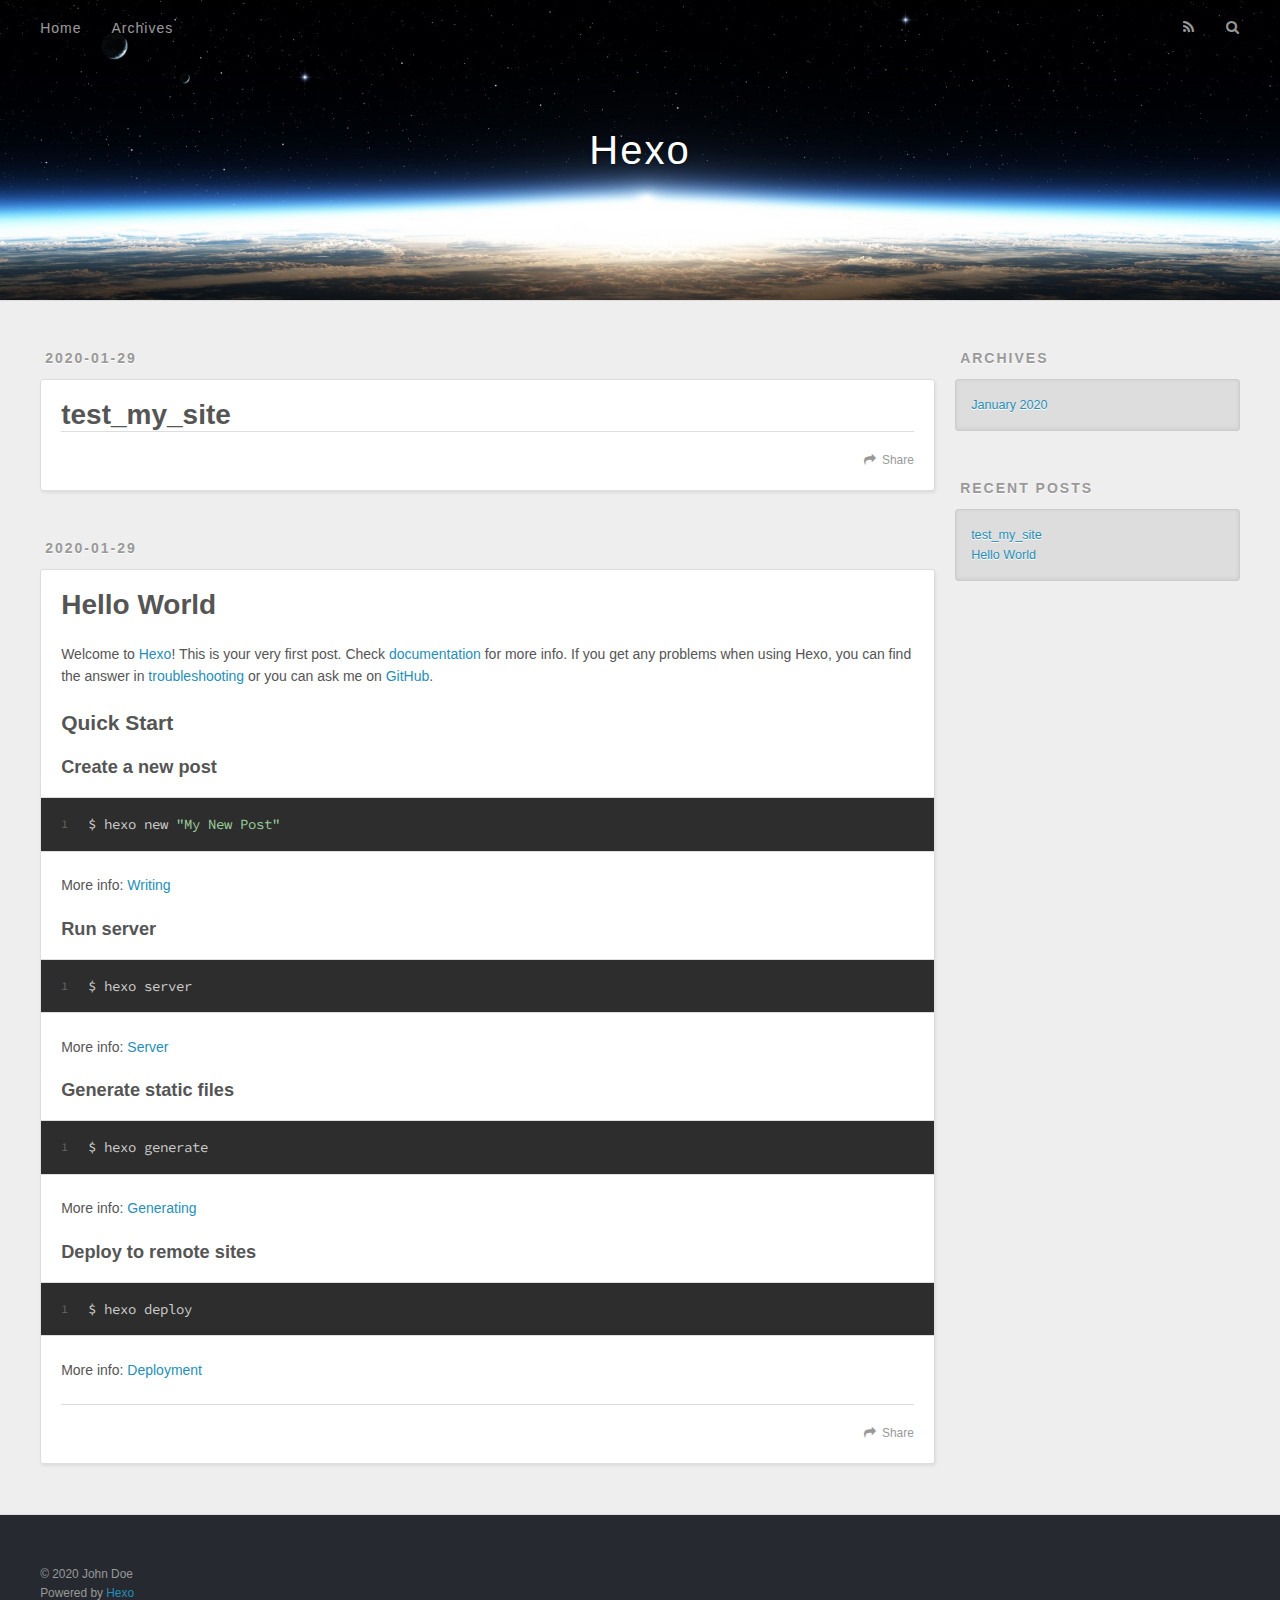
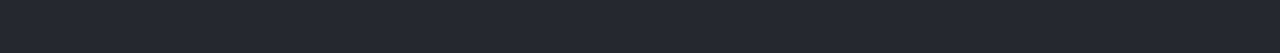
==== index.html @ 271e0241 "Site updated: 2020-01-29 16:49:10" ====
<!DOCTYPE html>
<html>
<head>
  <meta charset="utf-8">
  

  
  <title>Hexo</title>
  <meta name="viewport" content="width=device-width, initial-scale=1, maximum-scale=1">
  <meta property="og:type" content="website">
<meta property="og:title" content="Hexo">
<meta property="og:url" content="http://yoursite.com/index.html">
<meta property="og:site_name" content="Hexo">
<meta property="og:locale" content="en_US">
<meta property="article:author" content="John Doe">
<meta name="twitter:card" content="summary">
  
    <link rel="alternate" href="/atom.xml" title="Hexo" type="application/atom+xml">
  
  
    <link rel="icon" href="/favicon.png">
  
  
    <link href="//fonts.googleapis.com/css?family=Source+Code+Pro" rel="stylesheet" type="text/css">
  
  
<link rel="stylesheet" href="/css/style.css">

<meta name="generator" content="Hexo 4.2.0"></head>

<body>
  <div id="container">
    <div id="wrap">
      <header id="header">
  <div id="banner"></div>
  <div id="header-outer" class="outer">
    <div id="header-title" class="inner">
      <h1 id="logo-wrap">
        <a href="/" id="logo">Hexo</a>
      </h1>
      
    </div>
    <div id="header-inner" class="inner">
      <nav id="main-nav">
        <a id="main-nav-toggle" class="nav-icon"></a>
        
          <a class="main-nav-link" href="/">Home</a>
        
          <a class="main-nav-link" href="/archives">Archives</a>
        
      </nav>
      <nav id="sub-nav">
        
          <a id="nav-rss-link" class="nav-icon" href="/atom.xml" title="RSS Feed"></a>
        
        <a id="nav-search-btn" class="nav-icon" title="Search"></a>
      </nav>
      <div id="search-form-wrap">
        <form action="//google.com/search" method="get" accept-charset="UTF-8" class="search-form"><input type="search" name="q" class="search-form-input" placeholder="Search"><button type="submit" class="search-form-submit">&#xF002;</button><input type="hidden" name="sitesearch" value="http://yoursite.com"></form>
      </div>
    </div>
  </div>
</header>
      <div class="outer">
        <section id="main">
  
    <article id="post-test-my-site" class="article article-type-post" itemscope itemprop="blogPost">
  <div class="article-meta">
    <a href="/2020/01/29/test-my-site/" class="article-date">
  <time datetime="2020-01-29T07:36:30.000Z" itemprop="datePublished">2020-01-29</time>
</a>
    
  </div>
  <div class="article-inner">
    
    
      <header class="article-header">
        
  
    <h1 itemprop="name">
      <a class="article-title" href="/2020/01/29/test-my-site/">test_my_site</a>
    </h1>
  

      </header>
    
    <div class="article-entry" itemprop="articleBody">
      
        
      
    </div>
    <footer class="article-footer">
      <a data-url="http://yoursite.com/2020/01/29/test-my-site/" data-id="ck5z2irl1000134vx6gk83o1e" class="article-share-link">Share</a>
      
      
    </footer>
  </div>
  
</article>


  
    <article id="post-hello-world" class="article article-type-post" itemscope itemprop="blogPost">
  <div class="article-meta">
    <a href="/2020/01/29/hello-world/" class="article-date">
  <time datetime="2020-01-29T07:22:03.926Z" itemprop="datePublished">2020-01-29</time>
</a>
    
  </div>
  <div class="article-inner">
    
    
      <header class="article-header">
        
  
    <h1 itemprop="name">
      <a class="article-title" href="/2020/01/29/hello-world/">Hello World</a>
    </h1>
  

      </header>
    
    <div class="article-entry" itemprop="articleBody">
      
        <p>Welcome to <a href="https://hexo.io/" target="_blank" rel="noopener">Hexo</a>! This is your very first post. Check <a href="https://hexo.io/docs/" target="_blank" rel="noopener">documentation</a> for more info. If you get any problems when using Hexo, you can find the answer in <a href="https://hexo.io/docs/troubleshooting.html" target="_blank" rel="noopener">troubleshooting</a> or you can ask me on <a href="https://github.com/hexojs/hexo/issues" target="_blank" rel="noopener">GitHub</a>.</p>
<h2 id="Quick-Start"><a href="#Quick-Start" class="headerlink" title="Quick Start"></a>Quick Start</h2><h3 id="Create-a-new-post"><a href="#Create-a-new-post" class="headerlink" title="Create a new post"></a>Create a new post</h3><figure class="highlight bash"><table><tr><td class="gutter"><pre><span class="line">1</span><br></pre></td><td class="code"><pre><span class="line">$ hexo new <span class="string">"My New Post"</span></span><br></pre></td></tr></table></figure>

<p>More info: <a href="https://hexo.io/docs/writing.html" target="_blank" rel="noopener">Writing</a></p>
<h3 id="Run-server"><a href="#Run-server" class="headerlink" title="Run server"></a>Run server</h3><figure class="highlight bash"><table><tr><td class="gutter"><pre><span class="line">1</span><br></pre></td><td class="code"><pre><span class="line">$ hexo server</span><br></pre></td></tr></table></figure>

<p>More info: <a href="https://hexo.io/docs/server.html" target="_blank" rel="noopener">Server</a></p>
<h3 id="Generate-static-files"><a href="#Generate-static-files" class="headerlink" title="Generate static files"></a>Generate static files</h3><figure class="highlight bash"><table><tr><td class="gutter"><pre><span class="line">1</span><br></pre></td><td class="code"><pre><span class="line">$ hexo generate</span><br></pre></td></tr></table></figure>

<p>More info: <a href="https://hexo.io/docs/generating.html" target="_blank" rel="noopener">Generating</a></p>
<h3 id="Deploy-to-remote-sites"><a href="#Deploy-to-remote-sites" class="headerlink" title="Deploy to remote sites"></a>Deploy to remote sites</h3><figure class="highlight bash"><table><tr><td class="gutter"><pre><span class="line">1</span><br></pre></td><td class="code"><pre><span class="line">$ hexo deploy</span><br></pre></td></tr></table></figure>

<p>More info: <a href="https://hexo.io/docs/one-command-deployment.html" target="_blank" rel="noopener">Deployment</a></p>

      
    </div>
    <footer class="article-footer">
      <a data-url="http://yoursite.com/2020/01/29/hello-world/" data-id="ck5z2irkh000034vx4wwp5kgz" class="article-share-link">Share</a>
      
      
    </footer>
  </div>
  
</article>


  


</section>
        
          <aside id="sidebar">
  
    

  
    

  
    
  
    
  <div class="widget-wrap">
    <h3 class="widget-title">Archives</h3>
    <div class="widget">
      <ul class="archive-list"><li class="archive-list-item"><a class="archive-list-link" href="/archives/2020/01/">January 2020</a></li></ul>
    </div>
  </div>


  
    
  <div class="widget-wrap">
    <h3 class="widget-title">Recent Posts</h3>
    <div class="widget">
      <ul>
        
          <li>
            <a href="/2020/01/29/test-my-site/">test_my_site</a>
          </li>
        
          <li>
            <a href="/2020/01/29/hello-world/">Hello World</a>
          </li>
        
      </ul>
    </div>
  </div>

  
</aside>
        
      </div>
      <footer id="footer">
  
  <div class="outer">
    <div id="footer-info" class="inner">
      &copy; 2020 John Doe<br>
      Powered by <a href="http://hexo.io/" target="_blank">Hexo</a>
    </div>
  </div>
</footer>
    </div>
    <nav id="mobile-nav">
  
    <a href="/" class="mobile-nav-link">Home</a>
  
    <a href="/archives" class="mobile-nav-link">Archives</a>
  
</nav>
    

<script src="//ajax.googleapis.com/ajax/libs/jquery/2.0.3/jquery.min.js"></script>


  
<link rel="stylesheet" href="/fancybox/jquery.fancybox.css">

  
<script src="/fancybox/jquery.fancybox.pack.js"></script>




<script src="/js/script.js"></script>




  </div>
</body>
</html>
---- css/style.css ----
body {
  width: 100%;
}
body:before,
body:after {
  content: "";
  display: table;
}
body:after {
  clear: both;
}
html,
body,
div,
span,
applet,
object,
iframe,
h1,
h2,
h3,
h4,
h5,
h6,
p,
blockquote,
pre,
a,
abbr,
acronym,
address,
big,
cite,
code,
del,
dfn,
em,
img,
ins,
kbd,
q,
s,
samp,
small,
strike,
strong,
sub,
sup,
tt,
var,
dl,
dt,
dd,
ol,
ul,
li,
fieldset,
form,
label,
legend,
table,
caption,
tbody,
tfoot,
thead,
tr,
th,
td {
  margin: 0;
  padding: 0;
  border: 0;
  outline: 0;
  font-weight: inherit;
  font-style: inherit;
  font-family: inherit;
  font-size: 100%;
  vertical-align: baseline;
}
body {
  line-height: 1;
  color: #000;
  background: #fff;
}
ol,
ul {
  list-style: none;
}
table {
  border-collapse: separate;
  border-spacing: 0;
  vertical-align: middle;
}
caption,
th,
td {
  text-align: left;
  font-weight: normal;
  vertical-align: middle;
}
a img {
  border: none;
}
input,
button {
  margin: 0;
  padding: 0;
}
input::-moz-focus-inner,
button::-moz-focus-inner {
  border: 0;
  padding: 0;
}
@font-face {
  font-family: FontAwesome;
  font-style: normal;
  font-weight: normal;
  src: url("fonts/fontawesome-webfont.eot?v=#4.0.3");
  src: url("fonts/fontawesome-webfont.eot?#iefix&v=#4.0.3") format("embedded-opentype"), url("fonts/fontawesome-webfont.woff?v=#4.0.3") format("woff"), url("fonts/fontawesome-webfont.ttf?v=#4.0.3") format("truetype"), url("fonts/fontawesome-webfont.svg#fontawesomeregular?v=#4.0.3") format("svg");
}
html,
body,
#container {
  height: 100%;
}
body {
  background: #eee;
  font: 14px -apple-system, BlinkMacSystemFont, "Segoe UI", "Roboto", "Oxygen", "Ubuntu", "Cantarell", "Fira Sans", "Droid Sans", "Helvetica Neue", sans-serif;
  -webkit-text-size-adjust: 100%;
}
.outer {
  max-width: 1220px;
  margin: 0 auto;
  padding: 0 20px;
}
.outer:before,
.outer:after {
  content: "";
  display: table;
}
.outer:after {
  clear: both;
}
.inner {
  display: inline;
  float: left;
  width: 98.33333333333333%;
  margin: 0 0.833333333333333%;
}
.left,
.alignleft {
  float: left;
}
.right,
.alignright {
  float: right;
}
.clear {
  clear: both;
}
#container {
  position: relative;
}
.mobile-nav-on {
  overflow: hidden;
}
#wrap {
  height: 100%;
  width: 100%;
  position: absolute;
  top: 0;
  left: 0;
  -webkit-transition: 0.2s ease-out;
  -moz-transition: 0.2s ease-out;
  -ms-transition: 0.2s ease-out;
  transition: 0.2s ease-out;
  z-index: 1;
  background: #eee;
}
.mobile-nav-on #wrap {
  left: 280px;
}
@media screen and (min-width: 768px) {
  #main {
    display: inline;
    float: left;
    width: 73.33333333333333%;
    margin: 0 0.833333333333333%;
  }
}
.article-date,
.article-category-link,
.archive-year,
.widget-title {
  text-decoration: none;
  text-transform: uppercase;
  letter-spacing: 2px;
  color: #999;
  margin-bottom: 1em;
  margin-left: 5px;
  line-height: 1em;
  text-shadow: 0 1px #fff;
  font-weight: bold;
}
.article-inner,
.archive-article-inner {
  background: #fff;
  -webkit-box-shadow: 1px 2px 3px #ddd;
  box-shadow: 1px 2px 3px #ddd;
  border: 1px solid #ddd;
  border-radius: 3px;
}
.article-entry h1,
.widget h1 {
  font-size: 2em;
}
.article-entry h2,
.widget h2 {
  font-size: 1.5em;
}
.article-entry h3,
.widget h3 {
  font-size: 1.3em;
}
.article-entry h4,
.widget h4 {
  font-size: 1.2em;
}
.article-entry h5,
.widget h5 {
  font-size: 1em;
}
.article-entry h6,
.widget h6 {
  font-size: 1em;
  color: #999;
}
.article-entry hr,
.widget hr {
  border: 1px dashed #ddd;
}
.article-entry strong,
.widget strong {
  font-weight: bold;
}
.article-entry em,
.widget em,
.article-entry cite,
.widget cite {
  font-style: italic;
}
.article-entry sup,
.widget sup,
.article-entry sub,
.widget sub {
  font-size: 0.75em;
  line-height: 0;
  position: relative;
  vertical-align: baseline;
}
.article-entry sup,
.widget sup {
  top: -0.5em;
}
.article-entry sub,
.widget sub {
  bottom: -0.2em;
}
.article-entry small,
.widget small {
  font-size: 0.85em;
}
.article-entry acronym,
.widget acronym,
.article-entry abbr,
.widget abbr {
  border-bottom: 1px dotted;
}
.article-entry ul,
.widget ul,
.article-entry ol,
.widget ol,
.article-entry dl,
.widget dl {
  margin: 0 20px;
  line-height: 1.6em;
}
.article-entry ul ul,
.widget ul ul,
.article-entry ol ul,
.widget ol ul,
.article-entry ul ol,
.widget ul ol,
.article-entry ol ol,
.widget ol ol {
  margin-top: 0;
  margin-bottom: 0;
}
.article-entry ul,
.widget ul {
  list-style: disc;
}
.article-entry ol,
.widget ol {
  list-style: decimal;
}
.article-entry dt,
.widget dt {
  font-weight: bold;
}
#header {
  height: 300px;
  position: relative;
  border-bottom: 1px solid #ddd;
}
#header:before,
#header:after {
  content: "";
  position: absolute;
  left: 0;
  right: 0;
  height: 40px;
}
#header:before {
  top: 0;
  background: -webkit-linear-gradient(rgba(0,0,0,0.2), transparent);
  background: -moz-linear-gradient(rgba(0,0,0,0.2), transparent);
  background: -ms-linear-gradient(rgba(0,0,0,0.2), transparent);
  background: linear-gradient(rgba(0,0,0,0.2), transparent);
}
#header:after {
  bottom: 0;
  background: -webkit-linear-gradient(transparent, rgba(0,0,0,0.2));
  background: -moz-linear-gradient(transparent, rgba(0,0,0,0.2));
  background: -ms-linear-gradient(transparent, rgba(0,0,0,0.2));
  background: linear-gradient(transparent, rgba(0,0,0,0.2));
}
#header-outer {
  height: 100%;
  position: relative;
}
#header-inner {
  position: relative;
  overflow: hidden;
}
#banner {
  position: absolute;
  top: 0;
  left: 0;
  width: 100%;
  height: 100%;
  background: url("images/banner.jpg") center #000;
  -webkit-background-size: cover;
  -moz-background-size: cover;
  background-size: cover;
  z-index: -1;
}
#header-title {
  text-align: center;
  height: 40px;
  position: absolute;
  top: 50%;
  left: 0;
  margin-top: -20px;
}
#logo,
#subtitle {
  text-decoration: none;
  color: #fff;
  font-weight: 300;
  text-shadow: 0 1px 4px rgba(0,0,0,0.3);
}
#logo {
  font-size: 40px;
  line-height: 40px;
  letter-spacing: 2px;
}
#subtitle {
  font-size: 16px;
  line-height: 16px;
  letter-spacing: 1px;
}
#subtitle-wrap {
  margin-top: 16px;
}
#main-nav {
  float: left;
  margin-left: -15px;
}
.nav-icon,
.main-nav-link {
  float: left;
  color: #fff;
  opacity: 0.6;
  text-decoration: none;
  text-shadow: 0 1px rgba(0,0,0,0.2);
  -webkit-transition: opacity 0.2s;
  -moz-transition: opacity 0.2s;
  -ms-transition: opacity 0.2s;
  transition: opacity 0.2s;
  display: block;
  padding: 20px 15px;
}
.nav-icon:hover,
.main-nav-link:hover {
  opacity: 1;
}
.nav-icon {
  font-family: FontAwesome;
  text-align: center;
  font-size: 14px;
  width: 14px;
  height: 14px;
  padding: 20px 15px;
  position: relative;
  cursor: pointer;
}
.main-nav-link {
  font-weight: 300;
  letter-spacing: 1px;
}
@media screen and (max-width: 479px) {
  .main-nav-link {
    display: none;
  }
}
#main-nav-toggle {
  display: none;
}
#main-nav-toggle:before {
  content: "\f0c9";
}
@media screen and (max-width: 479px) {
  #main-nav-toggle {
    display: block;
  }
}
#sub-nav {
  float: right;
  margin-right: -15px;
}
#nav-rss-link:before {
  content: "\f09e";
}
#nav-search-btn:before {
  content: "\f002";
}
#search-form-wrap {
  position: absolute;
  top: 15px;
  width: 150px;
  height: 30px;
  right: -150px;
  opacity: 0;
  -webkit-transition: 0.2s ease-out;
  -moz-transition: 0.2s ease-out;
  -ms-transition: 0.2s ease-out;
  transition: 0.2s ease-out;
}
#search-form-wrap.on {
  opacity: 1;
  right: 0;
}
@media screen and (max-width: 479px) {
  #search-form-wrap {
    width: 100%;
    right: -100%;
  }
}
.search-form {
  position: absolute;
  top: 0;
  left: 0;
  right: 0;
  background: #fff;
  padding: 5px 15px;
  border-radius: 15px;
  -webkit-box-shadow: 0 0 10px rgba(0,0,0,0.3);
  box-shadow: 0 0 10px rgba(0,0,0,0.3);
}
.search-form-input {
  border: none;
  background: none;
  color: #555;
  width: 100%;
  font: 13px -apple-system, BlinkMacSystemFont, "Segoe UI", "Roboto", "Oxygen", "Ubuntu", "Cantarell", "Fira Sans", "Droid Sans", "Helvetica Neue", sans-serif;
  outline: none;
}
.search-form-input::-webkit-search-results-decoration,
.search-form-input::-webkit-search-cancel-button {
  -webkit-appearance: none;
}
.search-form-submit {
  position: absolute;
  top: 50%;
  right: 10px;
  margin-top: -7px;
  font: 13px FontAwesome;
  border: none;
  background: none;
  color: #bbb;
  cursor: pointer;
}
.search-form-submit:hover,
.search-form-submit:focus {
  color: #777;
}
.article {
  margin: 50px 0;
}
.article-inner {
  overflow: hidden;
}
.article-meta:before,
.article-meta:after {
  content: "";
  display: table;
}
.article-meta:after {
  clear: both;
}
.article-date {
  float: left;
}
.article-category {
  float: left;
  line-height: 1em;
  color: #ccc;
  text-shadow: 0 1px #fff;
  margin-left: 8px;
}
.article-category:before {
  content: "\2022";
}
.article-category-link {
  margin: 0 12px 1em;
}
.article-header {
  padding: 20px 20px 0;
}
.article-title {
  text-decoration: none;
  font-size: 2em;
  font-weight: bold;
  color: #555;
  line-height: 1.1em;
  -webkit-transition: color 0.2s;
  -moz-transition: color 0.2s;
  -ms-transition: color 0.2s;
  transition: color 0.2s;
}
a.article-title:hover {
  color: #258fb8;
}
.article-entry {
  color: #555;
  padding: 0 20px;
}
.article-entry:before,
.article-entry:after {
  content: "";
  display: table;
}
.article-entry:after {
  clear: both;
}
.article-entry p,
.article-entry table {
  line-height: 1.6em;
  margin: 1.6em 0;
}
.article-entry h1,
.article-entry h2,
.article-entry h3,
.article-entry h4,
.article-entry h5,
.article-entry h6 {
  font-weight: bold;
}
.article-entry h1,
.article-entry h2,
.article-entry h3,
.article-entry h4,
.article-entry h5,
.article-entry h6 {
  line-height: 1.1em;
  margin: 1.1em 0;
}
.article-entry a {
  color: #258fb8;
  text-decoration: none;
}
.article-entry a:hover {
  text-decoration: underline;
}
.article-entry ul,
.article-entry ol,
.article-entry dl {
  margin-top: 1.6em;
  margin-bottom: 1.6em;
}
.article-entry img,
.article-entry video {
  max-width: 100%;
  height: auto;
  display: block;
  margin: auto;
}
.article-entry iframe {
  border: none;
}
.article-entry table {
  width: 100%;
  border-collapse: collapse;
  border-spacing: 0;
}
.article-entry th {
  font-weight: bold;
  border-bottom: 3px solid #ddd;
  padding-bottom: 0.5em;
}
.article-entry td {
  border-bottom: 1px solid #ddd;
  padding: 10px 0;
}
.article-entry blockquote {
  font-family: Georgia, "Times New Roman", serif;
  font-size: 1.4em;
  margin: 1.6em 20px;
  text-align: center;
}
.article-entry blockquote footer {
  font-size: 14px;
  margin: 1.6em 0;
  font-family: -apple-system, BlinkMacSystemFont, "Segoe UI", "Roboto", "Oxygen", "Ubuntu", "Cantarell", "Fira Sans", "Droid Sans", "Helvetica Neue", sans-serif;
}
.article-entry blockquote footer cite:before {
  content: "—";
  padding: 0 0.5em;
}
.article-entry .pullquote {
  text-align: left;
  width: 45%;
  margin: 0;
}
.article-entry .pullquote.left {
  margin-left: 0.5em;
  margin-right: 1em;
}
.article-entry .pullquote.right {
  margin-right: 0.5em;
  margin-left: 1em;
}
.article-entry .caption {
  color: #999;
  display: block;
  font-size: 0.9em;
  margin-top: 0.5em;
  position: relative;
  text-align: center;
}
.article-entry .video-container {
  position: relative;
  padding-top: 56.25%;
  height: 0;
  overflow: hidden;
}
.article-entry .video-container iframe,
.article-entry .video-container object,
.article-entry .video-container embed {
  position: absolute;
  top: 0;
  left: 0;
  width: 100%;
  height: 100%;
  margin-top: 0;
}
.article-more-link a {
  display: inline-block;
  line-height: 1em;
  padding: 6px 15px;
  border-radius: 15px;
  background: #eee;
  color: #999;
  text-shadow: 0 1px #fff;
  text-decoration: none;
}
.article-more-link a:hover {
  background: #258fb8;
  color: #fff;
  text-decoration: none;
  text-shadow: 0 1px #1e7293;
}
.article-footer {
  font-size: 0.85em;
  line-height: 1.6em;
  border-top: 1px solid #ddd;
  padding-top: 1.6em;
  margin: 0 20px 20px;
}
.article-footer:before,
.article-footer:after {
  content: "";
  display: table;
}
.article-footer:after {
  clear: both;
}
.article-footer a {
  color: #999;
  text-decoration: none;
}
.article-footer a:hover {
  color: #555;
}
.article-tag-list-item {
  float: left;
  margin-right: 10px;
}
.article-tag-list-link:before {
  content: "#";
}
.article-comment-link {
  float: right;
}
.article-comment-link:before {
  content: "\f075";
  font-family: FontAwesome;
  padding-right: 8px;
}
.article-share-link {
  cursor: pointer;
  float: right;
  margin-left: 20px;
}
.article-share-link:before {
  content: "\f064";
  font-family: FontAwesome;
  padding-right: 6px;
}
#article-nav {
  position: relative;
}
#article-nav:before,
#article-nav:after {
  content: "";
  display: table;
}
#article-nav:after {
  clear: both;
}
@media screen and (min-width: 768px) {
  #article-nav {
    margin: 50px 0;
  }
  #article-nav:before {
    width: 8px;
    height: 8px;
    position: absolute;
    top: 50%;
    left: 50%;
    margin-top: -4px;
    margin-left: -4px;
    content: "";
    border-radius: 50%;
    background: #ddd;
    -webkit-box-shadow: 0 1px 2px #fff;
    box-shadow: 0 1px 2px #fff;
  }
}
.article-nav-link-wrap {
  text-decoration: none;
  text-shadow: 0 1px #fff;
  color: #999;
  -webkit-box-sizing: border-box;
  -moz-box-sizing: border-box;
  box-sizing: border-box;
  margin-top: 50px;
  text-align: center;
  display: block;
}
.article-nav-link-wrap:hover {
  color: #555;
}
@media screen and (min-width: 768px) {
  .article-nav-link-wrap {
    width: 50%;
    margin-top: 0;
  }
}
@media screen and (min-width: 768px) {
  #article-nav-newer {
    float: left;
    text-align: right;
    padding-right: 20px;
  }
}
@media screen and (min-width: 768px) {
  #article-nav-older {
    float: right;
    text-align: left;
    padding-left: 20px;
  }
}
.article-nav-caption {
  text-transform: uppercase;
  letter-spacing: 2px;
  color: #ddd;
  line-height: 1em;
  font-weight: bold;
}
#article-nav-newer .article-nav-caption {
  margin-right: -2px;
}
.article-nav-title {
  font-size: 0.85em;
  line-height: 1.6em;
  margin-top: 0.5em;
}
.article-share-box {
  position: absolute;
  display: none;
  background: #fff;
  -webkit-box-shadow: 1px 2px 10px rgba(0,0,0,0.2);
  box-shadow: 1px 2px 10px rgba(0,0,0,0.2);
  border-radius: 3px;
  margin-left: -145px;
  overflow: hidden;
  z-index: 1;
}
.article-share-box.on {
  display: block;
}
.article-share-input {
  width: 100%;
  background: none;
  -webkit-box-sizing: border-box;
  -moz-box-sizing: border-box;
  box-sizing: border-box;
  font: 14px -apple-system, BlinkMacSystemFont, "Segoe UI", "Roboto", "Oxygen", "Ubuntu", "Cantarell", "Fira Sans", "Droid Sans", "Helvetica Neue", sans-serif;
  padding: 0 15px;
  color: #555;
  outline: none;
  border: 1px solid #ddd;
  border-radius: 3px 3px 0 0;
  height: 36px;
  line-height: 36px;
}
.article-share-links {
  background: #eee;
}
.article-share-links:before,
.article-share-links:after {
  content: "";
  display: table;
}
.article-share-links:after {
  clear: both;
}
.article-share-twitter,
.article-share-facebook,
.article-share-pinterest,
.article-share-google {
  width: 50px;
  height: 36px;
  display: block;
  float: left;
  position: relative;
  color: #999;
  text-shadow: 0 1px #fff;
}
.article-share-twitter:before,
.article-share-facebook:before,
.article-share-pinterest:before,
.article-share-google:before {
  font-size: 20px;
  font-family: FontAwesome;
  width: 20px;
  height: 20px;
  position: absolute;
  top: 50%;
  left: 50%;
  margin-top: -10px;
  margin-left: -10px;
  text-align: center;
}
.article-share-twitter:hover,
.article-share-facebook:hover,
.article-share-pinterest:hover,
.article-share-google:hover {
  color: #fff;
}
.article-share-twitter:before {
  content: "\f099";
}
.article-share-twitter:hover {
  background: #00aced;
  text-shadow: 0 1px #008abe;
}
.article-share-facebook:before {
  content: "\f09a";
}
.article-share-facebook:hover {
  background: #3b5998;
  text-shadow: 0 1px #2f477a;
}
.article-share-pinterest:before {
  content: "\f0d2";
}
.article-share-pinterest:hover {
  background: #cb2027;
  text-shadow: 0 1px #a21a1f;
}
.article-share-google:before {
  content: "\f0d5";
}
.article-share-google:hover {
  background: #dd4b39;
  text-shadow: 0 1px #be3221;
}
.article-gallery {
  background: #000;
  position: relative;
}
.article-gallery-photos {
  position: relative;
  overflow: hidden;
}
.article-gallery-img {
  display: none;
  max-width: 100%;
}
.article-gallery-img:first-child {
  display: block;
}
.article-gallery-img.loaded {
  position: absolute;
  display: block;
}
.article-gallery-img img {
  display: block;
  max-width: 100%;
  margin: 0 auto;
}
#comments {
  background: #fff;
  -webkit-box-shadow: 1px 2px 3px #ddd;
  box-shadow: 1px 2px 3px #ddd;
  padding: 20px;
  border: 1px solid #ddd;
  border-radius: 3px;
  margin: 50px 0;
}
#comments a {
  color: #258fb8;
}
.archives-wrap {
  margin: 50px 0;
}
.archives:before,
.archives:after {
  content: "";
  display: table;
}
.archives:after {
  clear: both;
}
.archive-year-wrap {
  margin-bottom: 1em;
}
.archives {
  -webkit-column-gap: 10px;
  -moz-column-gap: 10px;
  column-gap: 10px;
}
@media screen and (min-width: 480px) and (max-width: 767px) {
  .archives {
    -webkit-column-count: 2;
    -moz-column-count: 2;
    column-count: 2;
  }
}
@media screen and (min-width: 768px) {
  .archives {
    -webkit-column-count: 3;
    -moz-column-count: 3;
    column-count: 3;
  }
}
.archive-article {
  -webkit-column-break-inside: avoid;
  page-break-inside: avoid;
  overflow: hidden;
  break-inside: avoid-column;
}
.archive-article-inner {
  padding: 10px;
  margin-bottom: 15px;
}
.archive-article-title {
  text-decoration: none;
  font-weight: bold;
  color: #555;
  -webkit-transition: color 0.2s;
  -moz-transition: color 0.2s;
  -ms-transition: color 0.2s;
  transition: color 0.2s;
  line-height: 1.6em;
}
.archive-article-title:hover {
  color: #258fb8;
}
.archive-article-footer {
  margin-top: 1em;
}
.archive-article-date {
  color: #999;
  text-decoration: none;
  font-size: 0.85em;
  line-height: 1em;
  margin-bottom: 0.5em;
  display: block;
}
#page-nav {
  margin: 50px auto;
  background: #fff;
  -webkit-box-shadow: 1px 2px 3px #ddd;
  box-shadow: 1px 2px 3px #ddd;
  border: 1px solid #ddd;
  border-radius: 3px;
  text-align: center;
  color: #999;
  overflow: hidden;
}
#page-nav:before,
#page-nav:after {
  content: "";
  display: table;
}
#page-nav:after {
  clear: both;
}
#page-nav a,
#page-nav span {
  padding: 10px 20px;
  line-height: 1;
  height: 2ex;
}
#page-nav a {
  color: #999;
  text-decoration: none;
}
#page-nav a:hover {
  background: #999;
  color: #fff;
}
#page-nav .prev {
  float: left;
}
#page-nav .next {
  float: right;
}
#page-nav .page-number {
  display: inline-block;
}
@media screen and (max-width: 479px) {
  #page-nav .page-number {
    display: none;
  }
}
#page-nav .current {
  color: #555;
  font-weight: bold;
}
#page-nav .space {
  color: #ddd;
}
#footer {
  background: #262a30;
  padding: 50px 0;
  border-top: 1px solid #ddd;
  color: #999;
}
#footer a {
  color: #258fb8;
  text-decoration: none;
}
#footer a:hover {
  text-decoration: underline;
}
#footer-info {
  line-height: 1.6em;
  font-size: 0.85em;
}
.article-entry pre,
.article-entry .highlight {
  background: #2d2d2d;
  margin: 0 -20px;
  padding: 15px 20px;
  border-style: solid;
  border-color: #ddd;
  border-width: 1px 0;
  overflow: auto;
  color: #ccc;
  line-height: 22.400000000000002px;
}
.article-entry .highlight .gutter pre,
.article-entry .gist .gist-file .gist-data .line-numbers {
  color: #666;
  font-size: 0.85em;
}
.article-entry pre,
.article-entry code {
  font-family: "Source Code Pro", Consolas, Monaco, Menlo, Consolas, monospace;
}
.article-entry code {
  background: #eee;
  text-shadow: 0 1px #fff;
  padding: 0 0.3em;
}
.article-entry pre code {
  background: none;
  text-shadow: none;
  padding: 0;
}
.article-entry .highlight pre {
  border: none;
  margin: 0;
  padding: 0;
}
.article-entry .highlight table {
  margin: 0;
  width: auto;
}
.article-entry .highlight td {
  border: none;
  padding: 0;
}
.article-entry .highlight figcaption {
  font-size: 0.85em;
  color: #999;
  line-height: 1em;
  margin-bottom: 1em;
}
.article-entry .highlight figcaption:before,
.article-entry .highlight figcaption:after {
  content: "";
  display: table;
}
.article-entry .highlight figcaption:after {
  clear: both;
}
.article-entry .highlight figcaption a {
  float: right;
}
.article-entry .highlight .gutter pre {
  text-align: right;
  padding-right: 20px;
}
.article-entry .highlight .line {
  height: 22.400000000000002px;
}
.article-entry .highlight .line.marked {
  background: #515151;
}
.article-entry .gist {
  margin: 0 -20px;
  border-style: solid;
  border-color: #ddd;
  border-width: 1px 0;
  background: #2d2d2d;
  padding: 15px 20px 15px 0;
}
.article-entry .gist .gist-file {
  border: none;
  font-family: "Source Code Pro", Consolas, Monaco, Menlo, Consolas, monospace;
  margin: 0;
}
.article-entry .gist .gist-file .gist-data {
  background: none;
  border: none;
}
.article-entry .gist .gist-file .gist-data .line-numbers {
  background: none;
  border: none;
  padding: 0 20px 0 0;
}
.article-entry .gist .gist-file .gist-data .line-data {
  padding: 0 !important;
}
.article-entry .gist .gist-file .highlight {
  margin: 0;
  padding: 0;
  border: none;
}
.article-entry .gist .gist-file .gist-meta {
  background: #2d2d2d;
  color: #999;
  font: 0.85em -apple-system, BlinkMacSystemFont, "Segoe UI", "Roboto", "Oxygen", "Ubuntu", "Cantarell", "Fira Sans", "Droid Sans", "Helvetica Neue", sans-serif;
  text-shadow: 0 0;
  padding: 0;
  margin-top: 1em;
  margin-left: 20px;
}
.article-entry .gist .gist-file .gist-meta a {
  color: #258fb8;
  font-weight: normal;
}
.article-entry .gist .gist-file .gist-meta a:hover {
  text-decoration: underline;
}
pre .comment,
pre .title {
  color: #999;
}
pre .variable,
pre .attribute,
pre .tag,
pre .regexp,
pre .ruby .constant,
pre .xml .tag .title,
pre .xml .pi,
pre .xml .doctype,
pre .html .doctype,
pre .css .id,
pre .css .class,
pre .css .pseudo {
  color: #f2777a;
}
pre .number,
pre .preprocessor,
pre .built_in,
pre .literal,
pre .params,
pre .constant {
  color: #f99157;
}
pre .class,
pre .ruby .class .title,
pre .css .rules .attribute {
  color: #9c9;
}
pre .string,
pre .value,
pre .inheritance,
pre .header,
pre .ruby .symbol,
pre .xml .cdata {
  color: #9c9;
}
pre .css .hexcolor {
  color: #6cc;
}
pre .function,
pre .python .decorator,
pre .python .title,
pre .ruby .function .title,
pre .ruby .title .keyword,
pre .perl .sub,
pre .javascript .title,
pre .coffeescript .title {
  color: #69c;
}
pre .keyword,
pre .javascript .function {
  color: #c9c;
}
@media screen and (max-width: 479px) {
  #mobile-nav {
    position: absolute;
    top: 0;
    left: 0;
    width: 280px;
    height: 100%;
    background: #191919;
    border-right: 1px solid #fff;
  }
}
@media screen and (max-width: 479px) {
  .mobile-nav-link {
    display: block;
    color: #999;
    text-decoration: none;
    padding: 15px 20px;
    font-weight: bold;
  }
  .mobile-nav-link:hover {
    color: #fff;
  }
}
@media screen and (min-width: 768px) {
  #sidebar {
    display: inline;
    float: left;
    width: 23.333333333333332%;
    margin: 0 0.833333333333333%;
  }
}
.widget-wrap {
  margin: 50px 0;
}
.widget {
  color: #777;
  text-shadow: 0 1px #fff;
  background: #ddd;
  -webkit-box-shadow: 0 -1px 4px #ccc inset;
  box-shadow: 0 -1px 4px #ccc inset;
  border: 1px solid #ccc;
  padding: 15px;
  border-radius: 3px;
}
.widget a {
  color: #258fb8;
  text-decoration: none;
}
.widget a:hover {
  text-decoration: underline;
}
.widget ul ul,
.widget ol ul,
.widget dl ul,
.widget ul ol,
.widget ol ol,
.widget dl ol,
.widget ul dl,
.widget ol dl,
.widget dl dl {
  margin-left: 15px;
  list-style: disc;
}
.widget {
  line-height: 1.6em;
  word-wrap: break-word;
  font-size: 0.9em;
}
.widget ul,
.widget ol {
  list-style: none;
  margin: 0;
}
.widget ul ul,
.widget ol ul,
.widget ul ol,
.widget ol ol {
  margin: 0 20px;
}
.widget ul ul,
.widget ol ul {
  list-style: disc;
}
.widget ul ol,
.widget ol ol {
  list-style: decimal;
}
.category-list-count,
.tag-list-count,
.archive-list-count {
  padding-left: 5px;
  color: #999;
  font-size: 0.85em;
}
.category-list-count:before,
.tag-list-count:before,
.archive-list-count:before {
  content: "(";
}
.category-list-count:after,
.tag-list-count:after,
.archive-list-count:after {
  content: ")";
}
.tagcloud a {
  margin-right: 5px;
  display: inline-block;
}
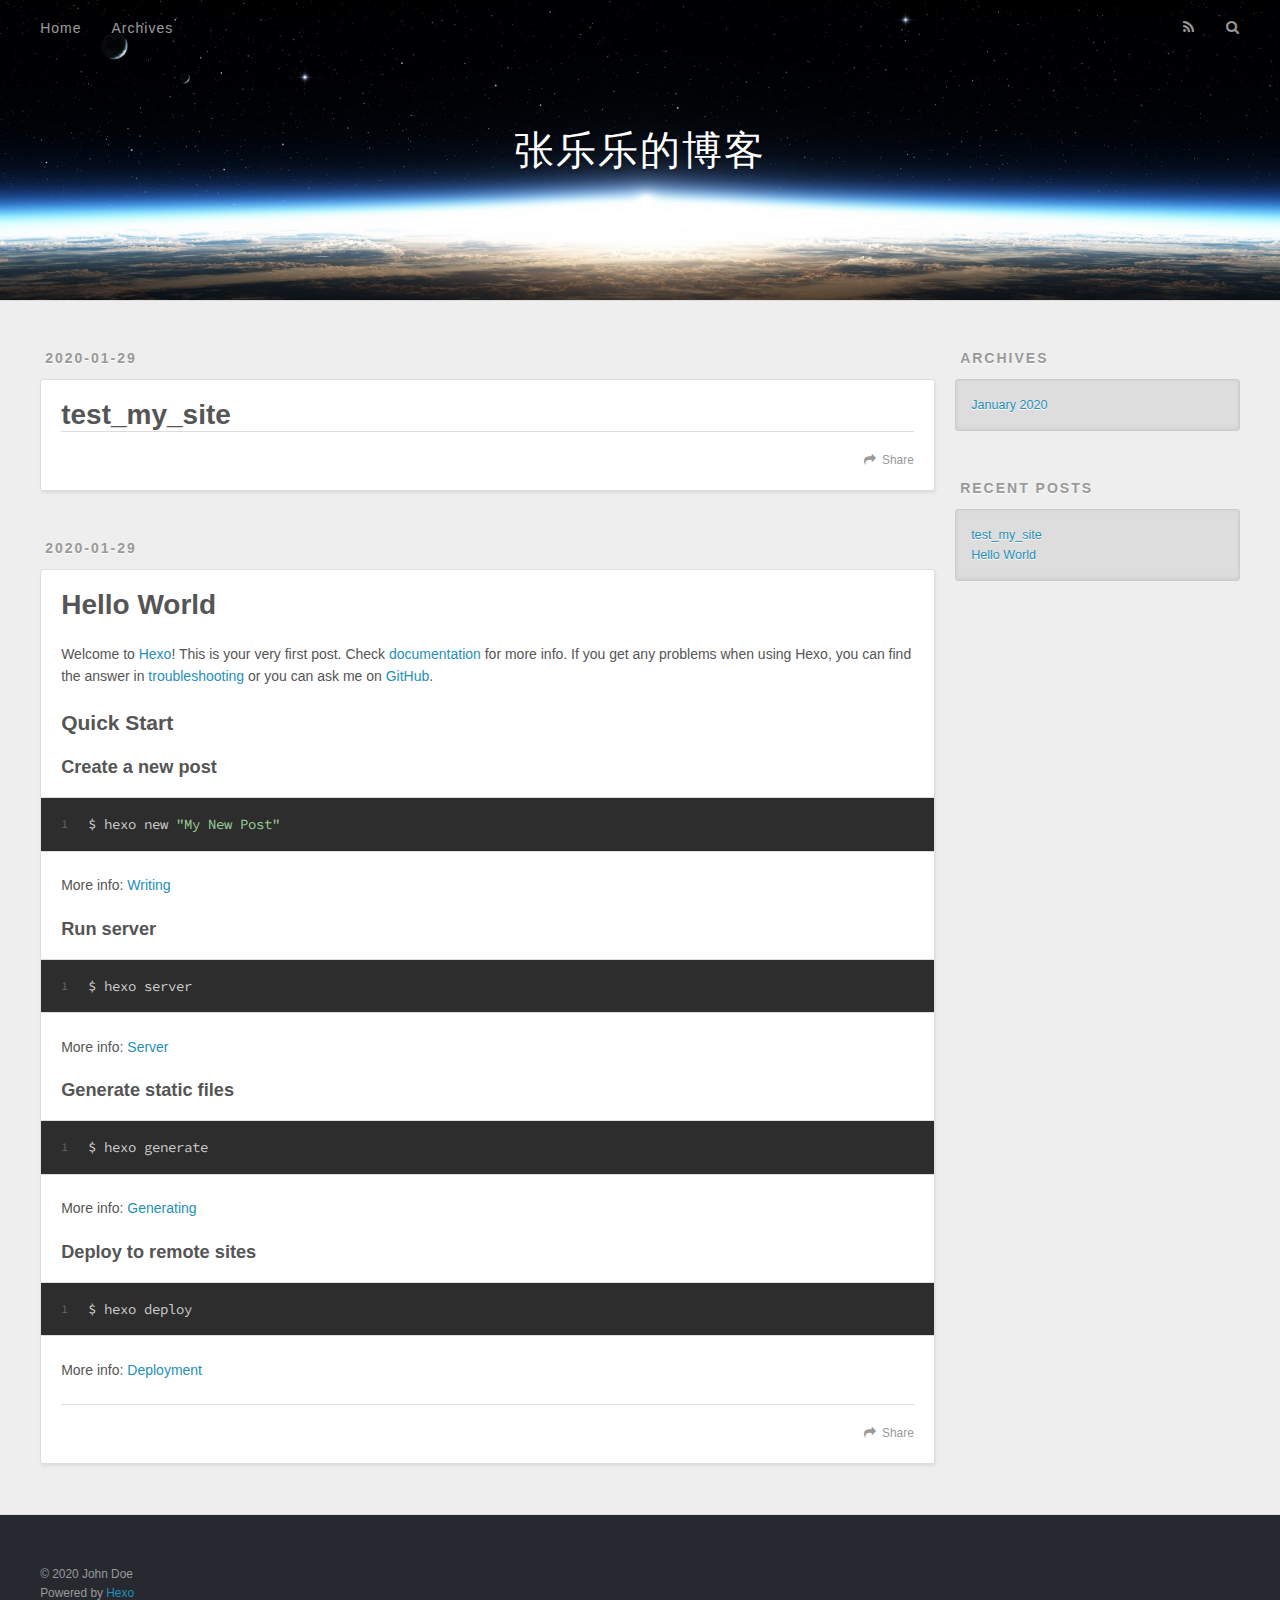
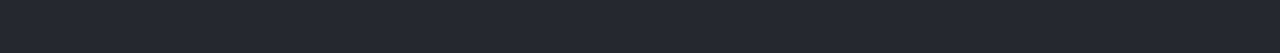
==== commit 632b82f8: "Site updated: 2020-01-29 17:47:20" ====
--- a/index.html
+++ b/index.html
@@ -5,17 +5,17 @@
   
 
   
-  <title>Hexo</title>
+  <title>张乐乐的博客</title>
   <meta name="viewport" content="width=device-width, initial-scale=1, maximum-scale=1">
   <meta property="og:type" content="website">
-<meta property="og:title" content="Hexo">
+<meta property="og:title" content="张乐乐的博客">
 <meta property="og:url" content="http://yoursite.com/index.html">
-<meta property="og:site_name" content="Hexo">
+<meta property="og:site_name" content="张乐乐的博客">
 <meta property="og:locale" content="en_US">
 <meta property="article:author" content="John Doe">
 <meta name="twitter:card" content="summary">
   
-    <link rel="alternate" href="/atom.xml" title="Hexo" type="application/atom+xml">
+    <link rel="alternate" href="/atom.xml" title="张乐乐的博客" type="application/atom+xml">
   
   
     <link rel="icon" href="/favicon.png">
@@ -36,7 +36,7 @@
   <div id="header-outer" class="outer">
     <div id="header-title" class="inner">
       <h1 id="logo-wrap">
-        <a href="/" id="logo">Hexo</a>
+        <a href="/" id="logo">张乐乐的博客</a>
       </h1>
       
     </div>
@@ -90,7 +90,7 @@
       
     </div>
     <footer class="article-footer">
-      <a data-url="http://yoursite.com/2020/01/29/test-my-site/" data-id="ck5z2irl1000134vx6gk83o1e" class="article-share-link">Share</a>
+      <a data-url="http://yoursite.com/2020/01/29/test-my-site/" data-id="ck5z3umvn0001lwvxf30qh03j" class="article-share-link">Share</a>
       
       
     </footer>
@@ -139,7 +139,7 @@
       
     </div>
     <footer class="article-footer">
-      <a data-url="http://yoursite.com/2020/01/29/hello-world/" data-id="ck5z2irkh000034vx4wwp5kgz" class="article-share-link">Share</a>
+      <a data-url="http://yoursite.com/2020/01/29/hello-world/" data-id="ck5z3umvh0000lwvx4pwm87ft" class="article-share-link">Share</a>
       
       
     </footer>
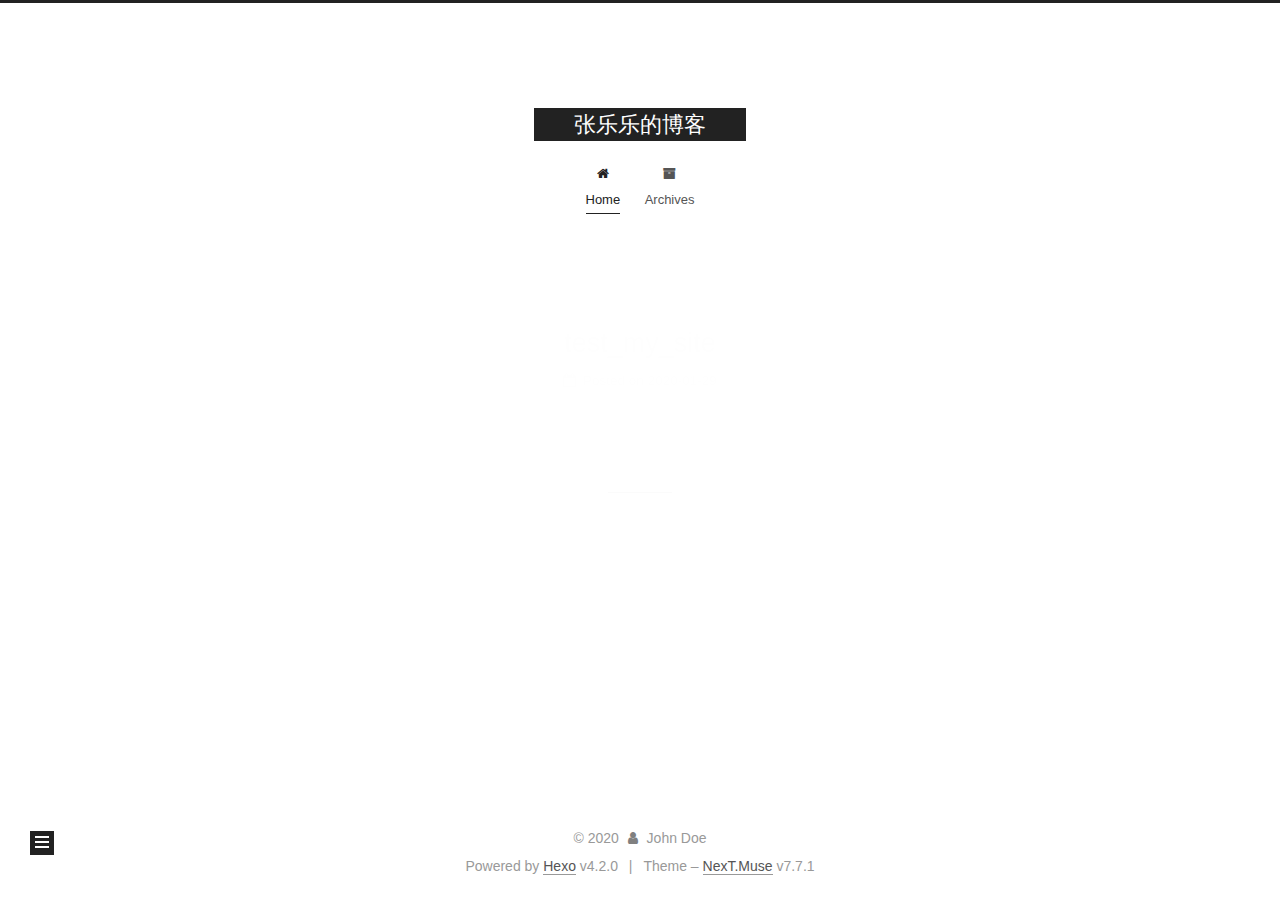
==== commit 67dc14ba: "Site updated: 2020-02-16 15:28:34" ====
--- a/index.html
+++ b/index.html
@@ -1,12 +1,25 @@
 <!DOCTYPE html>
-<html>
+<html lang="en">
 <head>
-  <meta charset="utf-8">
-  
-
-  
-  <title>张乐乐的博客</title>
-  <meta name="viewport" content="width=device-width, initial-scale=1, maximum-scale=1">
+  <meta charset="UTF-8">
+<meta name="viewport" content="width=device-width, initial-scale=1, maximum-scale=2">
+<meta name="theme-color" content="#222">
+<meta name="generator" content="Hexo 4.2.0">
+  <link rel="apple-touch-icon" sizes="180x180" href="/images/apple-touch-icon-next.png">
+  <link rel="icon" type="image/png" sizes="32x32" href="/images/favicon-32x32-next.png">
+  <link rel="icon" type="image/png" sizes="16x16" href="/images/favicon-16x16-next.png">
+  <link rel="mask-icon" href="/images/logo.svg" color="#222">
+
+<link rel="stylesheet" href="/css/main.css">
+
+
+<link rel="stylesheet" href="/lib/font-awesome/css/font-awesome.min.css">
+
+<script id="hexo-configurations">
+    var NexT = window.NexT || {};
+    var CONFIG = {"hostname":"yoursite.com","root":"/","scheme":"Muse","version":"7.7.1","exturl":false,"sidebar":{"position":"left","display":"post","padding":18,"offset":12,"onmobile":false},"copycode":{"enable":false,"show_result":false,"style":null},"back2top":{"enable":true,"sidebar":false,"scrollpercent":false},"bookmark":{"enable":false,"color":"#222","save":"auto"},"fancybox":false,"mediumzoom":false,"lazyload":false,"pangu":false,"comments":{"style":"tabs","active":null,"storage":true,"lazyload":false,"nav":null},"algolia":{"hits":{"per_page":10},"labels":{"input_placeholder":"Search for Posts","hits_empty":"We didn't find any results for the search: ${query}","hits_stats":"${hits} results found in ${time} ms"}},"localsearch":{"enable":false,"trigger":"auto","top_n_per_article":1,"unescape":false,"preload":false},"motion":{"enable":true,"async":false,"transition":{"post_block":"fadeIn","post_header":"slideDownIn","post_body":"slideDownIn","coll_header":"slideLeftIn","sidebar":"slideUpIn"}}};
+  </script>
+
   <meta property="og:type" content="website">
 <meta property="og:title" content="张乐乐的博客">
 <meta property="og:url" content="http://yoursite.com/index.html">
@@ -14,223 +27,385 @@
 <meta property="og:locale" content="en_US">
 <meta property="article:author" content="John Doe">
 <meta name="twitter:card" content="summary">
-  
-    <link rel="alternate" href="/atom.xml" title="张乐乐的博客" type="application/atom+xml">
-  
-  
-    <link rel="icon" href="/favicon.png">
-  
-  
-    <link href="//fonts.googleapis.com/css?family=Source+Code+Pro" rel="stylesheet" type="text/css">
-  
-  
-<link rel="stylesheet" href="/css/style.css">
-
-<meta name="generator" content="Hexo 4.2.0"></head>
-
-<body>
-  <div id="container">
-    <div id="wrap">
-      <header id="header">
-  <div id="banner"></div>
-  <div id="header-outer" class="outer">
-    <div id="header-title" class="inner">
-      <h1 id="logo-wrap">
-        <a href="/" id="logo">张乐乐的博客</a>
-      </h1>
+
+<link rel="canonical" href="http://yoursite.com/">
+
+
+<script id="page-configurations">
+  // https://hexo.io/docs/variables.html
+  CONFIG.page = {
+    sidebar: "",
+    isHome: true,
+    isPost: false
+  };
+</script>
+
+  <title>张乐乐的博客</title>
+  
+
+
+
+
+
+
+  <noscript>
+  <style>
+  .use-motion .brand,
+  .use-motion .menu-item,
+  .sidebar-inner,
+  .use-motion .post-block,
+  .use-motion .pagination,
+  .use-motion .comments,
+  .use-motion .post-header,
+  .use-motion .post-body,
+  .use-motion .collection-header { opacity: initial; }
+
+  .use-motion .site-title,
+  .use-motion .site-subtitle {
+    opacity: initial;
+    top: initial;
+  }
+
+  .use-motion .logo-line-before i { left: initial; }
+  .use-motion .logo-line-after i { right: initial; }
+  </style>
+</noscript>
+
+</head>
+
+<body itemscope itemtype="http://schema.org/WebPage">
+  <div class="container use-motion">
+    <div class="headband"></div>
+
+    <header class="header" itemscope itemtype="http://schema.org/WPHeader">
+      <div class="header-inner"><div class="site-brand-container">
+  <div class="site-nav-toggle">
+    <div class="toggle" aria-label="Toggle navigation bar">
+      <span class="toggle-line toggle-line-first"></span>
+      <span class="toggle-line toggle-line-middle"></span>
+      <span class="toggle-line toggle-line-last"></span>
+    </div>
+  </div>
+
+  <div class="site-meta">
+
+    <div>
+      <a href="/" class="brand" rel="start">
+        <span class="logo-line-before"><i></i></span>
+        <span class="site-title">张乐乐的博客</span>
+        <span class="logo-line-after"><i></i></span>
+      </a>
+    </div>
+  </div>
+
+  <div class="site-nav-right"></div>
+</div>
+
+
+<nav class="site-nav">
+  
+  <ul id="menu" class="menu">
+        <li class="menu-item menu-item-home">
+
+    <a href="/" rel="section"><i class="fa fa-fw fa-home"></i>Home</a>
+
+  </li>
+        <li class="menu-item menu-item-archives">
+
+    <a href="/archives/" rel="section"><i class="fa fa-fw fa-archive"></i>Archives</a>
+
+  </li>
+  </ul>
+
+</nav>
+</div>
+    </header>
+
+    
+  <div class="back-to-top">
+    <i class="fa fa-arrow-up"></i>
+    <span>0%</span>
+  </div>
+
+
+    <main class="main">
+      <div class="main-inner">
+        <div class="content-wrap">
+          
+
+          <div class="content">
+            
+
+  <div class="posts-expand">
+        
+  
+  
+  <article itemscope itemtype="http://schema.org/Article" class="post-block home" lang="en">
+    <link itemprop="mainEntityOfPage" href="http://yoursite.com/2020/01/29/test-my-site/">
+
+    <span hidden itemprop="author" itemscope itemtype="http://schema.org/Person">
+      <meta itemprop="image" content="/images/avatar.gif">
+      <meta itemprop="name" content="John Doe">
+      <meta itemprop="description" content="">
+    </span>
+
+    <span hidden itemprop="publisher" itemscope itemtype="http://schema.org/Organization">
+      <meta itemprop="name" content="张乐乐的博客">
+    </span>
+      <header class="post-header">
+        <h1 class="post-title" itemprop="name headline">
+          
+            <a href="/2020/01/29/test-my-site/" class="post-title-link" itemprop="url">test_my_site</a>
+        </h1>
+
+        <div class="post-meta">
+            <span class="post-meta-item">
+              <span class="post-meta-item-icon">
+                <i class="fa fa-calendar-o"></i>
+              </span>
+              <span class="post-meta-item-text">Posted on</span>
+
+              <time title="Created: 2020-01-29 15:36:30" itemprop="dateCreated datePublished" datetime="2020-01-29T15:36:30+08:00">2020-01-29</time>
+            </span>
+
+          
+
+        </div>
+      </header>
+
+    
+    
+    
+    <div class="post-body" itemprop="articleBody">
+
+      
+          
       
     </div>
-    <div id="header-inner" class="inner">
-      <nav id="main-nav">
-        <a id="main-nav-toggle" class="nav-icon"></a>
+
+    
+    
+    
+      <footer class="post-footer">
+        <div class="post-eof"></div>
+      </footer>
+  </article>
+  
+  
+  
+
         
-          <a class="main-nav-link" href="/">Home</a>
-        
-          <a class="main-nav-link" href="/archives">Archives</a>
-        
-      </nav>
-      <nav id="sub-nav">
-        
-          <a id="nav-rss-link" class="nav-icon" href="/atom.xml" title="RSS Feed"></a>
-        
-        <a id="nav-search-btn" class="nav-icon" title="Search"></a>
-      </nav>
-      <div id="search-form-wrap">
-        <form action="//google.com/search" method="get" accept-charset="UTF-8" class="search-form"><input type="search" name="q" class="search-form-input" placeholder="Search"><button type="submit" class="search-form-submit">&#xF002;</button><input type="hidden" name="sitesearch" value="http://yoursite.com"></form>
-      </div>
-    </div>
-  </div>
-</header>
-      <div class="outer">
-        <section id="main">
-  
-    <article id="post-test-my-site" class="article article-type-post" itemscope itemprop="blogPost">
-  <div class="article-meta">
-    <a href="/2020/01/29/test-my-site/" class="article-date">
-  <time datetime="2020-01-29T07:36:30.000Z" itemprop="datePublished">2020-01-29</time>
-</a>
-    
-  </div>
-  <div class="article-inner">
-    
-    
-      <header class="article-header">
-        
-  
-    <h1 itemprop="name">
-      <a class="article-title" href="/2020/01/29/test-my-site/">test_my_site</a>
-    </h1>
-  
-
+  
+  
+  <article itemscope itemtype="http://schema.org/Article" class="post-block home" lang="en">
+    <link itemprop="mainEntityOfPage" href="http://yoursite.com/2020/01/29/%E5%A6%82%E4%BD%95%E5%BB%BA%E7%AB%8Bhexo%E5%8D%9A%E5%AE%A2/">
+
+    <span hidden itemprop="author" itemscope itemtype="http://schema.org/Person">
+      <meta itemprop="image" content="/images/avatar.gif">
+      <meta itemprop="name" content="John Doe">
+      <meta itemprop="description" content="">
+    </span>
+
+    <span hidden itemprop="publisher" itemscope itemtype="http://schema.org/Organization">
+      <meta itemprop="name" content="张乐乐的博客">
+    </span>
+      <header class="post-header">
+        <h1 class="post-title" itemprop="name headline">
+          
+            <a href="/2020/01/29/%E5%A6%82%E4%BD%95%E5%BB%BA%E7%AB%8Bhexo%E5%8D%9A%E5%AE%A2/" class="post-title-link" itemprop="url">test_my_site</a>
+        </h1>
+
+        <div class="post-meta">
+            <span class="post-meta-item">
+              <span class="post-meta-item-icon">
+                <i class="fa fa-calendar-o"></i>
+              </span>
+              <span class="post-meta-item-text">Posted on</span>
+
+              <time title="Created: 2020-01-29 15:36:30" itemprop="dateCreated datePublished" datetime="2020-01-29T15:36:30+08:00">2020-01-29</time>
+            </span>
+
+          
+
+        </div>
       </header>
-    
-    <div class="article-entry" itemprop="articleBody">
+
+    
+    
+    
+    <div class="post-body" itemprop="articleBody">
+
       
-        
+          
       
     </div>
-    <footer class="article-footer">
-      <a data-url="http://yoursite.com/2020/01/29/test-my-site/" data-id="ck5z3umvn0001lwvxf30qh03j" class="article-share-link">Share</a>
-      
-      
+
+    
+    
+    
+      <footer class="post-footer">
+        <div class="post-eof"></div>
+      </footer>
+  </article>
+  
+  
+  
+
+  </div>
+
+  
+
+
+
+          </div>
+          
+
+<script>
+  window.addEventListener('tabs:register', () => {
+    let activeClass = CONFIG.comments.activeClass;
+    if (CONFIG.comments.storage) {
+      activeClass = localStorage.getItem('comments_active') || activeClass;
+    }
+    if (activeClass) {
+      let activeTab = document.querySelector(`a[href="#comment-${activeClass}"]`);
+      if (activeTab) {
+        activeTab.click();
+      }
+    }
+  });
+  if (CONFIG.comments.storage) {
+    window.addEventListener('tabs:click', event => {
+      if (!event.target.matches('.tabs-comment .tab-content .tab-pane')) return;
+      let commentClass = event.target.classList[1];
+      localStorage.setItem('comments_active', commentClass);
+    });
+  }
+</script>
+
+        </div>
+          
+  
+  <div class="toggle sidebar-toggle">
+    <span class="toggle-line toggle-line-first"></span>
+    <span class="toggle-line toggle-line-middle"></span>
+    <span class="toggle-line toggle-line-last"></span>
+  </div>
+
+  <aside class="sidebar">
+    <div class="sidebar-inner">
+
+      <ul class="sidebar-nav motion-element">
+        <li class="sidebar-nav-toc">
+          Table of Contents
+        </li>
+        <li class="sidebar-nav-overview">
+          Overview
+        </li>
+      </ul>
+
+      <!--noindex-->
+      <div class="post-toc-wrap sidebar-panel">
+      </div>
+      <!--/noindex-->
+
+      <div class="site-overview-wrap sidebar-panel">
+        <div class="site-author motion-element" itemprop="author" itemscope itemtype="http://schema.org/Person">
+  <p class="site-author-name" itemprop="name">John Doe</p>
+  <div class="site-description" itemprop="description"></div>
+</div>
+<div class="site-state-wrap motion-element">
+  <nav class="site-state">
+      <div class="site-state-item site-state-posts">
+          <a href="/archives/">
+        
+          <span class="site-state-item-count">2</span>
+          <span class="site-state-item-name">posts</span>
+        </a>
+      </div>
+  </nav>
+</div>
+
+
+
+      </div>
+
+    </div>
+  </aside>
+  <div id="sidebar-dimmer"></div>
+
+
+      </div>
+    </main>
+
+    <footer class="footer">
+      <div class="footer-inner">
+        
+
+<div class="copyright">
+  
+  &copy; 
+  <span itemprop="copyrightYear">2020</span>
+  <span class="with-love">
+    <i class="fa fa-user"></i>
+  </span>
+  <span class="author" itemprop="copyrightHolder">John Doe</span>
+</div>
+  <div class="powered-by">Powered by <a href="https://hexo.io/" class="theme-link" rel="noopener" target="_blank">Hexo</a> v4.2.0
+  </div>
+  <span class="post-meta-divider">|</span>
+  <div class="theme-info">Theme – <a href="https://muse.theme-next.org/" class="theme-link" rel="noopener" target="_blank">NexT.Muse</a> v7.7.1
+  </div>
+
+        
+
+
+
+
+
+
+
+
+      </div>
     </footer>
   </div>
-  
-</article>
-
-
-  
-    <article id="post-hello-world" class="article article-type-post" itemscope itemprop="blogPost">
-  <div class="article-meta">
-    <a href="/2020/01/29/hello-world/" class="article-date">
-  <time datetime="2020-01-29T07:22:03.926Z" itemprop="datePublished">2020-01-29</time>
-</a>
-    
-  </div>
-  <div class="article-inner">
-    
-    
-      <header class="article-header">
-        
-  
-    <h1 itemprop="name">
-      <a class="article-title" href="/2020/01/29/hello-world/">Hello World</a>
-    </h1>
-  
-
-      </header>
-    
-    <div class="article-entry" itemprop="articleBody">
-      
-        <p>Welcome to <a href="https://hexo.io/" target="_blank" rel="noopener">Hexo</a>! This is your very first post. Check <a href="https://hexo.io/docs/" target="_blank" rel="noopener">documentation</a> for more info. If you get any problems when using Hexo, you can find the answer in <a href="https://hexo.io/docs/troubleshooting.html" target="_blank" rel="noopener">troubleshooting</a> or you can ask me on <a href="https://github.com/hexojs/hexo/issues" target="_blank" rel="noopener">GitHub</a>.</p>
-<h2 id="Quick-Start"><a href="#Quick-Start" class="headerlink" title="Quick Start"></a>Quick Start</h2><h3 id="Create-a-new-post"><a href="#Create-a-new-post" class="headerlink" title="Create a new post"></a>Create a new post</h3><figure class="highlight bash"><table><tr><td class="gutter"><pre><span class="line">1</span><br></pre></td><td class="code"><pre><span class="line">$ hexo new <span class="string">"My New Post"</span></span><br></pre></td></tr></table></figure>
-
-<p>More info: <a href="https://hexo.io/docs/writing.html" target="_blank" rel="noopener">Writing</a></p>
-<h3 id="Run-server"><a href="#Run-server" class="headerlink" title="Run server"></a>Run server</h3><figure class="highlight bash"><table><tr><td class="gutter"><pre><span class="line">1</span><br></pre></td><td class="code"><pre><span class="line">$ hexo server</span><br></pre></td></tr></table></figure>
-
-<p>More info: <a href="https://hexo.io/docs/server.html" target="_blank" rel="noopener">Server</a></p>
-<h3 id="Generate-static-files"><a href="#Generate-static-files" class="headerlink" title="Generate static files"></a>Generate static files</h3><figure class="highlight bash"><table><tr><td class="gutter"><pre><span class="line">1</span><br></pre></td><td class="code"><pre><span class="line">$ hexo generate</span><br></pre></td></tr></table></figure>
-
-<p>More info: <a href="https://hexo.io/docs/generating.html" target="_blank" rel="noopener">Generating</a></p>
-<h3 id="Deploy-to-remote-sites"><a href="#Deploy-to-remote-sites" class="headerlink" title="Deploy to remote sites"></a>Deploy to remote sites</h3><figure class="highlight bash"><table><tr><td class="gutter"><pre><span class="line">1</span><br></pre></td><td class="code"><pre><span class="line">$ hexo deploy</span><br></pre></td></tr></table></figure>
-
-<p>More info: <a href="https://hexo.io/docs/one-command-deployment.html" target="_blank" rel="noopener">Deployment</a></p>
-
-      
-    </div>
-    <footer class="article-footer">
-      <a data-url="http://yoursite.com/2020/01/29/hello-world/" data-id="ck5z3umvh0000lwvx4pwm87ft" class="article-share-link">Share</a>
-      
-      
-    </footer>
-  </div>
-  
-</article>
-
-
-  
-
-
-</section>
-        
-          <aside id="sidebar">
-  
-    
-
-  
-    
-
-  
-    
-  
-    
-  <div class="widget-wrap">
-    <h3 class="widget-title">Archives</h3>
-    <div class="widget">
-      <ul class="archive-list"><li class="archive-list-item"><a class="archive-list-link" href="/archives/2020/01/">January 2020</a></li></ul>
-    </div>
-  </div>
-
-
-  
-    
-  <div class="widget-wrap">
-    <h3 class="widget-title">Recent Posts</h3>
-    <div class="widget">
-      <ul>
-        
-          <li>
-            <a href="/2020/01/29/test-my-site/">test_my_site</a>
-          </li>
-        
-          <li>
-            <a href="/2020/01/29/hello-world/">Hello World</a>
-          </li>
-        
-      </ul>
-    </div>
-  </div>
-
-  
-</aside>
-        
-      </div>
-      <footer id="footer">
-  
-  <div class="outer">
-    <div id="footer-info" class="inner">
-      &copy; 2020 John Doe<br>
-      Powered by <a href="http://hexo.io/" target="_blank">Hexo</a>
-    </div>
-  </div>
-</footer>
-    </div>
-    <nav id="mobile-nav">
-  
-    <a href="/" class="mobile-nav-link">Home</a>
-  
-    <a href="/archives" class="mobile-nav-link">Archives</a>
-  
-</nav>
-    
-
-<script src="//ajax.googleapis.com/ajax/libs/jquery/2.0.3/jquery.min.js"></script>
-
-
-  
-<link rel="stylesheet" href="/fancybox/jquery.fancybox.css">
-
-  
-<script src="/fancybox/jquery.fancybox.pack.js"></script>
-
-
-
-
-<script src="/js/script.js"></script>
-
-
-
-
-  </div>
+
+  
+  <script src="/lib/anime.min.js"></script>
+  <script src="/lib/velocity/velocity.min.js"></script>
+  <script src="/lib/velocity/velocity.ui.min.js"></script>
+
+<script src="/js/utils.js"></script>
+
+<script src="/js/motion.js"></script>
+
+
+<script src="/js/schemes/muse.js"></script>
+
+
+<script src="/js/next-boot.js"></script>
+
+
+
+
+  
+
+
+
+
+
+
+
+
+
+
+
+
+
+
+
+  
+
+  
+
 </body>
-</html>+</html>
--- a/css/main.css
+++ b/css/main.css
@@ -0,0 +1,2279 @@
+html {
+  line-height: 1.15; /* 1 */
+  -webkit-text-size-adjust: 100%; /* 2 */
+}
+body {
+  margin: 0;
+}
+main {
+  display: block;
+}
+h1 {
+  font-size: 2em;
+  margin: 0.67em 0;
+}
+hr {
+  box-sizing: content-box; /* 1 */
+  height: 0; /* 1 */
+  overflow: visible; /* 2 */
+}
+pre {
+  font-family: monospace, monospace; /* 1 */
+  font-size: 1em; /* 2 */
+}
+a {
+  background: transparent;
+}
+abbr[title] {
+  border-bottom: none; /* 1 */
+  text-decoration: underline; /* 2 */
+  text-decoration: underline dotted; /* 2 */
+}
+b,
+strong {
+  font-weight: bolder;
+}
+code,
+kbd,
+samp {
+  font-family: monospace, monospace; /* 1 */
+  font-size: 1em; /* 2 */
+}
+small {
+  font-size: 80%;
+}
+sub,
+sup {
+  font-size: 75%;
+  line-height: 0;
+  position: relative;
+  vertical-align: baseline;
+}
+sub {
+  bottom: -0.25em;
+}
+sup {
+  top: -0.5em;
+}
+img {
+  border-style: none;
+}
+button,
+input,
+optgroup,
+select,
+textarea {
+  font-family: inherit; /* 1 */
+  font-size: 100%; /* 1 */
+  line-height: 1.15; /* 1 */
+  margin: 0; /* 2 */
+}
+button,
+input {
+/* 1 */
+  overflow: visible;
+}
+button,
+select {
+/* 1 */
+  text-transform: none;
+}
+button,
+[type='button'],
+[type='reset'],
+[type='submit'] {
+  -webkit-appearance: button;
+}
+button::-moz-focus-inner,
+[type='button']::-moz-focus-inner,
+[type='reset']::-moz-focus-inner,
+[type='submit']::-moz-focus-inner {
+  border-style: none;
+  padding: 0;
+}
+button:-moz-focusring,
+[type='button']:-moz-focusring,
+[type='reset']:-moz-focusring,
+[type='submit']:-moz-focusring {
+  outline: 1px dotted ButtonText;
+}
+fieldset {
+  padding: 0.35em 0.75em 0.625em;
+}
+legend {
+  box-sizing: border-box; /* 1 */
+  color: inherit; /* 2 */
+  display: table; /* 1 */
+  max-width: 100%; /* 1 */
+  padding: 0; /* 3 */
+  white-space: normal; /* 1 */
+}
+progress {
+  vertical-align: baseline;
+}
+textarea {
+  overflow: auto;
+}
+[type='checkbox'],
+[type='radio'] {
+  box-sizing: border-box; /* 1 */
+  padding: 0; /* 2 */
+}
+[type='number']::-webkit-inner-spin-button,
+[type='number']::-webkit-outer-spin-button {
+  height: auto;
+}
+[type='search'] {
+  outline-offset: -2px; /* 2 */
+  -webkit-appearance: textfield; /* 1 */
+}
+[type='search']::-webkit-search-decoration {
+  -webkit-appearance: none;
+}
+::-webkit-file-upload-button {
+  font: inherit; /* 2 */
+  -webkit-appearance: button; /* 1 */
+}
+details {
+  display: block;
+}
+summary {
+  display: list-item;
+}
+template {
+  display: none;
+}
+[hidden] {
+  display: none;
+}
+::selection {
+  background: #262a30;
+  color: #fff;
+}
+html,
+body {
+  height: 100%;
+}
+body {
+  background: #fff;
+  color: #555;
+  font-family: 'Lato', "PingFang SC", "Microsoft YaHei", sans-serif;
+  font-size: 1em;
+  line-height: 2;
+}
+@media (max-width: 991px) {
+  body {
+    padding-left: 0 !important;
+    padding-right: 0 !important;
+  }
+}
+h1,
+h2,
+h3,
+h4,
+h5,
+h6 {
+  font-family: 'Lato', "PingFang SC", "Microsoft YaHei", sans-serif;
+  font-weight: bold;
+  line-height: 1.5;
+  margin: 20px 0 15px;
+}
+h1 {
+  font-size: 1.5em;
+}
+h2 {
+  font-size: 1.375em;
+}
+h3 {
+  font-size: 1.25em;
+}
+h4 {
+  font-size: 1.125em;
+}
+h5 {
+  font-size: 1em;
+}
+h6 {
+  font-size: 0.875em;
+}
+p {
+  margin: 0 0 20px 0;
+}
+a,
+span.exturl {
+  border-bottom: 1px solid #999;
+  color: #555;
+  outline: 0;
+  text-decoration: none;
+  overflow-wrap: break-word;
+  word-wrap: break-word;
+  cursor: pointer;
+}
+a:hover,
+span.exturl:hover {
+  border-bottom-color: #222;
+  color: #222;
+}
+iframe,
+img,
+video {
+  display: block;
+  margin-left: auto;
+  margin-right: auto;
+  max-width: 100%;
+}
+hr {
+  background-color: #ddd;
+  background-image: repeating-linear-gradient(-45deg, #fff, #fff 4px, transparent 4px, transparent 8px);
+  border: 0;
+  height: 3px;
+  margin: 40px 0;
+}
+blockquote {
+  border-left: 4px solid #ddd;
+  color: #666;
+  margin: 0;
+  padding: 0 15px;
+}
+blockquote cite::before {
+  content: '-';
+  padding: 0 5px;
+}
+dt {
+  font-weight: 700;
+}
+dd {
+  margin: 0;
+  padding: 0;
+}
+kbd {
+  background-color: #f5f5f5;
+  background-image: linear-gradient(#eee, #fff, #eee);
+  border: 1px solid #ccc;
+  border-radius: 0.2em;
+  box-shadow: 0.1em 0.1em 0.2em rgba(0,0,0,0.1);
+  font-family: inherit;
+  padding: 0.1em 0.3em;
+  white-space: nowrap;
+}
+.table-container {
+  overflow: auto;
+}
+table {
+  border-collapse: collapse;
+  border-spacing: 0;
+  font-size: 0.875em;
+  margin: 0 0 20px 0;
+  width: 100%;
+}
+tbody tr:nth-of-type(odd) {
+  background: #f9f9f9;
+}
+tbody tr:hover {
+  background: #f5f5f5;
+}
+caption,
+th,
+td {
+  font-weight: normal;
+  padding: 8px;
+  text-align: left;
+  vertical-align: middle;
+}
+th,
+td {
+  border: 1px solid #ddd;
+  border-bottom: 3px solid #ddd;
+}
+th {
+  font-weight: 700;
+  padding-bottom: 10px;
+}
+td {
+  border-bottom-width: 1px;
+}
+.btn {
+  background: #222;
+  border: 2px solid #222;
+  border-radius: 0;
+  color: #fff;
+  display: inline-block;
+  font-size: 0.875em;
+  line-height: 2;
+  padding: 0 20px;
+  text-decoration: none;
+  transition-property: background-color;
+  transition-delay: 0s;
+  transition-duration: 0.2s;
+  transition-timing-function: ease-in-out;
+}
+.btn:hover {
+  background: #fff;
+  border-color: #222;
+  color: #222;
+}
+.btn + .btn {
+  margin: 0 0 8px 8px;
+}
+.btn .fa-fw {
+  text-align: left;
+  width: 1.285714285714286em;
+}
+.toggle {
+  line-height: 0;
+}
+.toggle .toggle-line {
+  background: #fff;
+  display: inline-block;
+  height: 2px;
+  left: 0;
+  position: relative;
+  top: 0;
+  transition: all 0.4s;
+  vertical-align: top;
+  width: 100%;
+}
+.toggle .toggle-line:not(:first-child) {
+  margin-top: 3px;
+}
+.toggle.toggle-arrow .toggle-line-first {
+  left: 50%;
+  top: 2px;
+  transform: rotate(45deg);
+  width: 50%;
+}
+.toggle.toggle-arrow .toggle-line-middle {
+  left: 2px;
+  width: 90%;
+}
+.toggle.toggle-arrow .toggle-line-last {
+  left: 50%;
+  top: -2px;
+  transform: rotate(-45deg);
+  width: 50%;
+}
+.toggle.toggle-close .toggle-line-first {
+  transform: rotate(-45deg);
+  top: 5px;
+}
+.toggle.toggle-close .toggle-line-middle {
+  opacity: 0;
+}
+.toggle.toggle-close .toggle-line-last {
+  transform: rotate(45deg);
+  top: -5px;
+}
+.highlight,
+pre {
+  background: #f7f7f7;
+  color: #4d4d4c;
+  line-height: 1.6;
+  margin: 0 auto 20px;
+}
+pre,
+code {
+  font-family: consolas, Menlo, monospace, "PingFang SC", "Microsoft YaHei";
+}
+code {
+  background: #eee;
+  border-radius: 3px;
+  color: #555;
+  padding: 2px 4px;
+  overflow-wrap: break-word;
+  word-wrap: break-word;
+}
+.highlight *::selection {
+  background: #d6d6d6;
+}
+.highlight pre {
+  border: 0;
+  margin: 0;
+  padding: 10px 0;
+}
+.highlight table {
+  border: 0;
+  margin: 0;
+  width: auto;
+}
+.highlight td {
+  border: 0;
+  padding: 0;
+}
+.highlight figcaption {
+  background: #eee;
+  color: #4d4d4c;
+  font-size: 0.875em;
+  line-height: 1.2;
+  padding: 0.5em;
+}
+.highlight figcaption::before,
+.highlight figcaption::after {
+  content: ' ';
+  display: table;
+}
+.highlight figcaption::after {
+  clear: both;
+}
+.highlight figcaption a {
+  color: #4d4d4c;
+  float: right;
+}
+.highlight figcaption a:hover {
+  border-bottom-color: #4d4d4c;
+}
+.highlight .gutter {
+  -moz-user-select: none;
+  -ms-user-select: none;
+  -webkit-user-select: none;
+  user-select: none;
+}
+.highlight .gutter pre {
+  background: #eff2f3;
+  color: #869194;
+  padding-left: 10px;
+  padding-right: 10px;
+  text-align: right;
+}
+.highlight .code pre {
+  background: #f7f7f7;
+  padding-left: 10px;
+  width: 100%;
+}
+.gist table {
+  width: auto;
+}
+.gist table td {
+  border: 0;
+}
+pre {
+  overflow: auto;
+  padding: 10px;
+}
+pre code {
+  background: none;
+  color: #4d4d4c;
+  font-size: 0.875em;
+  padding: 0;
+  text-shadow: none;
+}
+pre .deletion {
+  background: #fdd;
+}
+pre .addition {
+  background: #dfd;
+}
+pre .meta {
+  color: #eab700;
+  -moz-user-select: none;
+  -ms-user-select: none;
+  -webkit-user-select: none;
+  user-select: none;
+}
+pre .comment {
+  color: #8e908c;
+}
+pre .variable,
+pre .attribute,
+pre .tag,
+pre .name,
+pre .regexp,
+pre .ruby .constant,
+pre .xml .tag .title,
+pre .xml .pi,
+pre .xml .doctype,
+pre .html .doctype,
+pre .css .id,
+pre .css .class,
+pre .css .pseudo {
+  color: #c82829;
+}
+pre .number,
+pre .preprocessor,
+pre .built_in,
+pre .builtin-name,
+pre .literal,
+pre .params,
+pre .constant,
+pre .command {
+  color: #f5871f;
+}
+pre .ruby .class .title,
+pre .css .rules .attribute,
+pre .string,
+pre .symbol,
+pre .value,
+pre .inheritance,
+pre .header,
+pre .ruby .symbol,
+pre .xml .cdata,
+pre .special,
+pre .formula {
+  color: #718c00;
+}
+pre .title,
+pre .css .hexcolor {
+  color: #3e999f;
+}
+pre .function,
+pre .python .decorator,
+pre .python .title,
+pre .ruby .function .title,
+pre .ruby .title .keyword,
+pre .perl .sub,
+pre .javascript .title,
+pre .coffeescript .title {
+  color: #4271ae;
+}
+pre .keyword,
+pre .javascript .function {
+  color: #8959a8;
+}
+.blockquote-center {
+  border-left: none;
+  margin: 40px 0;
+  padding: 0;
+  position: relative;
+  text-align: center;
+}
+.blockquote-center::before,
+.blockquote-center::after {
+  background-repeat: no-repeat;
+  background-size: 22px 22px;
+  content: ' ';
+  display: block;
+  height: 24px;
+  opacity: 0.2;
+  position: absolute;
+  width: 100%;
+}
+.blockquote-center::before {
+  background-image: url("../images/quote-l.svg");
+  background-position: 0 -6px;
+  border-top: 1px solid #ccc;
+  top: -20px;
+}
+.blockquote-center::after {
+  background-image: url("../images/quote-r.svg");
+  background-position: 100% 8px;
+  border-bottom: 1px solid #ccc;
+  bottom: -20px;
+}
+.blockquote-center p,
+.blockquote-center div {
+  text-align: center;
+}
+.post-body .group-picture img {
+  margin: 0 auto;
+  padding: 0 3px;
+}
+.group-picture-row {
+  margin-bottom: 6px;
+  overflow: hidden;
+}
+.group-picture-column {
+  float: left;
+  margin-bottom: 10px;
+}
+.post-body .label {
+  display: inline;
+  padding: 0 2px;
+}
+.post-body .label.default {
+  background: #f0f0f0;
+}
+.post-body .label.primary {
+  background: #efe6f7;
+}
+.post-body .label.info {
+  background: #e5f2f8;
+}
+.post-body .label.success {
+  background: #e7f4e9;
+}
+.post-body .label.warning {
+  background: #fcf6e1;
+}
+.post-body .label.danger {
+  background: #fae8eb;
+}
+.post-body .tabs {
+  margin-bottom: 20px;
+}
+.post-body .tabs,
+.tabs-comment {
+  display: block;
+  padding-top: 10px;
+  position: relative;
+}
+.post-body .tabs ul.nav-tabs,
+.tabs-comment ul.nav-tabs {
+  display: flex;
+  flex-wrap: wrap;
+  margin: 0;
+  margin-bottom: -1px;
+  padding: 0;
+}
+@media (max-width: 413px) {
+  .post-body .tabs ul.nav-tabs,
+  .tabs-comment ul.nav-tabs {
+    display: block;
+    margin-bottom: 5px;
+  }
+}
+.post-body .tabs ul.nav-tabs li.tab,
+.tabs-comment ul.nav-tabs li.tab {
+  background: #fff;
+  border-bottom: 1px solid #ddd;
+  border-left: 1px solid transparent;
+  border-right: 1px solid transparent;
+  border-top: 3px solid transparent;
+  flex-grow: 1;
+  list-style-type: none;
+  border-radius: 0 0 0 0;
+}
+@media (max-width: 413px) {
+  .post-body .tabs ul.nav-tabs li.tab,
+  .tabs-comment ul.nav-tabs li.tab {
+    border-bottom: 1px solid transparent;
+    border-left: 3px solid transparent;
+    border-right: 1px solid transparent;
+    border-top: 1px solid transparent;
+  }
+}
+@media (max-width: 413px) {
+  .post-body .tabs ul.nav-tabs li.tab,
+  .tabs-comment ul.nav-tabs li.tab {
+    border-radius: 0;
+  }
+}
+.post-body .tabs ul.nav-tabs li.tab a,
+.tabs-comment ul.nav-tabs li.tab a {
+  border-bottom: initial;
+  display: block;
+  line-height: 1.8;
+  outline: 0;
+  padding: 0.25em 0.75em;
+  text-align: center;
+  transition-delay: 0s;
+  transition-duration: 0.2s;
+  transition-timing-function: ease-out;
+}
+.post-body .tabs ul.nav-tabs li.tab a i,
+.tabs-comment ul.nav-tabs li.tab a i {
+  width: 1.285714285714286em;
+}
+.post-body .tabs ul.nav-tabs li.tab.active,
+.tabs-comment ul.nav-tabs li.tab.active {
+  border-bottom: 1px solid transparent;
+  border-left: 1px solid #ddd;
+  border-right: 1px solid #ddd;
+  border-top: 3px solid #fc6423;
+}
+@media (max-width: 413px) {
+  .post-body .tabs ul.nav-tabs li.tab.active,
+  .tabs-comment ul.nav-tabs li.tab.active {
+    border-bottom: 1px solid #ddd;
+    border-left: 3px solid #fc6423;
+    border-right: 1px solid #ddd;
+    border-top: 1px solid #ddd;
+  }
+}
+.post-body .tabs ul.nav-tabs li.tab.active a,
+.tabs-comment ul.nav-tabs li.tab.active a {
+  color: #555;
+  cursor: default;
+}
+.post-body .tabs .tab-content .tab-pane,
+.tabs-comment .tab-content .tab-pane {
+  border: 1px solid #ddd;
+  padding: 20px 20px 0 20px;
+  border-radius: 0;
+}
+.post-body .tabs .tab-content .tab-pane:not(.active),
+.tabs-comment .tab-content .tab-pane:not(.active) {
+  display: none;
+}
+.post-body .tabs .tab-content .tab-pane.active,
+.tabs-comment .tab-content .tab-pane.active {
+  display: block;
+}
+.post-body .tabs .tab-content .tab-pane.active:nth-of-type(1),
+.tabs-comment .tab-content .tab-pane.active:nth-of-type(1) {
+  border-radius: 0 0 0 0;
+}
+@media (max-width: 413px) {
+  .post-body .tabs .tab-content .tab-pane.active:nth-of-type(1),
+  .tabs-comment .tab-content .tab-pane.active:nth-of-type(1) {
+    border-radius: 0;
+  }
+}
+.post-body .note {
+  border-radius: 3px;
+  margin-bottom: 20px;
+  padding: 15px;
+  position: relative;
+  border: 1px solid #eee;
+  border-left-width: 5px;
+}
+.post-body .note h2,
+.post-body .note h3,
+.post-body .note h4,
+.post-body .note h5,
+.post-body .note h6 {
+  margin-top: 0;
+  border-bottom: initial;
+  margin-bottom: 0;
+  padding-top: 0;
+}
+.post-body .note p:first-child,
+.post-body .note ul:first-child,
+.post-body .note ol:first-child,
+.post-body .note table:first-child,
+.post-body .note pre:first-child,
+.post-body .note blockquote:first-child,
+.post-body .note img:first-child {
+  margin-top: 0;
+}
+.post-body .note p:last-child,
+.post-body .note ul:last-child,
+.post-body .note ol:last-child,
+.post-body .note table:last-child,
+.post-body .note pre:last-child,
+.post-body .note blockquote:last-child,
+.post-body .note img:last-child {
+  margin-bottom: 0;
+}
+.post-body .note.default {
+  border-left-color: #777;
+}
+.post-body .note.default h2,
+.post-body .note.default h3,
+.post-body .note.default h4,
+.post-body .note.default h5,
+.post-body .note.default h6 {
+  color: #777;
+}
+.post-body .note.primary {
+  border-left-color: #6f42c1;
+}
+.post-body .note.primary h2,
+.post-body .note.primary h3,
+.post-body .note.primary h4,
+.post-body .note.primary h5,
+.post-body .note.primary h6 {
+  color: #6f42c1;
+}
+.post-body .note.info {
+  border-left-color: #428bca;
+}
+.post-body .note.info h2,
+.post-body .note.info h3,
+.post-body .note.info h4,
+.post-body .note.info h5,
+.post-body .note.info h6 {
+  color: #428bca;
+}
+.post-body .note.success {
+  border-left-color: #5cb85c;
+}
+.post-body .note.success h2,
+.post-body .note.success h3,
+.post-body .note.success h4,
+.post-body .note.success h5,
+.post-body .note.success h6 {
+  color: #5cb85c;
+}
+.post-body .note.warning {
+  border-left-color: #f0ad4e;
+}
+.post-body .note.warning h2,
+.post-body .note.warning h3,
+.post-body .note.warning h4,
+.post-body .note.warning h5,
+.post-body .note.warning h6 {
+  color: #f0ad4e;
+}
+.post-body .note.danger {
+  border-left-color: #d9534f;
+}
+.post-body .note.danger h2,
+.post-body .note.danger h3,
+.post-body .note.danger h4,
+.post-body .note.danger h5,
+.post-body .note.danger h6 {
+  color: #d9534f;
+}
+.pagination .prev,
+.pagination .next,
+.pagination .page-number,
+.pagination .space {
+  display: inline-block;
+  margin: 0 10px;
+  padding: 0 11px;
+  position: relative;
+  top: -1px;
+}
+@media (max-width: 767px) {
+  .pagination .prev,
+  .pagination .next,
+  .pagination .page-number,
+  .pagination .space {
+    margin: 0 5px;
+  }
+}
+.pagination {
+  border-top: 1px solid #eee;
+  margin: 120px 0 0;
+  text-align: center;
+}
+.pagination .prev,
+.pagination .next,
+.pagination .page-number {
+  border-bottom: 0;
+  border-top: 1px solid #eee;
+  transition-property: border-color;
+  transition-delay: 0s;
+  transition-duration: 0.2s;
+  transition-timing-function: ease-in-out;
+}
+.pagination .prev:hover,
+.pagination .next:hover,
+.pagination .page-number:hover {
+  border-top-color: #222;
+}
+.pagination .space {
+  margin: 0;
+  padding: 0;
+}
+.pagination .prev {
+  margin-left: 0;
+}
+.pagination .next {
+  margin-right: 0;
+}
+.pagination .page-number.current {
+  background: #ccc;
+  border-top-color: #ccc;
+  color: #fff;
+}
+@media (max-width: 767px) {
+  .pagination {
+    border-top: none;
+  }
+  .pagination .prev,
+  .pagination .next,
+  .pagination .page-number {
+    border-bottom: 1px solid #eee;
+    border-top: 0;
+    margin-bottom: 10px;
+    padding: 0 10px;
+  }
+  .pagination .prev:hover,
+  .pagination .next:hover,
+  .pagination .page-number:hover {
+    border-bottom-color: #222;
+  }
+}
+.comments {
+  margin: 60px 20px 0;
+  overflow: hidden;
+}
+.comment-button-group {
+  display: flex;
+  flex-wrap: wrap-reverse;
+  justify-content: center;
+  margin: 1em 0;
+}
+.comment-button-group .comment-button {
+  margin: 0.1em 0.2em;
+}
+.comment-button-group .comment-button.active {
+  background: #fff;
+  border-color: #222;
+  color: #222;
+}
+.comment-position {
+  display: none;
+}
+.comment-position.active {
+  display: block;
+}
+.tabs-comment {
+  background: #fff;
+  margin-top: 4em;
+  padding-top: 0;
+}
+.tabs-comment .comments {
+  border: 0;
+  box-shadow: none;
+  margin-top: 0;
+  padding-top: 0;
+}
+.container {
+  min-height: 100%;
+  position: relative;
+}
+.main-inner {
+  margin: 0 auto;
+  width: 700px;
+}
+@media (min-width: 1200px) {
+  .main-inner {
+    width: 800px;
+  }
+}
+@media (min-width: 1600px) {
+  .main-inner {
+    width: 900px;
+  }
+}
+.header {
+  background: transparent;
+}
+.header-inner {
+  margin: 0 auto;
+  width: 700px;
+}
+@media (min-width: 1200px) {
+  .header-inner {
+    width: 800px;
+  }
+}
+@media (min-width: 1600px) {
+  .header-inner {
+    width: 900px;
+  }
+}
+.site-brand-container {
+  display: flex;
+  flex-shrink: 0;
+  padding: 0 10px;
+}
+.headband {
+  background: #222;
+  height: 3px;
+}
+.site-meta {
+  flex-grow: 1;
+  text-align: center;
+}
+@media (max-width: 767px) {
+  .site-meta {
+    text-align: center;
+  }
+}
+.brand {
+  background: #222;
+  border-bottom: none;
+  color: #fff;
+  display: inline-block;
+  line-height: 1.375em;
+  padding: 0 40px;
+  position: relative;
+}
+.brand:hover {
+  color: #fff;
+}
+.site-title {
+  display: inline-block;
+  font-family: 'Lato', "PingFang SC", "Microsoft YaHei", sans-serif;
+  font-size: 1.375em;
+  font-weight: normal;
+  line-height: 1.5;
+  vertical-align: top;
+}
+.site-subtitle {
+  color: #999;
+  font-size: 0.8125em;
+  margin: 10px 0;
+}
+.use-motion .brand {
+  opacity: 0;
+}
+.use-motion .site-title,
+.use-motion .site-subtitle,
+.use-motion .custom-logo-image {
+  opacity: 0;
+  position: relative;
+  top: -10px;
+}
+.site-nav-toggle {
+  display: none;
+}
+@media (max-width: 767px) {
+  .site-nav-toggle {
+    display: flex;
+    flex-direction: column;
+    justify-content: center;
+  }
+}
+.site-nav-toggle .toggle {
+  padding: 10px;
+  width: 22px;
+}
+.site-nav-toggle .toggle .toggle-line {
+  background: #555;
+  border-radius: 1px;
+}
+.site-nav-right {
+  display: none;
+  width: 42px;
+}
+@media (max-width: 767px) {
+  .site-nav-right {
+    display: block;
+  }
+}
+.site-nav {
+  display: block;
+}
+@media (max-width: 767px) {
+  .site-nav {
+    clear: both;
+    display: none;
+  }
+}
+.site-nav.site-nav-on {
+  display: block;
+}
+.menu {
+  margin-top: 20px;
+  padding-left: 0;
+  text-align: center;
+}
+.menu-item {
+  display: inline-block;
+  list-style: none;
+  margin: 0 10px;
+}
+@media (max-width: 767px) {
+  .menu-item {
+    margin-top: 10px;
+  }
+}
+.menu-item a,
+.menu-item span.exturl {
+  border-bottom: 0;
+  display: block;
+  font-size: 0.8125em;
+  transition-property: border-color;
+  transition-delay: 0s;
+  transition-duration: 0.2s;
+  transition-timing-function: ease-in-out;
+}
+@media (hover: none) {
+  .menu-item a:hover,
+  .menu-item span.exturl:hover {
+    border-bottom-color: transparent !important;
+  }
+}
+.menu-item .fa {
+  margin-right: 8px;
+}
+.menu-item .badge {
+  display: inline-block;
+  font-weight: 700;
+  line-height: 1;
+  margin-left: 0.35em;
+  margin-top: 0.35em;
+  text-align: center;
+  white-space: nowrap;
+}
+@media (max-width: 767px) {
+  .menu-item .badge {
+    float: right;
+    margin-left: 0;
+  }
+}
+.use-motion .menu-item {
+  opacity: 0;
+}
+.sidebar {
+  background: #222;
+  bottom: 0;
+  box-shadow: inset 0 2px 6px #000;
+  position: fixed;
+  top: 0;
+}
+.sidebar a,
+.sidebar span.exturl {
+  border-bottom-color: #555;
+  color: #999;
+}
+.sidebar a:hover,
+.sidebar span.exturl:hover {
+  border-bottom-color: #eee;
+  color: #eee;
+}
+@media (max-width: 991px) {
+  .sidebar {
+    display: none;
+  }
+}
+.sidebar-inner {
+  color: #999;
+  padding: 18px 10px;
+  text-align: center;
+}
+.cc-license {
+  margin-top: 10px;
+  text-align: center;
+}
+.cc-license .cc-opacity {
+  border-bottom: none;
+  opacity: 0.7;
+}
+.cc-license .cc-opacity:hover {
+  opacity: 0.9;
+}
+.cc-license img {
+  display: inline-block;
+}
+.site-author-image {
+  border: 2px solid #333;
+  display: block;
+  height: auto;
+  margin: 0 auto;
+  max-width: 96px;
+  padding: 2px;
+}
+.site-author-name {
+  color: #f5f5f5;
+  font-weight: normal;
+  margin: 5px 0 0;
+  text-align: center;
+}
+.site-description {
+  color: #999;
+  font-size: 1em;
+  margin-top: 5px;
+  text-align: center;
+}
+.links-of-author {
+  margin-top: 15px;
+}
+.links-of-author a,
+.links-of-author span.exturl {
+  border-bottom-color: #555;
+  display: inline-block;
+  font-size: 0.8125em;
+  margin-bottom: 10px;
+  margin-right: 10px;
+  vertical-align: middle;
+}
+.links-of-author a::before,
+.links-of-author span.exturl::before {
+  background: #0a4a52;
+  border-radius: 50%;
+  content: ' ';
+  display: inline-block;
+  height: 4px;
+  margin-right: 3px;
+  vertical-align: middle;
+  width: 4px;
+}
+.sidebar-button {
+  margin-top: 15px;
+}
+.sidebar-button a {
+  border: 1px solid #fc6423;
+  border-radius: 4px;
+  color: #fc6423;
+  display: inline-block;
+  padding: 0 15px;
+}
+.sidebar-button a .fa {
+  margin-right: 5px;
+}
+.sidebar-button a:hover {
+  background: #fc6423;
+  border: 1px solid #fc6423;
+  color: #fff;
+}
+.sidebar-button a:hover .fa {
+  color: #fff;
+}
+.links-of-blogroll {
+  font-size: 0.8125em;
+  margin-top: 10px;
+}
+.links-of-blogroll-title {
+  font-size: 0.875em;
+  font-weight: 600;
+  margin-top: 0;
+}
+.links-of-blogroll-list {
+  list-style: none;
+  margin: 0;
+  padding: 0;
+}
+.links-of-blogroll-item {
+  padding: 2px 10px;
+}
+.links-of-blogroll-item a,
+.links-of-blogroll-item span.exturl {
+  box-sizing: border-box;
+  display: inline-block;
+  max-width: 280px;
+  overflow: hidden;
+  text-overflow: ellipsis;
+  white-space: nowrap;
+}
+#sidebar-dimmer {
+  display: none;
+}
+@media (max-width: 767px) {
+  #sidebar-dimmer {
+    background: #000;
+    display: block;
+    height: 100%;
+    left: 100%;
+    opacity: 0;
+    position: fixed;
+    top: 0;
+    width: 100%;
+    z-index: 1100;
+  }
+  .sidebar-active + #sidebar-dimmer {
+    opacity: 0.7;
+    transform: translateX(-100%);
+    transition: opacity 0.5s;
+  }
+}
+.sidebar-nav {
+  margin: 0;
+  padding-bottom: 20px;
+  padding-left: 0;
+}
+.sidebar-nav li {
+  border-bottom: 1px solid transparent;
+  color: #555;
+  cursor: pointer;
+  display: inline-block;
+  font-size: 0.875em;
+}
+.sidebar-nav li.sidebar-nav-overview {
+  margin-left: 10px;
+}
+.sidebar-nav li:hover {
+  color: #f5f5f5;
+}
+.sidebar-nav .sidebar-nav-active {
+  border-bottom-color: #87daff;
+  color: #87daff;
+}
+.sidebar-nav .sidebar-nav-active:hover {
+  color: #87daff;
+}
+.sidebar-panel {
+  display: none;
+  overflow-x: hidden;
+  overflow-y: auto;
+}
+.sidebar-panel-active {
+  display: block;
+}
+.sidebar-toggle {
+  background: #222;
+  bottom: 45px;
+  cursor: pointer;
+  height: 14px;
+  left: 30px;
+  padding: 5px;
+  position: fixed;
+  width: 14px;
+  z-index: 1300;
+}
+@media (max-width: 991px) {
+  .sidebar-toggle {
+    left: 20px;
+    opacity: 0.8;
+    display: none;
+  }
+}
+.sidebar-toggle:hover .toggle-line {
+  background: #87daff;
+}
+.post-toc {
+  font-size: 0.875em;
+}
+.post-toc ol {
+  list-style: none;
+  margin: 0;
+  padding: 0 2px 5px 10px;
+  text-align: left;
+}
+.post-toc ol > ol {
+  padding-left: 0;
+}
+.post-toc ol a {
+  border-bottom-color: #555;
+  color: #999;
+  transition-property: all;
+  transition-delay: 0s;
+  transition-duration: 0.2s;
+  transition-timing-function: ease-in-out;
+}
+.post-toc ol a:hover {
+  border-bottom-color: #ccc;
+  color: #ccc;
+}
+.post-toc .nav-item {
+  line-height: 1.8;
+  overflow: hidden;
+  text-overflow: ellipsis;
+  white-space: nowrap;
+}
+.post-toc .nav .nav-child {
+  display: none;
+}
+.post-toc .nav .active > .nav-child {
+  display: block;
+}
+.post-toc .nav .active-current > .nav-child {
+  display: block;
+}
+.post-toc .nav .active-current > .nav-child > .nav-item {
+  display: block;
+}
+.post-toc .nav .active > a {
+  border-bottom-color: #87daff;
+  color: #87daff;
+}
+.post-toc .nav .active-current > a {
+  color: #87daff;
+}
+.post-toc .nav .active-current > a:hover {
+  color: #87daff;
+}
+.site-state {
+  display: flex;
+  justify-content: center;
+  line-height: 1.4;
+  margin-top: 10px;
+  overflow: hidden;
+  text-align: center;
+  white-space: nowrap;
+}
+.site-state-item {
+  padding: 0 15px;
+}
+.site-state-item:not(:first-child) {
+  border-left: 1px solid #333;
+}
+.site-state-item a {
+  border-bottom: none;
+}
+.site-state-item-count {
+  color: inherit;
+  display: block;
+  font-size: 1.25em;
+  font-weight: 600;
+  text-align: center;
+}
+.site-state-item-name {
+  color: inherit;
+  font-size: 0.875em;
+}
+.footer {
+  color: #999;
+  font-size: 0.875em;
+  padding: 20px 0;
+}
+.footer.footer-fixed {
+  bottom: 0;
+  left: 0;
+  position: absolute;
+  right: 0;
+}
+.footer-inner {
+  box-sizing: border-box;
+  margin: 0 auto;
+  text-align: center;
+  width: 700px;
+}
+@media (min-width: 1200px) {
+  .footer-inner {
+    width: 800px;
+  }
+}
+@media (min-width: 1600px) {
+  .footer-inner {
+    width: 900px;
+  }
+}
+.with-love {
+  color: #808080;
+  display: inline-block;
+  margin: 0 5px;
+}
+.powered-by,
+.theme-info {
+  display: inline-block;
+}
+@-moz-keyframes iconAnimate {
+  0%, 100% {
+    transform: scale(1);
+  }
+  10%, 30% {
+    transform: scale(0.9);
+  }
+  20%, 40%, 60%, 80% {
+    transform: scale(1.1);
+  }
+  50%, 70% {
+    transform: scale(1.1);
+  }
+}
+@-webkit-keyframes iconAnimate {
+  0%, 100% {
+    transform: scale(1);
+  }
+  10%, 30% {
+    transform: scale(0.9);
+  }
+  20%, 40%, 60%, 80% {
+    transform: scale(1.1);
+  }
+  50%, 70% {
+    transform: scale(1.1);
+  }
+}
+@-o-keyframes iconAnimate {
+  0%, 100% {
+    transform: scale(1);
+  }
+  10%, 30% {
+    transform: scale(0.9);
+  }
+  20%, 40%, 60%, 80% {
+    transform: scale(1.1);
+  }
+  50%, 70% {
+    transform: scale(1.1);
+  }
+}
+@keyframes iconAnimate {
+  0%, 100% {
+    transform: scale(1);
+  }
+  10%, 30% {
+    transform: scale(0.9);
+  }
+  20%, 40%, 60%, 80% {
+    transform: scale(1.1);
+  }
+  50%, 70% {
+    transform: scale(1.1);
+  }
+}
+.back-to-top {
+  background: #222;
+  bottom: -100px;
+  box-sizing: border-box;
+  color: #fff;
+  cursor: pointer;
+  font-size: 12px;
+  left: 30px;
+  opacity: 1;
+  padding: 0 6px;
+  position: fixed;
+  text-align: center;
+  transition-property: bottom;
+  z-index: 1300;
+  transition-delay: 0s;
+  transition-duration: 0.2s;
+  transition-timing-function: ease-in-out;
+  width: 24px;
+}
+.back-to-top span {
+  display: none;
+}
+.back-to-top:hover {
+  color: #87daff;
+}
+.back-to-top.back-to-top-on {
+  bottom: 19px;
+}
+@media (max-width: 991px) {
+  .back-to-top {
+    left: 20px;
+    opacity: 0.8;
+  }
+}
+.post-body {
+  font-family: 'Lato', "PingFang SC", "Microsoft YaHei", sans-serif;
+  overflow-wrap: break-word;
+  word-wrap: break-word;
+}
+@media (min-width: 1200px) {
+  .post-body {
+    font-size: 1.125em;
+  }
+}
+.post-body span.exturl .fa {
+  font-size: 0.875em;
+  margin-left: 4px;
+}
+.post-body .image-caption,
+.post-body .figure .caption {
+  color: #999;
+  font-size: 0.875em;
+  font-weight: bold;
+  line-height: 1;
+  margin: -20px auto 15px;
+  text-align: center;
+}
+.post-sticky-flag {
+  display: inline-block;
+  transform: rotate(30deg);
+}
+.post-button {
+  margin-top: 40px;
+  text-align: center;
+}
+.use-motion .post-block,
+.use-motion .pagination,
+.use-motion .comments {
+  opacity: 0;
+}
+.use-motion .post-header {
+  opacity: 0;
+}
+.use-motion .post-body {
+  opacity: 0;
+}
+.use-motion .collection-header {
+  opacity: 0;
+}
+.posts-collapse {
+  margin-left: 55px;
+  position: relative;
+}
+@media (max-width: 767px) {
+  .posts-collapse {
+    margin-left: 20px;
+    margin-right: 20px;
+  }
+}
+.posts-collapse .collection-title {
+  font-size: 1.125em;
+  position: relative;
+}
+.posts-collapse .collection-title::before {
+  background: #999;
+  border: 1px solid #fff;
+  border-radius: 50%;
+  content: ' ';
+  height: 10px;
+  left: 0;
+  margin-left: -6px;
+  margin-top: -4px;
+  position: absolute;
+  top: 50%;
+  width: 10px;
+}
+.posts-collapse .collection-year {
+  margin: 60px 0;
+  position: relative;
+}
+.posts-collapse .collection-year::before {
+  background: #bbb;
+  border-radius: 50%;
+  content: ' ';
+  height: 8px;
+  left: 0;
+  margin-left: -4px;
+  margin-top: -4px;
+  position: absolute;
+  top: 50%;
+  width: 8px;
+}
+.posts-collapse .collection-header {
+  display: inline-block;
+  margin: 0 0 0 20px;
+}
+.posts-collapse .collection-header small {
+  color: #bbb;
+  margin-left: 5px;
+}
+.posts-collapse .post-header {
+  border-bottom: 1px dashed #ccc;
+  margin: 30px 0;
+  padding-left: 15px;
+  position: relative;
+  transition-property: border;
+  transition-delay: 0s;
+  transition-duration: 0.2s;
+  transition-timing-function: ease-in-out;
+}
+.posts-collapse .post-header::before {
+  background: #bbb;
+  border: 1px solid #fff;
+  border-radius: 50%;
+  content: ' ';
+  height: 6px;
+  left: 0;
+  margin-left: -4px;
+  position: absolute;
+  top: 0.75em;
+  transition-property: background;
+  width: 6px;
+  transition-delay: 0s;
+  transition-duration: 0.2s;
+  transition-timing-function: ease-in-out;
+}
+.posts-collapse .post-header:hover {
+  border-bottom-color: #666;
+}
+.posts-collapse .post-header:hover::before {
+  background: #222;
+}
+.posts-collapse .post-meta {
+  display: inline;
+  font-size: 0.75em;
+  margin-right: 10px;
+}
+.posts-collapse .post-title {
+  display: inline;
+  font-size: 1em;
+  font-weight: normal;
+}
+.posts-collapse .post-title a,
+.posts-collapse .post-title span.exturl {
+  border-bottom: none;
+  color: #666;
+}
+.posts-collapse::before {
+  background: #f5f5f5;
+  content: ' ';
+  height: 100%;
+  left: 0;
+  margin-left: -2px;
+  position: absolute;
+  top: 1.25em;
+  width: 4px;
+}
+.posts-collapse .fa-external-link {
+  font-size: 0.875em;
+  margin-left: 5px;
+}
+.post-eof {
+  background: #ccc;
+  height: 1px;
+  margin: 80px auto 60px;
+  text-align: center;
+  width: 8%;
+}
+.post-block:last-child .post-eof {
+  display: none;
+}
+.posts-expand {
+  padding-top: 40px;
+}
+@media (max-width: 767px) {
+  .posts-expand {
+    margin: 0 20px;
+  }
+}
+@media (min-width: 992px) {
+  .post-body {
+    text-align: justify;
+  }
+}
+@media (max-width: 991px) {
+  .post-body {
+    text-align: justify;
+  }
+}
+.post-body h1,
+.post-body h2,
+.post-body h3,
+.post-body h4,
+.post-body h5,
+.post-body h6 {
+  padding-top: 10px;
+}
+.post-body h1 .header-anchor,
+.post-body h2 .header-anchor,
+.post-body h3 .header-anchor,
+.post-body h4 .header-anchor,
+.post-body h5 .header-anchor,
+.post-body h6 .header-anchor {
+  border-bottom-style: none;
+  color: #ccc;
+  float: right;
+  margin-left: 10px;
+  visibility: hidden;
+}
+.post-body h1 .header-anchor:hover,
+.post-body h2 .header-anchor:hover,
+.post-body h3 .header-anchor:hover,
+.post-body h4 .header-anchor:hover,
+.post-body h5 .header-anchor:hover,
+.post-body h6 .header-anchor:hover {
+  color: inherit;
+}
+.post-body h1:hover .header-anchor,
+.post-body h2:hover .header-anchor,
+.post-body h3:hover .header-anchor,
+.post-body h4:hover .header-anchor,
+.post-body h5:hover .header-anchor,
+.post-body h6:hover .header-anchor {
+  visibility: visible;
+}
+.post-body iframe,
+.post-body img,
+.post-body video {
+  margin-bottom: 20px;
+}
+.post-body .video-container {
+  height: 0;
+  margin-bottom: 20px;
+  overflow: hidden;
+  padding-top: 75%;
+  position: relative;
+  width: 100%;
+}
+.post-body .video-container iframe,
+.post-body .video-container object,
+.post-body .video-container embed {
+  height: 100%;
+  left: 0;
+  margin: 0;
+  position: absolute;
+  top: 0;
+  width: 100%;
+}
+.post-gallery {
+  align-items: center;
+  display: grid;
+  grid-gap: 10px;
+  grid-template-columns: 1fr 1fr 1fr;
+  margin-bottom: 20px;
+}
+@media (max-width: 767px) {
+  .post-gallery {
+    grid-template-columns: 1fr 1fr;
+  }
+}
+.post-gallery a {
+  border: 0;
+}
+.post-gallery img {
+  margin: 0;
+}
+.posts-expand .post-header {
+  font-size: 1.125em;
+}
+.posts-expand .post-title {
+  font-weight: 400;
+  margin: initial;
+  text-align: center;
+  overflow-wrap: break-word;
+  word-wrap: break-word;
+}
+.posts-expand .post-title-link {
+  border-bottom: none;
+  color: #555;
+  display: inline-block;
+  position: relative;
+  vertical-align: top;
+}
+.posts-expand .post-title-link::before {
+  background: #000;
+  bottom: 0;
+  content: '';
+  height: 2px;
+  left: 0;
+  position: absolute;
+  transform: scaleX(0);
+  visibility: hidden;
+  width: 100%;
+  transition-delay: 0s;
+  transition-duration: 0.2s;
+  transition-timing-function: ease-in-out;
+}
+.posts-expand .post-title-link:hover::before {
+  transform: scaleX(1);
+  visibility: visible;
+}
+.posts-expand .post-title-link .fa {
+  font-size: 0.875em;
+  margin-left: 5px;
+}
+.posts-expand .post-meta {
+  color: #999;
+  font-family: 'Lato', "PingFang SC", "Microsoft YaHei", sans-serif;
+  font-size: 0.75em;
+  margin: 3px 0 60px 0;
+  text-align: center;
+}
+.posts-expand .post-meta .post-description {
+  font-size: 0.875em;
+  margin-top: 2px;
+}
+.posts-expand .post-meta time {
+  border-bottom: 1px dashed #999;
+  cursor: pointer;
+}
+.post-meta .post-meta-item + .post-meta-item::before {
+  content: '|';
+  margin: 0 0.5em;
+}
+.post-meta-divider {
+  margin: 0 0.5em;
+}
+.post-meta-item-icon {
+  margin-right: 3px;
+}
+@media (max-width: 991px) {
+  .post-meta-item-icon {
+    display: inline-block;
+  }
+}
+@media (max-width: 991px) {
+  .post-meta-item-text {
+    display: none;
+  }
+}
+.post-nav {
+  border-top: 1px solid #eee;
+  display: flex;
+  justify-content: space-between;
+  margin-top: 15px;
+  padding-top: 10px;
+}
+.post-nav-item {
+  flex: 1;
+}
+.post-nav-item a {
+  border-bottom: none;
+  display: block;
+  font-size: 0.875em;
+  line-height: 1.6;
+  position: relative;
+}
+.post-nav-item a:hover {
+  border-bottom: none;
+  color: #222;
+}
+.post-nav-item a:active {
+  top: 2px;
+}
+.post-nav-item .fa {
+  font-size: 0.75em;
+}
+.post-nav-item:first-child {
+  margin-right: 15px;
+}
+.post-nav-item:first-child a {
+  padding-left: 5px;
+}
+.post-nav-item:first-child .fa {
+  margin-right: 5px;
+}
+.post-nav-item:last-child {
+  margin-left: 15px;
+  text-align: right;
+}
+.post-nav-item:last-child a {
+  padding-right: 5px;
+}
+.post-nav-item:last-child .fa {
+  margin-left: 5px;
+}
+.rtl.post-body p,
+.rtl.post-body a,
+.rtl.post-body h1,
+.rtl.post-body h2,
+.rtl.post-body h3,
+.rtl.post-body h4,
+.rtl.post-body h5,
+.rtl.post-body h6,
+.rtl.post-body li,
+.rtl.post-body ul,
+.rtl.post-body ol {
+  direction: rtl;
+  font-family: UKIJ Ekran;
+}
+.rtl.post-title {
+  font-family: UKIJ Ekran;
+}
+.post-tags {
+  margin-top: 40px;
+  text-align: center;
+}
+.post-tags a {
+  display: inline-block;
+  font-size: 0.8125em;
+}
+.post-tags a:not(:last-child) {
+  margin-right: 10px;
+}
+.post-widgets {
+  border-top: 1px solid #eee;
+  margin-top: 15px;
+  text-align: center;
+}
+.wp_rating {
+  height: 20px;
+  line-height: 20px;
+  margin-top: 10px;
+  padding-top: 6px;
+  text-align: center;
+}
+.social-like {
+  display: flex;
+  font-size: 0.875em;
+  justify-content: center;
+  text-align: center;
+}
+.reward-container {
+  margin: 20px auto;
+  padding: 10px 0;
+  text-align: center;
+  width: 90%;
+}
+.reward-container button {
+  background: #ff2a2a;
+  border: 0;
+  border-radius: 5px;
+  color: #fff;
+  cursor: pointer;
+  line-height: 2;
+  outline: 0;
+  padding: 0 15px;
+  vertical-align: text-top;
+}
+.reward-container button:hover {
+  background: #f55;
+}
+#qr {
+  padding-top: 20px;
+}
+#qr a {
+  border: 0;
+}
+#qr img {
+  display: inline-block;
+  margin: 0.8em 2em 0 2em;
+  max-width: 100%;
+  width: 180px;
+}
+#qr p {
+  text-align: center;
+}
+.category-all-page .category-all-title {
+  text-align: center;
+}
+.category-all-page .category-all {
+  margin-top: 20px;
+}
+.category-all-page .category-list {
+  list-style: none;
+  margin: 0;
+  padding: 0;
+}
+.category-all-page .category-list-item {
+  margin: 5px 10px;
+}
+.category-all-page .category-list-count {
+  color: #bbb;
+}
+.category-all-page .category-list-count::before {
+  content: ' (';
+  display: inline;
+}
+.category-all-page .category-list-count::after {
+  content: ') ';
+  display: inline;
+}
+.category-all-page .category-list-child {
+  padding-left: 10px;
+}
+.event-list {
+  padding: 0;
+}
+.event-list hr {
+  background: #222;
+  margin: 20px 0 45px 0;
+}
+.event-list hr::after {
+  background: #222;
+  color: #fff;
+  content: 'NOW';
+  display: inline-block;
+  font-weight: bold;
+  padding: 0 5px;
+  text-align: right;
+}
+.event-list .event {
+  background: #222;
+  margin: 20px 0;
+  min-height: 40px;
+  padding: 15px 0 15px 10px;
+}
+.event-list .event .event-summary {
+  color: #fff;
+  margin: 0;
+  padding-bottom: 3px;
+}
+.event-list .event .event-summary::before {
+  animation: dot-flash 1s alternate infinite ease-in-out;
+  color: #fff;
+  content: '\f111';
+  display: inline-block;
+  font-family: 'FontAwesome';
+  font-size: 10px;
+  margin-right: 25px;
+  vertical-align: middle;
+}
+.event-list .event .event-relative-time {
+  color: #bbb;
+  display: inline-block;
+  font-size: 12px;
+  font-weight: 400;
+  padding-left: 12px;
+}
+.event-list .event .event-details {
+  color: #fff;
+  display: block;
+  line-height: 18px;
+  margin-left: 56px;
+  padding-bottom: 6px;
+  padding-top: 3px;
+  text-indent: -24px;
+}
+.event-list .event .event-details::before {
+  color: #fff;
+  display: inline-block;
+  font-family: 'FontAwesome';
+  margin-right: 9px;
+  text-align: center;
+  text-indent: 0;
+  width: 14px;
+}
+.event-list .event .event-details.event-location::before {
+  content: '\f041';
+}
+.event-list .event .event-details.event-duration::before {
+  content: '\f017';
+}
+.event-list .event-past {
+  background: #f5f5f5;
+}
+.event-list .event-past .event-summary,
+.event-list .event-past .event-details {
+  color: #bbb;
+  opacity: 0.9;
+}
+.event-list .event-past .event-summary::before,
+.event-list .event-past .event-details::before {
+  animation: none;
+  color: #bbb;
+}
+@-moz-keyframes dot-flash {
+  from {
+    opacity: 1;
+    transform: scale(1);
+  }
+  to {
+    opacity: 0;
+    transform: scale(0.8);
+  }
+}
+@-webkit-keyframes dot-flash {
+  from {
+    opacity: 1;
+    transform: scale(1);
+  }
+  to {
+    opacity: 0;
+    transform: scale(0.8);
+  }
+}
+@-o-keyframes dot-flash {
+  from {
+    opacity: 1;
+    transform: scale(1);
+  }
+  to {
+    opacity: 0;
+    transform: scale(0.8);
+  }
+}
+@keyframes dot-flash {
+  from {
+    opacity: 1;
+    transform: scale(1);
+  }
+  to {
+    opacity: 0;
+    transform: scale(0.8);
+  }
+}
+ul.breadcrumb {
+  font-size: 0.75em;
+  list-style: none;
+  margin: 1em 0;
+  padding: 0 2em;
+  text-align: center;
+}
+ul.breadcrumb li {
+  display: inline;
+}
+ul.breadcrumb li + li::before {
+  content: '/\00a0';
+  font-weight: normal;
+  padding: 0.5em;
+}
+ul.breadcrumb li + li:last-child {
+  font-weight: bold;
+}
+.tag-cloud {
+  text-align: center;
+}
+.tag-cloud a {
+  display: inline-block;
+  margin: 10px;
+}
+.tag-cloud a:hover {
+  color: #222 !important;
+}
+@media (max-width: 767px) {
+  .header-inner,
+  .main-inner,
+  .footer-inner {
+    width: auto;
+  }
+}
+.header-inner {
+  padding-top: 100px;
+}
+@media (max-width: 767px) {
+  .header-inner {
+    padding-top: 50px;
+  }
+}
+.main-inner {
+  padding-bottom: 60px;
+}
+.content {
+  padding-top: 70px;
+}
+@media (max-width: 767px) {
+  .content {
+    padding-top: 35px;
+  }
+}
+embed {
+  display: block;
+  margin: 0 auto 25px auto;
+}
+.custom-logo .site-meta-headline {
+  text-align: center;
+}
+.custom-logo .brand {
+  background: none;
+}
+.custom-logo .site-title {
+  color: #222;
+  margin: 10px auto 0;
+}
+.custom-logo .site-title a {
+  border: 0;
+}
+.custom-logo-image {
+  background: #fff;
+  margin: 0 auto;
+  max-width: 150px;
+  padding: 5px;
+}
+@media (max-width: 767px) {
+  .site-nav {
+    background: #fff;
+    border-bottom: 1px solid #ddd;
+    border-top: 1px solid #ddd;
+    left: 0;
+    margin: 0;
+    padding: 0;
+    width: 100%;
+  }
+}
+.site-nav-toggle {
+  top: 50px;
+}
+@media (max-width: 767px) {
+  .menu {
+    text-align: left;
+  }
+}
+.menu-item-active a,
+.menu .menu-item a:hover,
+.menu .menu-item span.exturl:hover {
+  border-bottom: 1px solid #222 !important;
+  color: #222;
+}
+@media (max-width: 767px) {
+  .menu-item-active a,
+  .menu .menu-item a:hover,
+  .menu .menu-item span.exturl:hover {
+    border-bottom: 1px dotted #ddd !important;
+  }
+}
+@media (max-width: 767px) {
+  .menu .menu-item {
+    display: block;
+    margin: 0 10px;
+  }
+}
+.menu .menu-item a,
+.menu .menu-item span.exturl {
+  border-bottom: 1px solid transparent;
+}
+@media (max-width: 767px) {
+  .menu .menu-item a,
+  .menu .menu-item span.exturl {
+    padding: 5px 10px;
+  }
+}
+@media (min-width: 768px) and (max-width: 991px) {
+  .menu .menu-item .fa {
+    display: block;
+    line-height: 2;
+    margin-right: 0;
+    width: 100%;
+  }
+}
+@media (min-width: 992px) {
+  .menu .menu-item .fa {
+    display: block;
+    line-height: 2;
+    margin-right: 0;
+    width: 100%;
+  }
+}
+.menu .menu-item .badge {
+  background: #eee;
+  padding: 1px 4px;
+}
+.sub-menu {
+  margin: 10px 0;
+}
+.sub-menu .menu-item {
+  display: inline-block;
+}
+.sidebar {
+  left: -320px;
+}
+.sidebar.sidebar-active {
+  left: 0;
+}
+.sidebar {
+  width: 320px;
+  z-index: 1200;
+  transition-delay: 0s;
+  transition-duration: 0.2s;
+  transition-timing-function: ease-out;
+}
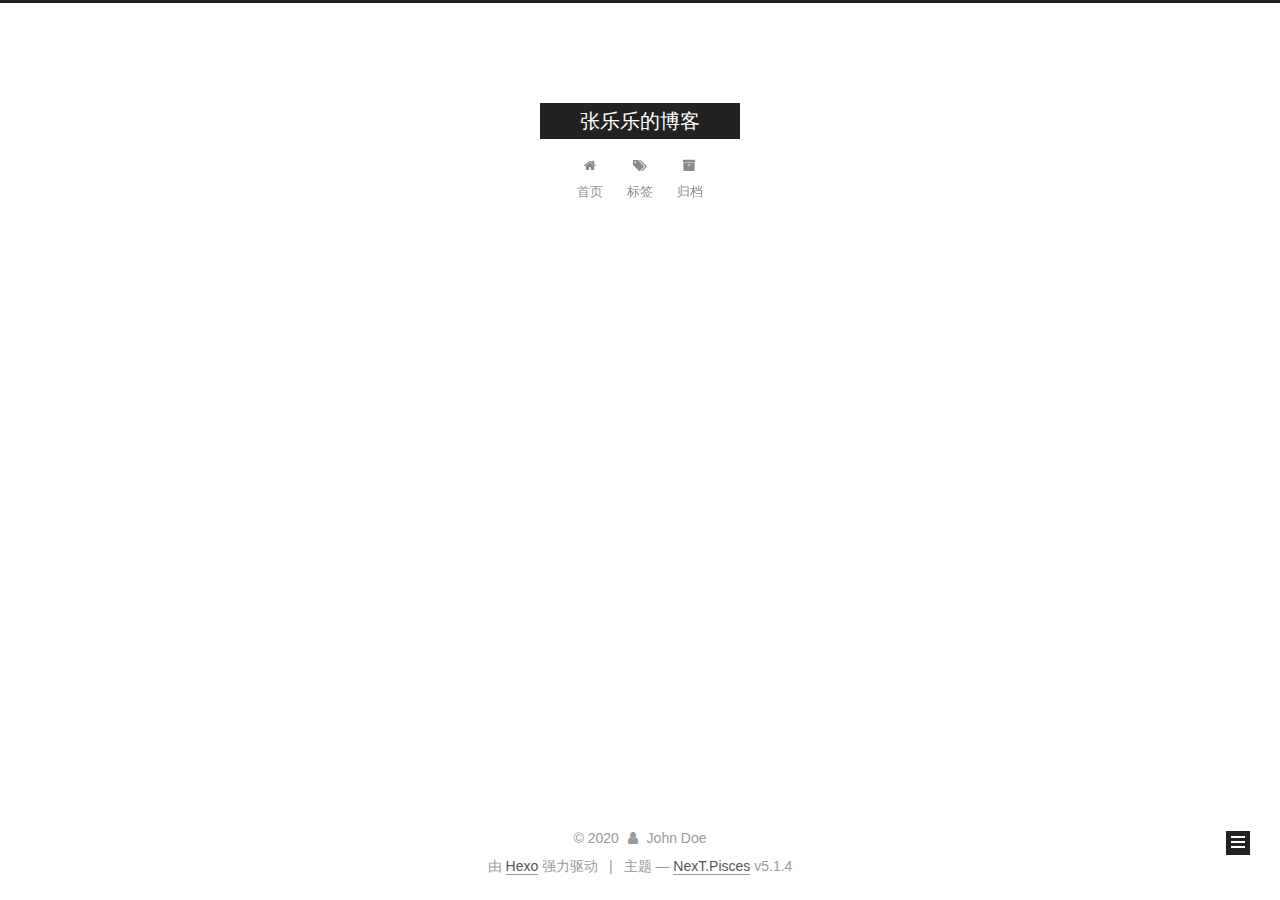
==== commit f1abdf8f: "Site updated: 2020-02-16 17:09:33" ====
--- a/index.html
+++ b/index.html
@@ -1,45 +1,125 @@
 <!DOCTYPE html>
-<html lang="en">
+
+
+
+  
+
+
+<html class="theme-next pisces use-motion" lang="zh-Hans">
 <head>
-  <meta charset="UTF-8">
-<meta name="viewport" content="width=device-width, initial-scale=1, maximum-scale=2">
+  <meta charset="UTF-8"/>
+<meta http-equiv="X-UA-Compatible" content="IE=edge" />
+<meta name="viewport" content="width=device-width, initial-scale=1, maximum-scale=1"/>
 <meta name="theme-color" content="#222">
-<meta name="generator" content="Hexo 4.2.0">
-  <link rel="apple-touch-icon" sizes="180x180" href="/images/apple-touch-icon-next.png">
-  <link rel="icon" type="image/png" sizes="32x32" href="/images/favicon-32x32-next.png">
-  <link rel="icon" type="image/png" sizes="16x16" href="/images/favicon-16x16-next.png">
-  <link rel="mask-icon" href="/images/logo.svg" color="#222">
-
-<link rel="stylesheet" href="/css/main.css">
-
-
-<link rel="stylesheet" href="/lib/font-awesome/css/font-awesome.min.css">
-
-<script id="hexo-configurations">
-    var NexT = window.NexT || {};
-    var CONFIG = {"hostname":"yoursite.com","root":"/","scheme":"Muse","version":"7.7.1","exturl":false,"sidebar":{"position":"left","display":"post","padding":18,"offset":12,"onmobile":false},"copycode":{"enable":false,"show_result":false,"style":null},"back2top":{"enable":true,"sidebar":false,"scrollpercent":false},"bookmark":{"enable":false,"color":"#222","save":"auto"},"fancybox":false,"mediumzoom":false,"lazyload":false,"pangu":false,"comments":{"style":"tabs","active":null,"storage":true,"lazyload":false,"nav":null},"algolia":{"hits":{"per_page":10},"labels":{"input_placeholder":"Search for Posts","hits_empty":"We didn't find any results for the search: ${query}","hits_stats":"${hits} results found in ${time} ms"}},"localsearch":{"enable":false,"trigger":"auto","top_n_per_article":1,"unescape":false,"preload":false},"motion":{"enable":true,"async":false,"transition":{"post_block":"fadeIn","post_header":"slideDownIn","post_body":"slideDownIn","coll_header":"slideLeftIn","sidebar":"slideUpIn"}}};
-  </script>
-
-  <meta property="og:type" content="website">
+
+
+
+
+
+
+
+
+
+<meta http-equiv="Cache-Control" content="no-transform" />
+<meta http-equiv="Cache-Control" content="no-siteapp" />
+
+
+
+
+
+
+
+
+
+
+
+
+
+
+
+
+  
+  
+  <link href="/lib/fancybox/source/jquery.fancybox.css?v=2.1.5" rel="stylesheet" type="text/css" />
+
+
+
+
+
+
+
+<link href="/lib/font-awesome/css/font-awesome.min.css?v=4.6.2" rel="stylesheet" type="text/css" />
+
+<link href="/css/main.css?v=5.1.4" rel="stylesheet" type="text/css" />
+
+
+  <link rel="apple-touch-icon" sizes="180x180" href="/images/apple-touch-icon-next.png?v=5.1.4">
+
+
+  <link rel="icon" type="image/png" sizes="32x32" href="/images/favicon-32x32-next.png?v=5.1.4">
+
+
+  <link rel="icon" type="image/png" sizes="16x16" href="/images/favicon-16x16-next.png?v=5.1.4">
+
+
+  <link rel="mask-icon" href="/images/logo.svg?v=5.1.4" color="#222">
+
+
+
+
+
+  <meta name="keywords" content="Hexo, NexT" />
+
+
+
+
+
+
+
+
+
+
+<meta property="og:type" content="website">
 <meta property="og:title" content="张乐乐的博客">
 <meta property="og:url" content="http://yoursite.com/index.html">
 <meta property="og:site_name" content="张乐乐的博客">
-<meta property="og:locale" content="en_US">
 <meta property="article:author" content="John Doe">
 <meta name="twitter:card" content="summary">
 
-<link rel="canonical" href="http://yoursite.com/">
-
-
-<script id="page-configurations">
-  // https://hexo.io/docs/variables.html
-  CONFIG.page = {
-    sidebar: "",
-    isHome: true,
-    isPost: false
+
+
+<script type="text/javascript" id="hexo.configurations">
+  var NexT = window.NexT || {};
+  var CONFIG = {
+    root: '/',
+    scheme: 'Pisces',
+    version: '5.1.4',
+    sidebar: {"position":"left","display":"post","offset":12,"b2t":false,"scrollpercent":false,"onmobile":false},
+    fancybox: true,
+    tabs: true,
+    motion: {"enable":true,"async":false,"transition":{"post_block":"fadeIn","post_header":"slideDownIn","post_body":"slideDownIn","coll_header":"slideLeftIn","sidebar":"slideUpIn"}},
+    duoshuo: {
+      userId: '0',
+      author: '博主'
+    },
+    algolia: {
+      applicationID: '',
+      apiKey: '',
+      indexName: '',
+      hits: {"per_page":10},
+      labels: {"input_placeholder":"Search for Posts","hits_empty":"We didn't find any results for the search: ${query}","hits_stats":"${hits} results found in ${time} ms"}
+    }
   };
 </script>
 
+
+
+  <link rel="canonical" href="http://yoursite.com/"/>
+
+
+
+
+
   <title>张乐乐的博客</title>
   
 
@@ -48,130 +128,175 @@
 
 
 
-  <noscript>
-  <style>
-  .use-motion .brand,
-  .use-motion .menu-item,
-  .sidebar-inner,
-  .use-motion .post-block,
-  .use-motion .pagination,
-  .use-motion .comments,
-  .use-motion .post-header,
-  .use-motion .post-body,
-  .use-motion .collection-header { opacity: initial; }
-
-  .use-motion .site-title,
-  .use-motion .site-subtitle {
-    opacity: initial;
-    top: initial;
-  }
-
-  .use-motion .logo-line-before i { left: initial; }
-  .use-motion .logo-line-after i { right: initial; }
-  </style>
-</noscript>
-
-</head>
-
-<body itemscope itemtype="http://schema.org/WebPage">
-  <div class="container use-motion">
+
+
+<meta name="generator" content="Hexo 4.2.0"></head>
+
+<body itemscope itemtype="http://schema.org/WebPage" lang="zh-Hans">
+
+  
+  
+    
+  
+
+  <div class="container sidebar-position-left 
+  page-home">
     <div class="headband"></div>
 
-    <header class="header" itemscope itemtype="http://schema.org/WPHeader">
-      <div class="header-inner"><div class="site-brand-container">
-  <div class="site-nav-toggle">
-    <div class="toggle" aria-label="Toggle navigation bar">
-      <span class="toggle-line toggle-line-first"></span>
-      <span class="toggle-line toggle-line-middle"></span>
-      <span class="toggle-line toggle-line-last"></span>
-    </div>
-  </div>
-
-  <div class="site-meta">
-
-    <div>
-      <a href="/" class="brand" rel="start">
+    <header id="header" class="header" itemscope itemtype="http://schema.org/WPHeader">
+      <div class="header-inner"><div class="site-brand-wrapper">
+  <div class="site-meta ">
+    
+
+    <div class="custom-logo-site-title">
+      <a href="/"  class="brand" rel="start">
         <span class="logo-line-before"><i></i></span>
         <span class="site-title">张乐乐的博客</span>
         <span class="logo-line-after"><i></i></span>
       </a>
     </div>
+      
+        <p class="site-subtitle"></p>
+      
   </div>
 
-  <div class="site-nav-right"></div>
+  <div class="site-nav-toggle">
+    <button>
+      <span class="btn-bar"></span>
+      <span class="btn-bar"></span>
+      <span class="btn-bar"></span>
+    </button>
+  </div>
 </div>
 
-
 <nav class="site-nav">
   
-  <ul id="menu" class="menu">
+
+  
+    <ul id="menu" class="menu">
+      
+        
         <li class="menu-item menu-item-home">
-
-    <a href="/" rel="section"><i class="fa fa-fw fa-home"></i>Home</a>
-
-  </li>
+          <a href="/%20" rel="section">
+            
+              <i class="menu-item-icon fa fa-fw fa-home"></i> <br />
+            
+            首页
+          </a>
+        </li>
+      
+        
+        <li class="menu-item menu-item-tags">
+          <a href="/tags/%20" rel="section">
+            
+              <i class="menu-item-icon fa fa-fw fa-tags"></i> <br />
+            
+            标签
+          </a>
+        </li>
+      
+        
         <li class="menu-item menu-item-archives">
-
-    <a href="/archives/" rel="section"><i class="fa fa-fw fa-archive"></i>Archives</a>
-
-  </li>
-  </ul>
-
+          <a href="/archives/%20" rel="section">
+            
+              <i class="menu-item-icon fa fa-fw fa-archive"></i> <br />
+            
+            归档
+          </a>
+        </li>
+      
+
+      
+    </ul>
+  
+
+  
 </nav>
-</div>
+
+
+
+ </div>
     </header>
 
-    
-  <div class="back-to-top">
-    <i class="fa fa-arrow-up"></i>
-    <span>0%</span>
-  </div>
-
-
-    <main class="main">
+    <main id="main" class="main">
       <div class="main-inner">
         <div class="content-wrap">
-          
-
-          <div class="content">
-            
-
-  <div class="posts-expand">
-        
-  
-  
-  <article itemscope itemtype="http://schema.org/Article" class="post-block home" lang="en">
-    <link itemprop="mainEntityOfPage" href="http://yoursite.com/2020/01/29/test-my-site/">
+          <div id="content" class="content">
+            
+  <section id="posts" class="posts-expand">
+    
+      
+
+  
+
+  
+  
+  
+
+  <article class="post post-type-normal" itemscope itemtype="http://schema.org/Article">
+  
+  
+  
+  <div class="post-block">
+    <link itemprop="mainEntityOfPage" href="http://yoursite.com/2020/01/29/hello/">
 
     <span hidden itemprop="author" itemscope itemtype="http://schema.org/Person">
-      <meta itemprop="image" content="/images/avatar.gif">
       <meta itemprop="name" content="John Doe">
       <meta itemprop="description" content="">
+      <meta itemprop="image" content="/images/avatar.gif">
     </span>
 
     <span hidden itemprop="publisher" itemscope itemtype="http://schema.org/Organization">
       <meta itemprop="name" content="张乐乐的博客">
     </span>
+
+    
       <header class="post-header">
-        <h1 class="post-title" itemprop="name headline">
-          
-            <a href="/2020/01/29/test-my-site/" class="post-title-link" itemprop="url">test_my_site</a>
-        </h1>
+
+        
+        
+          <h1 class="post-title" itemprop="name headline">
+                
+                <a class="post-title-link" href="/2020/01/29/hello/" itemprop="url">hello</a></h1>
+        
 
         <div class="post-meta">
-            <span class="post-meta-item">
+          <span class="post-time">
+            
               <span class="post-meta-item-icon">
                 <i class="fa fa-calendar-o"></i>
               </span>
-              <span class="post-meta-item-text">Posted on</span>
-
-              <time title="Created: 2020-01-29 15:36:30" itemprop="dateCreated datePublished" datetime="2020-01-29T15:36:30+08:00">2020-01-29</time>
-            </span>
+              
+                <span class="post-meta-item-text">发表于</span>
+              
+              <time title="创建于" itemprop="dateCreated datePublished" datetime="2020-01-29T15:36:30+08:00">
+                2020-01-29
+              </time>
+            
+
+            
+
+            
+          </span>
+
+          
+
+          
+            
+          
+
+          
+          
+
+          
+
+          
 
           
 
         </div>
       </header>
+    
 
     
     
@@ -179,229 +304,319 @@
     <div class="post-body" itemprop="articleBody">
 
       
-          
+      
+
+      
+        
+          
+            <p>#欢迎来到张乐乐的博客</p>
+<h2 id="该博客创建于2020年2月17号。"><a href="#该博客创建于2020年2月17号。" class="headerlink" title="该博客创建于2020年2月17号。"></a>该博客创建于2020年2月17号。</h2><p>title: test_my_site<br>date: 2020-01-29 15:36:30<br>tags:</p>
+<hr>
+
+          
+        
       
     </div>
-
-    
-    
-    
-      <footer class="post-footer">
+    
+    
+    
+
+    
+
+    
+
+    
+
+    <footer class="post-footer">
+      
+
+      
+
+      
+
+      
+      
         <div class="post-eof"></div>
-      </footer>
+      
+    </footer>
+  </div>
+  
+  
+  
   </article>
-  
-  
-  
-
-        
-  
-  
-  <article itemscope itemtype="http://schema.org/Article" class="post-block home" lang="en">
-    <link itemprop="mainEntityOfPage" href="http://yoursite.com/2020/01/29/%E5%A6%82%E4%BD%95%E5%BB%BA%E7%AB%8Bhexo%E5%8D%9A%E5%AE%A2/">
-
-    <span hidden itemprop="author" itemscope itemtype="http://schema.org/Person">
-      <meta itemprop="image" content="/images/avatar.gif">
-      <meta itemprop="name" content="John Doe">
-      <meta itemprop="description" content="">
-    </span>
-
-    <span hidden itemprop="publisher" itemscope itemtype="http://schema.org/Organization">
-      <meta itemprop="name" content="张乐乐的博客">
-    </span>
-      <header class="post-header">
-        <h1 class="post-title" itemprop="name headline">
-          
-            <a href="/2020/01/29/%E5%A6%82%E4%BD%95%E5%BB%BA%E7%AB%8Bhexo%E5%8D%9A%E5%AE%A2/" class="post-title-link" itemprop="url">test_my_site</a>
-        </h1>
-
-        <div class="post-meta">
-            <span class="post-meta-item">
-              <span class="post-meta-item-icon">
-                <i class="fa fa-calendar-o"></i>
-              </span>
-              <span class="post-meta-item-text">Posted on</span>
-
-              <time title="Created: 2020-01-29 15:36:30" itemprop="dateCreated datePublished" datetime="2020-01-29T15:36:30+08:00">2020-01-29</time>
-            </span>
+
+
+    
+  </section>
+
+  
+
+
+          </div>
+          
+
 
           
 
         </div>
-      </header>
-
-    
-    
-    
-    <div class="post-body" itemprop="articleBody">
-
-      
-          
-      
+        
+          
+  
+  <div class="sidebar-toggle">
+    <div class="sidebar-toggle-line-wrap">
+      <span class="sidebar-toggle-line sidebar-toggle-line-first"></span>
+      <span class="sidebar-toggle-line sidebar-toggle-line-middle"></span>
+      <span class="sidebar-toggle-line sidebar-toggle-line-last"></span>
     </div>
-
-    
-    
-    
-      <footer class="post-footer">
-        <div class="post-eof"></div>
-      </footer>
-  </article>
-  
-  
-  
-
   </div>
 
-  
-
-
-
+  <aside id="sidebar" class="sidebar">
+    
+    <div class="sidebar-inner">
+
+      
+
+      
+
+      <section class="site-overview-wrap sidebar-panel sidebar-panel-active">
+        <div class="site-overview">
+          <div class="site-author motion-element" itemprop="author" itemscope itemtype="http://schema.org/Person">
+            
+              <p class="site-author-name" itemprop="name">John Doe</p>
+              <p class="site-description motion-element" itemprop="description"></p>
           </div>
-          
-
-<script>
-  window.addEventListener('tabs:register', () => {
-    let activeClass = CONFIG.comments.activeClass;
-    if (CONFIG.comments.storage) {
-      activeClass = localStorage.getItem('comments_active') || activeClass;
-    }
-    if (activeClass) {
-      let activeTab = document.querySelector(`a[href="#comment-${activeClass}"]`);
-      if (activeTab) {
-        activeTab.click();
-      }
-    }
-  });
-  if (CONFIG.comments.storage) {
-    window.addEventListener('tabs:click', event => {
-      if (!event.target.matches('.tabs-comment .tab-content .tab-pane')) return;
-      let commentClass = event.target.classList[1];
-      localStorage.setItem('comments_active', commentClass);
-    });
-  }
-</script>
+
+          <nav class="site-state motion-element">
+
+            
+              <div class="site-state-item site-state-posts">
+              
+                <a href="/archives/%20%7C%7C%20archive">
+              
+                  <span class="site-state-item-count">1</span>
+                  <span class="site-state-item-name">日志</span>
+                </a>
+              </div>
+            
+
+            
+
+            
+
+          </nav>
+
+          
+
+          
+
+          
+          
+
+          
+          
+
+          
 
         </div>
-          
-  
-  <div class="toggle sidebar-toggle">
-    <span class="toggle-line toggle-line-first"></span>
-    <span class="toggle-line toggle-line-middle"></span>
-    <span class="toggle-line toggle-line-last"></span>
-  </div>
-
-  <aside class="sidebar">
-    <div class="sidebar-inner">
-
-      <ul class="sidebar-nav motion-element">
-        <li class="sidebar-nav-toc">
-          Table of Contents
-        </li>
-        <li class="sidebar-nav-overview">
-          Overview
-        </li>
-      </ul>
-
-      <!--noindex-->
-      <div class="post-toc-wrap sidebar-panel">
-      </div>
-      <!--/noindex-->
-
-      <div class="site-overview-wrap sidebar-panel">
-        <div class="site-author motion-element" itemprop="author" itemscope itemtype="http://schema.org/Person">
-  <p class="site-author-name" itemprop="name">John Doe</p>
-  <div class="site-description" itemprop="description"></div>
-</div>
-<div class="site-state-wrap motion-element">
-  <nav class="site-state">
-      <div class="site-state-item site-state-posts">
-          <a href="/archives/">
-        
-          <span class="site-state-item-count">2</span>
-          <span class="site-state-item-name">posts</span>
-        </a>
-      </div>
-  </nav>
-</div>
-
-
-
-      </div>
+      </section>
+
+      
+
+      
 
     </div>
   </aside>
-  <div id="sidebar-dimmer"></div>
-
-
+
+
+        
       </div>
     </main>
 
-    <footer class="footer">
+    <footer id="footer" class="footer">
       <div class="footer-inner">
-        
-
-<div class="copyright">
-  
-  &copy; 
-  <span itemprop="copyrightYear">2020</span>
+        <div class="copyright">&copy; <span itemprop="copyrightYear">2020</span>
   <span class="with-love">
     <i class="fa fa-user"></i>
   </span>
   <span class="author" itemprop="copyrightHolder">John Doe</span>
+
+  
 </div>
-  <div class="powered-by">Powered by <a href="https://hexo.io/" class="theme-link" rel="noopener" target="_blank">Hexo</a> v4.2.0
-  </div>
+
+
+  <div class="powered-by">由 <a class="theme-link" target="_blank" href="https://hexo.io">Hexo</a> 强力驱动</div>
+
+
+
   <span class="post-meta-divider">|</span>
-  <div class="theme-info">Theme – <a href="https://muse.theme-next.org/" class="theme-link" rel="noopener" target="_blank">NexT.Muse</a> v7.7.1
-  </div>
-
-        
-
-
-
-
-
-
-
-
+
+
+
+  <div class="theme-info">主题 &mdash; <a class="theme-link" target="_blank" href="https://github.com/iissnan/hexo-theme-next">NexT.Pisces</a> v5.1.4</div>
+
+
+
+
+        
+
+
+
+
+
+
+
+        
       </div>
     </footer>
+
+    
+      <div class="back-to-top">
+        <i class="fa fa-arrow-up"></i>
+        
+      </div>
+    
+
+    
+
   </div>
 
   
-  <script src="/lib/anime.min.js"></script>
-  <script src="/lib/velocity/velocity.min.js"></script>
-  <script src="/lib/velocity/velocity.ui.min.js"></script>
-
-<script src="/js/utils.js"></script>
-
-<script src="/js/motion.js"></script>
-
-
-<script src="/js/schemes/muse.js"></script>
-
-
-<script src="/js/next-boot.js"></script>
-
-
-
-
-  
-
-
-
-
-
-
-
-
-
-
-
-
-
-
+
+<script type="text/javascript">
+  if (Object.prototype.toString.call(window.Promise) !== '[object Function]') {
+    window.Promise = null;
+  }
+</script>
+
+
+
+
+
+
+
+
+
+  
+
+
+
+
+
+
+
+
+
+
+
+
+  
+  
+    <script type="text/javascript" src="/lib/jquery/index.js?v=2.1.3"></script>
+  
+
+  
+  
+    <script type="text/javascript" src="/lib/fastclick/lib/fastclick.min.js?v=1.0.6"></script>
+  
+
+  
+  
+    <script type="text/javascript" src="/lib/jquery_lazyload/jquery.lazyload.js?v=1.9.7"></script>
+  
+
+  
+  
+    <script type="text/javascript" src="/lib/velocity/velocity.min.js?v=1.2.1"></script>
+  
+
+  
+  
+    <script type="text/javascript" src="/lib/velocity/velocity.ui.min.js?v=1.2.1"></script>
+  
+
+  
+  
+    <script type="text/javascript" src="/lib/fancybox/source/jquery.fancybox.pack.js?v=2.1.5"></script>
+  
+
+
+  
+
+
+  <script type="text/javascript" src="/js/src/utils.js?v=5.1.4"></script>
+
+  <script type="text/javascript" src="/js/src/motion.js?v=5.1.4"></script>
+
+
+
+  
+  
+
+
+  <script type="text/javascript" src="/js/src/affix.js?v=5.1.4"></script>
+
+  <script type="text/javascript" src="/js/src/schemes/pisces.js?v=5.1.4"></script>
+
+
+
+  
+
+  
+
+
+  <script type="text/javascript" src="/js/src/bootstrap.js?v=5.1.4"></script>
+
+
+
+  
+
+
+  
+
+
+
+
+	
+
+
+
+
+
+  
+
+
+
+
+
+  
+
+
+
+
+
+
+
+
+
+
+
+
+  
+
+
+
+
+
+  
+
+  
+
+  
+
+  
+  
+
+  
 
   
 
--- a/css/main.css
+++ b/css/main.css
@@ -1,43 +1,66 @@
+/* normalize.css v3.0.2 | MIT License | git.io/normalize */
 html {
-  line-height: 1.15; /* 1 */
+  font-family: sans-serif; /* 1 */
+  -ms-text-size-adjust: 100%; /* 2 */
   -webkit-text-size-adjust: 100%; /* 2 */
 }
 body {
   margin: 0;
 }
-main {
+article,
+aside,
+details,
+figcaption,
+figure,
+footer,
+header,
+hgroup,
+main,
+menu,
+nav,
+section,
+summary {
   display: block;
+}
+audio,
+canvas,
+progress,
+video {
+  display: inline-block; /* 1 */
+  vertical-align: baseline; /* 2 */
+}
+audio:not([controls]) {
+  display: none;
+  height: 0;
+}
+[hidden],
+template {
+  display: none;
+}
+a {
+  background-color: transparent;
+}
+a:active,
+a:hover {
+  outline: 0;
+}
+abbr[title] {
+  border-bottom: 1px dotted;
+}
+b,
+strong {
+  font-weight: bold;
+}
+dfn {
+  font-style: italic;
 }
 h1 {
   font-size: 2em;
   margin: 0.67em 0;
 }
-hr {
-  box-sizing: content-box; /* 1 */
-  height: 0; /* 1 */
-  overflow: visible; /* 2 */
-}
-pre {
-  font-family: monospace, monospace; /* 1 */
-  font-size: 1em; /* 2 */
-}
-a {
-  background: transparent;
-}
-abbr[title] {
-  border-bottom: none; /* 1 */
-  text-decoration: underline; /* 2 */
-  text-decoration: underline dotted; /* 2 */
-}
-b,
-strong {
-  font-weight: bolder;
-}
-code,
-kbd,
-samp {
-  font-family: monospace, monospace; /* 1 */
-  font-size: 1em; /* 2 */
+mark {
+  background: #ff0;
+  color: #000;
 }
 small {
   font-size: 80%;
@@ -49,122 +72,138 @@
   position: relative;
   vertical-align: baseline;
 }
+sup {
+  top: -0.5em;
+}
 sub {
   bottom: -0.25em;
 }
-sup {
-  top: -0.5em;
-}
 img {
-  border-style: none;
+  border: 0;
+}
+svg:not(:root) {
+  overflow: hidden;
+}
+figure {
+  margin: 1em 40px;
+}
+hr {
+  -moz-box-sizing: content-box;
+  box-sizing: content-box;
+  height: 0;
+}
+pre {
+  overflow: auto;
+}
+code,
+kbd,
+pre,
+samp {
+  font-family: monospace, monospace;
+  font-size: 1em;
 }
 button,
 input,
 optgroup,
 select,
 textarea {
-  font-family: inherit; /* 1 */
-  font-size: 100%; /* 1 */
-  line-height: 1.15; /* 1 */
-  margin: 0; /* 2 */
-}
-button,
-input {
-/* 1 */
+  color: inherit; /* 1 */
+  font: inherit; /* 2 */
+  margin: 0; /* 3 */
+}
+button {
   overflow: visible;
 }
 button,
 select {
-/* 1 */
   text-transform: none;
 }
 button,
-[type='button'],
-[type='reset'],
-[type='submit'] {
-  -webkit-appearance: button;
+html input[type="button"],
+input[type="reset"],
+input[type="submit"] {
+  -webkit-appearance: button; /* 2 */
+  cursor: pointer; /* 3 */
+}
+button[disabled],
+html input[disabled] {
+  cursor: default;
 }
 button::-moz-focus-inner,
-[type='button']::-moz-focus-inner,
-[type='reset']::-moz-focus-inner,
-[type='submit']::-moz-focus-inner {
-  border-style: none;
+input::-moz-focus-inner {
+  border: 0;
   padding: 0;
 }
-button:-moz-focusring,
-[type='button']:-moz-focusring,
-[type='reset']:-moz-focusring,
-[type='submit']:-moz-focusring {
-  outline: 1px dotted ButtonText;
+input {
+  line-height: normal;
+}
+input[type="checkbox"],
+input[type="radio"] {
+  box-sizing: border-box; /* 1 */
+  padding: 0; /* 2 */
+}
+input[type="number"]::-webkit-inner-spin-button,
+input[type="number"]::-webkit-outer-spin-button {
+  height: auto;
+}
+input[type="search"] {
+  -webkit-appearance: textfield; /* 1 */
+  -moz-box-sizing: content-box;
+  -webkit-box-sizing: content-box; /* 2 */
+  box-sizing: content-box;
+}
+input[type="search"]::-webkit-search-cancel-button,
+input[type="search"]::-webkit-search-decoration {
+  -webkit-appearance: none;
 }
 fieldset {
-  padding: 0.35em 0.75em 0.625em;
+  border: 1px solid #c0c0c0;
+  margin: 0 2px;
+  padding: 0.35em 0.625em 0.75em;
 }
 legend {
-  box-sizing: border-box; /* 1 */
-  color: inherit; /* 2 */
-  display: table; /* 1 */
-  max-width: 100%; /* 1 */
-  padding: 0; /* 3 */
-  white-space: normal; /* 1 */
-}
-progress {
-  vertical-align: baseline;
+  border: 0; /* 1 */
+  padding: 0; /* 2 */
 }
 textarea {
   overflow: auto;
 }
-[type='checkbox'],
-[type='radio'] {
-  box-sizing: border-box; /* 1 */
-  padding: 0; /* 2 */
-}
-[type='number']::-webkit-inner-spin-button,
-[type='number']::-webkit-outer-spin-button {
-  height: auto;
-}
-[type='search'] {
-  outline-offset: -2px; /* 2 */
-  -webkit-appearance: textfield; /* 1 */
-}
-[type='search']::-webkit-search-decoration {
-  -webkit-appearance: none;
-}
-::-webkit-file-upload-button {
-  font: inherit; /* 2 */
-  -webkit-appearance: button; /* 1 */
-}
-details {
-  display: block;
-}
-summary {
-  display: list-item;
-}
-template {
-  display: none;
-}
-[hidden] {
-  display: none;
+optgroup {
+  font-weight: bold;
+}
+table {
+  border-collapse: collapse;
+  border-spacing: 0;
+}
+td,
+th {
+  padding: 0;
 }
 ::selection {
   background: #262a30;
   color: #fff;
 }
-html,
 body {
-  height: 100%;
-}
-body {
+  position: relative;
+  font-family: 'Lato', "PingFang SC", "Microsoft YaHei", sans-serif;
+  font-size: 14px;
+  line-height: 2;
+  color: #555;
   background: #fff;
-  color: #555;
-  font-family: 'Lato', "PingFang SC", "Microsoft YaHei", sans-serif;
-  font-size: 1em;
-  line-height: 2;
-}
-@media (max-width: 991px) {
+}
+@media (max-width: 767px) {
   body {
-    padding-left: 0 !important;
     padding-right: 0 !important;
+  }
+}
+@media (min-width: 768px) and (max-width: 991px) {
+  body {
+    padding-right: 0 !important;
+  }
+}
+@media (min-width: 1600px) {
+  body {
+    font-size: 16px;
   }
 }
 h1,
@@ -173,288 +212,371 @@
 h4,
 h5,
 h6 {
-  font-family: 'Lato', "PingFang SC", "Microsoft YaHei", sans-serif;
+  margin: 0;
+  padding: 0;
   font-weight: bold;
   line-height: 1.5;
+  font-family: 'Lato', "PingFang SC", "Microsoft YaHei", sans-serif;
+}
+h2,
+h3,
+h4,
+h5,
+h6 {
   margin: 20px 0 15px;
 }
 h1 {
-  font-size: 1.5em;
+  font-size: 22px;
+}
+@media (max-width: 767px) {
+  h1 {
+    font-size: 18px;
+  }
 }
 h2 {
-  font-size: 1.375em;
+  font-size: 20px;
+}
+@media (max-width: 767px) {
+  h2 {
+    font-size: 16px;
+  }
 }
 h3 {
-  font-size: 1.25em;
+  font-size: 18px;
+}
+@media (max-width: 767px) {
+  h3 {
+    font-size: 14px;
+  }
 }
 h4 {
-  font-size: 1.125em;
+  font-size: 16px;
+}
+@media (max-width: 767px) {
+  h4 {
+    font-size: 12px;
+  }
 }
 h5 {
-  font-size: 1em;
+  font-size: 14px;
+}
+@media (max-width: 767px) {
+  h5 {
+    font-size: 10px;
+  }
 }
 h6 {
-  font-size: 0.875em;
+  font-size: 12px;
+}
+@media (max-width: 767px) {
+  h6 {
+    font-size: 8px;
+  }
 }
 p {
   margin: 0 0 20px 0;
 }
-a,
-span.exturl {
+a {
+  color: #555;
+  text-decoration: none;
+  outline: none;
   border-bottom: 1px solid #999;
-  color: #555;
-  outline: 0;
-  text-decoration: none;
-  overflow-wrap: break-word;
   word-wrap: break-word;
-  cursor: pointer;
-}
-a:hover,
-span.exturl:hover {
+}
+a:hover {
+  color: #222;
   border-bottom-color: #222;
-  color: #222;
-}
-iframe,
-img,
-video {
+}
+blockquote {
+  margin: 0;
+  padding: 0;
+}
+img {
+  display: block;
+  margin: auto;
+  max-width: 100%;
+  height: auto;
+}
+hr {
+  margin: 40px 0;
+  height: 3px;
+  border: none;
+  background-color: #ddd;
+  background-image: repeating-linear-gradient(-45deg, #fff, #fff 4px, transparent 4px, transparent 8px);
+}
+blockquote {
+  padding: 0 15px;
+  color: #666;
+  border-left: 4px solid #ddd;
+}
+blockquote cite::before {
+  content: "-";
+  padding: 0 5px;
+}
+dt {
+  font-weight: 700;
+}
+dd {
+  margin: 0;
+  padding: 0;
+}
+kbd {
+  border: 1px solid #ccc;
+  border-radius: 0.2em;
+  box-shadow: 0.1em 0.1em 0.2em rgba(0,0,0,0.1);
+  background-color: #f9f9f9;
+  font-family: inherit;
+  background-image: -webkit-linear-gradient(top, #eee, #fff, #eee);
+  padding: 0.1em 0.3em;
+  white-space: nowrap;
+}
+.text-left {
+  text-align: left;
+}
+.text-center {
+  text-align: center;
+}
+.text-right {
+  text-align: right;
+}
+.text-justify {
+  text-align: justify;
+}
+.text-nowrap {
+  white-space: nowrap;
+}
+.text-lowercase {
+  text-transform: lowercase;
+}
+.text-uppercase {
+  text-transform: uppercase;
+}
+.text-capitalize {
+  text-transform: capitalize;
+}
+.center-block {
   display: block;
   margin-left: auto;
   margin-right: auto;
-  max-width: 100%;
-}
-hr {
-  background-color: #ddd;
-  background-image: repeating-linear-gradient(-45deg, #fff, #fff 4px, transparent 4px, transparent 8px);
-  border: 0;
-  height: 3px;
-  margin: 40px 0;
-}
-blockquote {
-  border-left: 4px solid #ddd;
-  color: #666;
-  margin: 0;
-  padding: 0 15px;
-}
-blockquote cite::before {
-  content: '-';
-  padding: 0 5px;
-}
-dt {
-  font-weight: 700;
-}
-dd {
-  margin: 0;
-  padding: 0;
-}
-kbd {
-  background-color: #f5f5f5;
-  background-image: linear-gradient(#eee, #fff, #eee);
-  border: 1px solid #ccc;
-  border-radius: 0.2em;
-  box-shadow: 0.1em 0.1em 0.2em rgba(0,0,0,0.1);
-  font-family: inherit;
-  padding: 0.1em 0.3em;
-  white-space: nowrap;
-}
-.table-container {
-  overflow: auto;
+}
+.clearfix:before,
+.clearfix:after {
+  content: " ";
+  display: table;
+}
+.clearfix:after {
+  clear: both;
+}
+.pullquote {
+  width: 45%;
+}
+.pullquote.left {
+  float: left;
+  margin-left: 5px;
+  margin-right: 10px;
+}
+.pullquote.right {
+  float: right;
+  margin-left: 10px;
+  margin-right: 5px;
+}
+.affix.affix.affix {
+  position: fixed;
+}
+.translation {
+  margin-top: -20px;
+  font-size: 14px;
+  color: #999;
+}
+.scrollbar-measure {
+  width: 100px;
+  height: 100px;
+  overflow: scroll;
+  position: absolute;
+  top: -9999px;
+}
+.use-motion .motion-element {
+  opacity: 0;
 }
 table {
+  margin: 20px 0;
+  width: 100%;
   border-collapse: collapse;
   border-spacing: 0;
-  font-size: 0.875em;
-  margin: 0 0 20px 0;
-  width: 100%;
-}
-tbody tr:nth-of-type(odd) {
-  background: #f9f9f9;
-}
-tbody tr:hover {
-  background: #f5f5f5;
+  border: 1px solid #ddd;
+  font-size: 14px;
+  table-layout: fixed;
+  word-wrap: break-all;
+}
+table>tbody>tr:nth-of-type(odd) {
+  background-color: #f9f9f9;
+}
+table>tbody>tr:hover {
+  background-color: #f5f5f5;
 }
 caption,
 th,
 td {
-  font-weight: normal;
   padding: 8px;
   text-align: left;
   vertical-align: middle;
+  font-weight: normal;
 }
 th,
 td {
-  border: 1px solid #ddd;
   border-bottom: 3px solid #ddd;
+  border-right: 1px solid #eee;
 }
 th {
+  padding-bottom: 10px;
   font-weight: 700;
-  padding-bottom: 10px;
 }
 td {
   border-bottom-width: 1px;
 }
-.btn {
-  background: #222;
-  border: 2px solid #222;
-  border-radius: 0;
-  color: #fff;
-  display: inline-block;
-  font-size: 0.875em;
-  line-height: 2;
-  padding: 0 20px;
-  text-decoration: none;
-  transition-property: background-color;
-  transition-delay: 0s;
-  transition-duration: 0.2s;
-  transition-timing-function: ease-in-out;
-}
-.btn:hover {
-  background: #fff;
-  border-color: #222;
-  color: #222;
-}
-.btn + .btn {
-  margin: 0 0 8px 8px;
-}
-.btn .fa-fw {
-  text-align: left;
-  width: 1.285714285714286em;
-}
-.toggle {
-  line-height: 0;
-}
-.toggle .toggle-line {
-  background: #fff;
-  display: inline-block;
-  height: 2px;
+html,
+body {
+  height: 100%;
+}
+.container {
+  position: relative;
+  min-height: 100%;
+}
+.header-inner {
+  margin: 0 auto;
+  padding: 100px 0 70px;
+  width: 700px;
+}
+@media (min-width: 1600px) {
+  .container .header-inner {
+    width: 900px;
+  }
+}
+.main {
+  padding-bottom: 150px;
+}
+.main-inner {
+  margin: 0 auto;
+  width: 700px;
+}
+@media (min-width: 1600px) {
+  .container .main-inner {
+    width: 900px;
+  }
+}
+.footer {
+  position: absolute;
   left: 0;
-  position: relative;
-  top: 0;
-  transition: all 0.4s;
-  vertical-align: top;
+  bottom: 0;
   width: 100%;
-}
-.toggle .toggle-line:not(:first-child) {
-  margin-top: 3px;
-}
-.toggle.toggle-arrow .toggle-line-first {
-  left: 50%;
-  top: 2px;
-  transform: rotate(45deg);
-  width: 50%;
-}
-.toggle.toggle-arrow .toggle-line-middle {
-  left: 2px;
-  width: 90%;
-}
-.toggle.toggle-arrow .toggle-line-last {
-  left: 50%;
-  top: -2px;
-  transform: rotate(-45deg);
-  width: 50%;
-}
-.toggle.toggle-close .toggle-line-first {
-  transform: rotate(-45deg);
-  top: 5px;
-}
-.toggle.toggle-close .toggle-line-middle {
-  opacity: 0;
-}
-.toggle.toggle-close .toggle-line-last {
-  transform: rotate(45deg);
-  top: -5px;
-}
-.highlight,
-pre {
+  min-height: 50px;
+}
+.footer-inner {
+  box-sizing: border-box;
+  margin: 20px auto;
+  width: 700px;
+}
+@media (min-width: 1600px) {
+  .container .footer-inner {
+    width: 900px;
+  }
+}
+pre,
+.highlight {
+  overflow: auto;
+  margin: 20px 0;
+  padding: 0;
+  font-size: 13px;
+  color: #4d4d4c;
   background: #f7f7f7;
-  color: #4d4d4c;
   line-height: 1.6;
-  margin: 0 auto 20px;
 }
 pre,
 code {
-  font-family: consolas, Menlo, monospace, "PingFang SC", "Microsoft YaHei";
+  font-family: consolas, Menlo, "PingFang SC", "Microsoft YaHei", monospace;
 }
 code {
+  padding: 2px 4px;
+  word-wrap: break-word;
+  color: #555;
   background: #eee;
   border-radius: 3px;
-  color: #555;
-  padding: 2px 4px;
-  overflow-wrap: break-word;
-  word-wrap: break-word;
-}
-.highlight *::selection {
-  background: #d6d6d6;
+  font-size: 13px;
+}
+pre {
+  padding: 10px;
+}
+pre code {
+  padding: 0;
+  color: #4d4d4c;
+  background: none;
+  text-shadow: none;
+}
+.highlight {
+  border-radius: 1px;
 }
 .highlight pre {
-  border: 0;
+  border: none;
   margin: 0;
   padding: 10px 0;
 }
 .highlight table {
-  border: 0;
   margin: 0;
   width: auto;
+  border: none;
 }
 .highlight td {
-  border: 0;
+  border: none;
   padding: 0;
 }
 .highlight figcaption {
-  background: #eee;
+  font-size: 1em;
   color: #4d4d4c;
-  font-size: 0.875em;
-  line-height: 1.2;
-  padding: 0.5em;
-}
-.highlight figcaption::before,
-.highlight figcaption::after {
-  content: ' ';
+  line-height: 1em;
+  margin-bottom: 1em;
+}
+.highlight figcaption:before,
+.highlight figcaption:after {
+  content: " ";
   display: table;
 }
-.highlight figcaption::after {
+.highlight figcaption:after {
   clear: both;
 }
 .highlight figcaption a {
+  float: right;
   color: #4d4d4c;
-  float: right;
 }
 .highlight figcaption a:hover {
   border-bottom-color: #4d4d4c;
 }
-.highlight .gutter {
+.highlight .gutter pre {
+  padding-left: 10px;
+  padding-right: 10px;
+  color: #869194;
+  text-align: right;
+  background-color: #eff2f3;
+}
+.highlight .code pre {
+  width: 100%;
+  padding-left: 10px;
+  padding-right: 10px;
+  background-color: #f7f7f7;
+}
+.highlight .line {
+  height: 20px;
+}
+.gutter {
+  -webkit-user-select: none;
   -moz-user-select: none;
   -ms-user-select: none;
-  -webkit-user-select: none;
   user-select: none;
-}
-.highlight .gutter pre {
-  background: #eff2f3;
-  color: #869194;
-  padding-left: 10px;
-  padding-right: 10px;
-  text-align: right;
-}
-.highlight .code pre {
-  background: #f7f7f7;
-  padding-left: 10px;
-  width: 100%;
 }
 .gist table {
   width: auto;
 }
 .gist table td {
-  border: 0;
-}
-pre {
-  overflow: auto;
-  padding: 10px;
-}
-pre code {
-  background: none;
-  color: #4d4d4c;
-  font-size: 0.875em;
-  padding: 0;
-  text-shadow: none;
+  border: none;
 }
 pre .deletion {
   background: #fdd;
@@ -463,11 +585,7 @@
   background: #dfd;
 }
 pre .meta {
-  color: #eab700;
-  -moz-user-select: none;
-  -ms-user-select: none;
-  -webkit-user-select: none;
-  user-select: none;
+  color: #8959a8;
 }
 pre .comment {
   color: #8e908c;
@@ -475,7 +593,6 @@
 pre .variable,
 pre .attribute,
 pre .tag,
-pre .name,
 pre .regexp,
 pre .ruby .constant,
 pre .xml .tag .title,
@@ -490,7 +607,6 @@
 pre .number,
 pre .preprocessor,
 pre .built_in,
-pre .builtin-name,
 pre .literal,
 pre .params,
 pre .constant,
@@ -500,13 +616,13 @@
 pre .ruby .class .title,
 pre .css .rules .attribute,
 pre .string,
-pre .symbol,
 pre .value,
 pre .inheritance,
 pre .header,
 pre .ruby .symbol,
 pre .xml .cdata,
 pre .special,
+pre .number,
 pre .formula {
   color: #718c00;
 }
@@ -528,192 +644,110 @@
 pre .javascript .function {
   color: #8959a8;
 }
-.blockquote-center {
-  border-left: none;
+.full-image.full-image.full-image.full-image {
+  border: none;
+  max-width: 100%;
+  width: auto;
+  margin: 20px auto 25px;
+}
+@media (min-width: 992px) {
+  .full-image.full-image.full-image.full-image {
+    max-width: none;
+    width: 110%;
+    margin: 25px -5%;
+  }
+}
+.blockquote-center,
+.page-home .post-type-quote blockquote,
+.page-post-detail .post-type-quote blockquote {
+  position: relative;
   margin: 40px 0;
   padding: 0;
-  position: relative;
+  border-left: none;
   text-align: center;
 }
 .blockquote-center::before,
-.blockquote-center::after {
-  background-repeat: no-repeat;
-  background-size: 22px 22px;
+.page-home .post-type-quote blockquote::before,
+.page-post-detail .post-type-quote blockquote::before,
+.blockquote-center::after,
+.page-home .post-type-quote blockquote::after,
+.page-post-detail .post-type-quote blockquote::after {
+  position: absolute;
   content: ' ';
   display: block;
+  width: 100%;
   height: 24px;
   opacity: 0.2;
-  position: absolute;
-  width: 100%;
-}
-.blockquote-center::before {
+  background-repeat: no-repeat;
+  background-position: 0 -6px;
+  background-size: 22px 22px;
+}
+.blockquote-center::before,
+.page-home .post-type-quote blockquote::before,
+.page-post-detail .post-type-quote blockquote::before {
+  top: -20px;
   background-image: url("../images/quote-l.svg");
-  background-position: 0 -6px;
   border-top: 1px solid #ccc;
-  top: -20px;
-}
-.blockquote-center::after {
+}
+.blockquote-center::after,
+.page-home .post-type-quote blockquote::after,
+.page-post-detail .post-type-quote blockquote::after {
+  bottom: -20px;
   background-image: url("../images/quote-r.svg");
+  border-bottom: 1px solid #ccc;
   background-position: 100% 8px;
-  border-bottom: 1px solid #ccc;
-  bottom: -20px;
 }
 .blockquote-center p,
-.blockquote-center div {
+.page-home .post-type-quote blockquote p,
+.page-post-detail .post-type-quote blockquote p,
+.blockquote-center div,
+.page-home .post-type-quote blockquote div,
+.page-post-detail .post-type-quote blockquote div {
   text-align: center;
 }
-.post-body .group-picture img {
+.post .post-body .group-picture img {
+  box-sizing: border-box;
+  padding: 0 3px;
+  border: none;
+}
+.post .group-picture-row {
+  overflow: hidden;
+  margin-top: 6px;
+}
+.post .group-picture-row:first-child {
+  margin-top: 0;
+}
+.post .group-picture-column {
+  float: left;
+}
+.page-post-detail .post-body .group-picture-column {
+  float: none;
+  margin-top: 10px;
+  width: auto !important;
+}
+.page-post-detail .post-body .group-picture-column img {
   margin: 0 auto;
-  padding: 0 3px;
-}
-.group-picture-row {
-  margin-bottom: 6px;
+}
+.page-archive .group-picture-container {
   overflow: hidden;
 }
-.group-picture-column {
+.page-archive .group-picture-row {
   float: left;
-  margin-bottom: 10px;
-}
-.post-body .label {
-  display: inline;
-  padding: 0 2px;
-}
-.post-body .label.default {
-  background: #f0f0f0;
-}
-.post-body .label.primary {
-  background: #efe6f7;
-}
-.post-body .label.info {
-  background: #e5f2f8;
-}
-.post-body .label.success {
-  background: #e7f4e9;
-}
-.post-body .label.warning {
-  background: #fcf6e1;
-}
-.post-body .label.danger {
-  background: #fae8eb;
-}
-.post-body .tabs {
+}
+.page-archive .group-picture-row:first-child {
+  margin-top: 6px;
+}
+.page-archive .group-picture-column {
+  max-width: 150px;
+  max-height: 150px;
+}
+.post-body .note {
+  position: relative;
+  padding: 15px;
   margin-bottom: 20px;
-}
-.post-body .tabs,
-.tabs-comment {
-  display: block;
-  padding-top: 10px;
-  position: relative;
-}
-.post-body .tabs ul.nav-tabs,
-.tabs-comment ul.nav-tabs {
-  display: flex;
-  flex-wrap: wrap;
-  margin: 0;
-  margin-bottom: -1px;
-  padding: 0;
-}
-@media (max-width: 413px) {
-  .post-body .tabs ul.nav-tabs,
-  .tabs-comment ul.nav-tabs {
-    display: block;
-    margin-bottom: 5px;
-  }
-}
-.post-body .tabs ul.nav-tabs li.tab,
-.tabs-comment ul.nav-tabs li.tab {
-  background: #fff;
-  border-bottom: 1px solid #ddd;
-  border-left: 1px solid transparent;
-  border-right: 1px solid transparent;
-  border-top: 3px solid transparent;
-  flex-grow: 1;
-  list-style-type: none;
-  border-radius: 0 0 0 0;
-}
-@media (max-width: 413px) {
-  .post-body .tabs ul.nav-tabs li.tab,
-  .tabs-comment ul.nav-tabs li.tab {
-    border-bottom: 1px solid transparent;
-    border-left: 3px solid transparent;
-    border-right: 1px solid transparent;
-    border-top: 1px solid transparent;
-  }
-}
-@media (max-width: 413px) {
-  .post-body .tabs ul.nav-tabs li.tab,
-  .tabs-comment ul.nav-tabs li.tab {
-    border-radius: 0;
-  }
-}
-.post-body .tabs ul.nav-tabs li.tab a,
-.tabs-comment ul.nav-tabs li.tab a {
-  border-bottom: initial;
-  display: block;
-  line-height: 1.8;
-  outline: 0;
-  padding: 0.25em 0.75em;
-  text-align: center;
-  transition-delay: 0s;
-  transition-duration: 0.2s;
-  transition-timing-function: ease-out;
-}
-.post-body .tabs ul.nav-tabs li.tab a i,
-.tabs-comment ul.nav-tabs li.tab a i {
-  width: 1.285714285714286em;
-}
-.post-body .tabs ul.nav-tabs li.tab.active,
-.tabs-comment ul.nav-tabs li.tab.active {
-  border-bottom: 1px solid transparent;
-  border-left: 1px solid #ddd;
-  border-right: 1px solid #ddd;
-  border-top: 3px solid #fc6423;
-}
-@media (max-width: 413px) {
-  .post-body .tabs ul.nav-tabs li.tab.active,
-  .tabs-comment ul.nav-tabs li.tab.active {
-    border-bottom: 1px solid #ddd;
-    border-left: 3px solid #fc6423;
-    border-right: 1px solid #ddd;
-    border-top: 1px solid #ddd;
-  }
-}
-.post-body .tabs ul.nav-tabs li.tab.active a,
-.tabs-comment ul.nav-tabs li.tab.active a {
-  color: #555;
-  cursor: default;
-}
-.post-body .tabs .tab-content .tab-pane,
-.tabs-comment .tab-content .tab-pane {
-  border: 1px solid #ddd;
-  padding: 20px 20px 0 20px;
-  border-radius: 0;
-}
-.post-body .tabs .tab-content .tab-pane:not(.active),
-.tabs-comment .tab-content .tab-pane:not(.active) {
-  display: none;
-}
-.post-body .tabs .tab-content .tab-pane.active,
-.tabs-comment .tab-content .tab-pane.active {
-  display: block;
-}
-.post-body .tabs .tab-content .tab-pane.active:nth-of-type(1),
-.tabs-comment .tab-content .tab-pane.active:nth-of-type(1) {
-  border-radius: 0 0 0 0;
-}
-@media (max-width: 413px) {
-  .post-body .tabs .tab-content .tab-pane.active:nth-of-type(1),
-  .tabs-comment .tab-content .tab-pane.active:nth-of-type(1) {
-    border-radius: 0;
-  }
-}
-.post-body .note {
-  border-radius: 3px;
-  margin-bottom: 20px;
-  padding: 15px;
-  position: relative;
   border: 1px solid #eee;
   border-left-width: 5px;
+  border-radius: 3px;
 }
 .post-body .note h2,
 .post-body .note h3,
@@ -721,17 +755,16 @@
 .post-body .note h5,
 .post-body .note h6 {
   margin-top: 0;
+  margin-bottom: 0;
   border-bottom: initial;
-  margin-bottom: 0;
-  padding-top: 0;
+  padding-top: 0 !important;
 }
 .post-body .note p:first-child,
 .post-body .note ul:first-child,
 .post-body .note ol:first-child,
 .post-body .note table:first-child,
 .post-body .note pre:first-child,
-.post-body .note blockquote:first-child,
-.post-body .note img:first-child {
+.post-body .note blockquote:first-child {
   margin-top: 0;
 }
 .post-body .note p:last-child,
@@ -739,8 +772,7 @@
 .post-body .note ol:last-child,
 .post-body .note table:last-child,
 .post-body .note pre:last-child,
-.post-body .note blockquote:last-child,
-.post-body .note img:last-child {
+.post-body .note blockquote:last-child {
   margin-bottom: 0;
 }
 .post-body .note.default {
@@ -803,28 +835,168 @@
 .post-body .note.danger h6 {
   color: #d9534f;
 }
+.post-body .label {
+  display: inline;
+  padding: 0 2px;
+  white-space: nowrap;
+}
+.post-body .label.default {
+  background-color: #f0f0f0;
+}
+.post-body .label.primary {
+  background-color: #efe6f7;
+}
+.post-body .label.info {
+  background-color: #e5f2f8;
+}
+.post-body .label.success {
+  background-color: #e7f4e9;
+}
+.post-body .label.warning {
+  background-color: #fcf6e1;
+}
+.post-body .label.danger {
+  background-color: #fae8eb;
+}
+.post-body .tabs {
+  position: relative;
+  display: block;
+  margin-bottom: 20px;
+  padding-top: 10px;
+}
+.post-body .tabs ul.nav-tabs {
+  margin: 0;
+  padding: 0;
+  display: flex;
+  margin-bottom: -1px;
+}
+@media (max-width: 413px) {
+  .post-body .tabs ul.nav-tabs {
+    display: block;
+    margin-bottom: 5px;
+  }
+}
+.post-body .tabs ul.nav-tabs li.tab {
+  list-style-type: none !important;
+  margin: 0 0.25em 0 0;
+  border-top: 3px solid transparent;
+  border-left: 1px solid transparent;
+  border-right: 1px solid transparent;
+}
+@media (max-width: 413px) {
+  .post-body .tabs ul.nav-tabs li.tab {
+    margin: initial;
+    border-top: 1px solid transparent;
+    border-left: 3px solid transparent;
+    border-right: 1px solid transparent;
+    border-bottom: 1px solid transparent;
+  }
+}
+.post-body .tabs ul.nav-tabs li.tab a {
+  outline: 0;
+  border-bottom: initial;
+  display: block;
+  line-height: 1.8em;
+  padding: 0.25em 0.75em;
+  transition-duration: 0.2s;
+  transition-timing-function: ease-out;
+  transition-delay: 0s;
+}
+.post-body .tabs ul.nav-tabs li.tab a i {
+  width: 1.285714285714286em;
+}
+.post-body .tabs ul.nav-tabs li.tab.active {
+  border-top: 3px solid #fc6423;
+  border-left: 1px solid #ddd;
+  border-right: 1px solid #ddd;
+  background-color: #fff;
+}
+@media (max-width: 413px) {
+  .post-body .tabs ul.nav-tabs li.tab.active {
+    border-top: 1px solid #ddd;
+    border-left: 3px solid #fc6423;
+    border-right: 1px solid #ddd;
+    border-bottom: 1px solid #ddd;
+  }
+}
+.post-body .tabs ul.nav-tabs li.tab.active a {
+  cursor: default;
+  color: #555;
+}
+.post-body .tabs .tab-content {
+  background-color: #fff;
+}
+.post-body .tabs .tab-content .tab-pane {
+  border: 1px solid #ddd;
+  padding: 20px 20px 0 20px;
+}
+.post-body .tabs .tab-content .tab-pane:not(.active) {
+  display: none !important;
+}
+.post-body .tabs .tab-content .tab-pane.active {
+  display: block !important;
+}
+.btn {
+  display: inline-block;
+  padding: 0 20px;
+  font-size: 14px;
+  color: #fff;
+  background: #222;
+  border: 2px solid #222;
+  text-decoration: none;
+  border-radius: 0;
+  transition-property: background-color;
+  transition-duration: 0.2s;
+  transition-timing-function: ease-in-out;
+  transition-delay: 0s;
+  line-height: 2;
+}
+.btn:hover {
+  border-color: #222;
+  color: #222;
+  background: #fff;
+}
+.btn +.btn {
+  margin: 0 0 8px 8px;
+}
+.btn .fa-fw {
+  width: 1.285714285714286em;
+  text-align: left;
+}
+.btn-bar {
+  display: block;
+  width: 22px;
+  height: 2px;
+  background: #555;
+  border-radius: 1px;
+}
+.btn-bar+.btn-bar {
+  margin-top: 4px;
+}
+.pagination {
+  margin: 120px 0 40px;
+  text-align: center;
+  border-top: 1px solid #eee;
+}
+.page-number-basic,
 .pagination .prev,
 .pagination .next,
 .pagination .page-number,
 .pagination .space {
   display: inline-block;
+  position: relative;
+  top: -1px;
   margin: 0 10px;
   padding: 0 11px;
-  position: relative;
-  top: -1px;
-}
-@media (max-width: 767px) {
+}
+@media (max-width: 767px) {
+  .page-number-basic,
   .pagination .prev,
   .pagination .next,
   .pagination .page-number,
   .pagination .space {
     margin: 0 5px;
   }
-}
-.pagination {
-  border-top: 1px solid #eee;
-  margin: 120px 0 0;
-  text-align: center;
 }
 .pagination .prev,
 .pagination .next,
@@ -832,9 +1004,9 @@
   border-bottom: 0;
   border-top: 1px solid #eee;
   transition-property: border-color;
-  transition-delay: 0s;
   transition-duration: 0.2s;
   transition-timing-function: ease-in-out;
+  transition-delay: 0s;
 }
 .pagination .prev:hover,
 .pagination .next:hover,
@@ -842,8 +1014,8 @@
   border-top-color: #222;
 }
 .pagination .space {
+  padding: 0;
   margin: 0;
-  padding: 0;
 }
 .pagination .prev {
   margin-left: 0;
@@ -852,9 +1024,9 @@
   margin-right: 0;
 }
 .pagination .page-number.current {
+  color: #fff;
   background: #ccc;
   border-top-color: #ccc;
-  color: #fff;
 }
 @media (max-width: 767px) {
   .pagination {
@@ -863,9 +1035,9 @@
   .pagination .prev,
   .pagination .next,
   .pagination .page-number {
+    margin-bottom: 10px;
+    border-top: 0;
     border-bottom: 1px solid #eee;
-    border-top: 0;
-    margin-bottom: 10px;
     padding: 0 10px;
   }
   .pagination .prev:hover,
@@ -876,85 +1048,59 @@
 }
 .comments {
   margin: 60px 20px 0;
-  overflow: hidden;
-}
-.comment-button-group {
-  display: flex;
-  flex-wrap: wrap-reverse;
-  justify-content: center;
-  margin: 1em 0;
-}
-.comment-button-group .comment-button {
-  margin: 0.1em 0.2em;
-}
-.comment-button-group .comment-button.active {
-  background: #fff;
-  border-color: #222;
-  color: #222;
-}
-.comment-position {
-  display: none;
-}
-.comment-position.active {
-  display: block;
-}
-.tabs-comment {
-  background: #fff;
-  margin-top: 4em;
-  padding-top: 0;
-}
-.tabs-comment .comments {
-  border: 0;
-  box-shadow: none;
-  margin-top: 0;
-  padding-top: 0;
-}
-.container {
-  min-height: 100%;
-  position: relative;
-}
-.main-inner {
-  margin: 0 auto;
-  width: 700px;
-}
-@media (min-width: 1200px) {
-  .main-inner {
-    width: 800px;
-  }
-}
-@media (min-width: 1600px) {
-  .main-inner {
-    width: 900px;
-  }
+}
+.tag-cloud {
+  text-align: center;
+}
+.tag-cloud a {
+  display: inline-block;
+  margin: 10px;
+}
+.back-to-top {
+  box-sizing: border-box;
+  position: fixed;
+  bottom: -100px;
+  right: 30px;
+  z-index: 1050;
+  padding: 0 6px;
+  width: 24px;
+  background: #222;
+  font-size: 12px;
+  opacity: 1;
+  color: #fff;
+  cursor: pointer;
+  text-align: center;
+  -webkit-transform: translateZ(0);
+  transition-property: bottom;
+  transition-duration: 0.2s;
+  transition-timing-function: ease-in-out;
+  transition-delay: 0s;
+}
+@media (min-width: 768px) and (max-width: 991px) {
+  .back-to-top {
+    display: none !important;
+  }
+}
+@media (max-width: 767px) {
+  .back-to-top {
+    display: none !important;
+  }
+}
+.back-to-top.back-to-top-on {
+  bottom: 19px;
 }
 .header {
   background: transparent;
 }
 .header-inner {
-  margin: 0 auto;
-  width: 700px;
-}
-@media (min-width: 1200px) {
-  .header-inner {
-    width: 800px;
-  }
-}
-@media (min-width: 1600px) {
-  .header-inner {
-    width: 900px;
-  }
-}
-.site-brand-container {
-  display: flex;
-  flex-shrink: 0;
-  padding: 0 10px;
+  position: relative;
 }
 .headband {
+  height: 3px;
   background: #222;
-  height: 3px;
 }
 .site-meta {
-  flex-grow: 1;
+  margin: 0;
   text-align: center;
 }
 @media (max-width: 767px) {
@@ -963,574 +1109,148 @@
   }
 }
 .brand {
+  position: relative;
+  display: inline-block;
+  padding: 0 40px;
+  color: #fff;
   background: #222;
   border-bottom: none;
-  color: #fff;
-  display: inline-block;
-  line-height: 1.375em;
-  padding: 0 40px;
-  position: relative;
 }
 .brand:hover {
   color: #fff;
 }
+.logo {
+  display: inline-block;
+  margin-right: 5px;
+  line-height: 36px;
+  vertical-align: top;
+}
 .site-title {
   display: inline-block;
+  vertical-align: top;
+  line-height: 36px;
+  font-size: 20px;
+  font-weight: normal;
   font-family: 'Lato', "PingFang SC", "Microsoft YaHei", sans-serif;
-  font-size: 1.375em;
-  font-weight: normal;
-  line-height: 1.5;
-  vertical-align: top;
 }
 .site-subtitle {
+  margin-top: 10px;
+  font-size: 13px;
   color: #999;
-  font-size: 0.8125em;
-  margin: 10px 0;
 }
 .use-motion .brand {
   opacity: 0;
 }
+.use-motion .logo,
 .use-motion .site-title,
-.use-motion .site-subtitle,
-.use-motion .custom-logo-image {
+.use-motion .site-subtitle {
   opacity: 0;
   position: relative;
   top: -10px;
 }
 .site-nav-toggle {
   display: none;
+  position: absolute;
+  top: 10px;
+  left: 10px;
 }
 @media (max-width: 767px) {
   .site-nav-toggle {
-    display: flex;
-    flex-direction: column;
-    justify-content: center;
-  }
-}
-.site-nav-toggle .toggle {
-  padding: 10px;
-  width: 22px;
-}
-.site-nav-toggle .toggle .toggle-line {
-  background: #555;
-  border-radius: 1px;
-}
-.site-nav-right {
-  display: none;
-  width: 42px;
-}
-@media (max-width: 767px) {
-  .site-nav-right {
     display: block;
   }
 }
-.site-nav {
-  display: block;
+.site-nav-toggle button {
+  margin-top: 2px;
+  padding: 9px 10px;
+  background: transparent;
+  border: none;
 }
 @media (max-width: 767px) {
   .site-nav {
+    display: none;
+    margin: 0 -10px;
+    padding: 0 10px;
     clear: both;
-    display: none;
-  }
-}
-.site-nav.site-nav-on {
-  display: block;
+    border-top: 1px solid #ddd;
+  }
+}
+@media (min-width: 768px) and (max-width: 991px) {
+  .site-nav {
+    display: block !important;
+  }
+}
+@media (min-width: 992px) {
+  .site-nav {
+    display: block !important;
+  }
 }
 .menu {
   margin-top: 20px;
   padding-left: 0;
   text-align: center;
 }
-.menu-item {
-  display: inline-block;
+.menu .menu-item {
+  display: inline-block;
+  margin: 0 10px;
   list-style: none;
-  margin: 0 10px;
-}
-@media (max-width: 767px) {
-  .menu-item {
+}
+@media screen and (max-width: 767px) {
+  .menu .menu-item {
     margin-top: 10px;
   }
 }
-.menu-item a,
-.menu-item span.exturl {
-  border-bottom: 0;
+.menu .menu-item a {
   display: block;
-  font-size: 0.8125em;
+  font-size: 13px;
+  line-height: inherit;
+  border-bottom: 1px solid transparent;
   transition-property: border-color;
-  transition-delay: 0s;
   transition-duration: 0.2s;
   transition-timing-function: ease-in-out;
-}
-@media (hover: none) {
-  .menu-item a:hover,
-  .menu-item span.exturl:hover {
-    border-bottom-color: transparent !important;
-  }
-}
-.menu-item .fa {
-  margin-right: 8px;
-}
-.menu-item .badge {
-  display: inline-block;
-  font-weight: 700;
-  line-height: 1;
-  margin-left: 0.35em;
-  margin-top: 0.35em;
-  text-align: center;
-  white-space: nowrap;
-}
-@media (max-width: 767px) {
-  .menu-item .badge {
-    float: right;
-    margin-left: 0;
-  }
+  transition-delay: 0s;
+}
+.menu .menu-item a:hover {
+  border-bottom-color: #222;
+}
+.menu .menu-item .fa {
+  margin-right: 5px;
 }
 .use-motion .menu-item {
   opacity: 0;
 }
-.sidebar {
-  background: #222;
-  bottom: 0;
-  box-shadow: inset 0 2px 6px #000;
-  position: fixed;
-  top: 0;
-}
-.sidebar a,
-.sidebar span.exturl {
-  border-bottom-color: #555;
-  color: #999;
-}
-.sidebar a:hover,
-.sidebar span.exturl:hover {
-  border-bottom-color: #eee;
-  color: #eee;
-}
-@media (max-width: 991px) {
-  .sidebar {
-    display: none;
-  }
-}
-.sidebar-inner {
-  color: #999;
-  padding: 18px 10px;
-  text-align: center;
-}
-.cc-license {
-  margin-top: 10px;
-  text-align: center;
-}
-.cc-license .cc-opacity {
-  border-bottom: none;
-  opacity: 0.7;
-}
-.cc-license .cc-opacity:hover {
-  opacity: 0.9;
-}
-.cc-license img {
-  display: inline-block;
-}
-.site-author-image {
-  border: 2px solid #333;
-  display: block;
-  height: auto;
-  margin: 0 auto;
-  max-width: 96px;
-  padding: 2px;
-}
-.site-author-name {
-  color: #f5f5f5;
-  font-weight: normal;
-  margin: 5px 0 0;
-  text-align: center;
-}
-.site-description {
-  color: #999;
-  font-size: 1em;
-  margin-top: 5px;
-  text-align: center;
-}
-.links-of-author {
-  margin-top: 15px;
-}
-.links-of-author a,
-.links-of-author span.exturl {
-  border-bottom-color: #555;
-  display: inline-block;
-  font-size: 0.8125em;
-  margin-bottom: 10px;
-  margin-right: 10px;
-  vertical-align: middle;
-}
-.links-of-author a::before,
-.links-of-author span.exturl::before {
-  background: #0a4a52;
-  border-radius: 50%;
-  content: ' ';
-  display: inline-block;
-  height: 4px;
-  margin-right: 3px;
-  vertical-align: middle;
-  width: 4px;
-}
-.sidebar-button {
-  margin-top: 15px;
-}
-.sidebar-button a {
-  border: 1px solid #fc6423;
-  border-radius: 4px;
-  color: #fc6423;
-  display: inline-block;
-  padding: 0 15px;
-}
-.sidebar-button a .fa {
-  margin-right: 5px;
-}
-.sidebar-button a:hover {
-  background: #fc6423;
-  border: 1px solid #fc6423;
-  color: #fff;
-}
-.sidebar-button a:hover .fa {
-  color: #fff;
-}
-.links-of-blogroll {
-  font-size: 0.8125em;
-  margin-top: 10px;
-}
-.links-of-blogroll-title {
-  font-size: 0.875em;
-  font-weight: 600;
-  margin-top: 0;
-}
-.links-of-blogroll-list {
-  list-style: none;
-  margin: 0;
-  padding: 0;
-}
-.links-of-blogroll-item {
-  padding: 2px 10px;
-}
-.links-of-blogroll-item a,
-.links-of-blogroll-item span.exturl {
-  box-sizing: border-box;
-  display: inline-block;
-  max-width: 280px;
-  overflow: hidden;
-  text-overflow: ellipsis;
-  white-space: nowrap;
-}
-#sidebar-dimmer {
-  display: none;
-}
-@media (max-width: 767px) {
-  #sidebar-dimmer {
-    background: #000;
-    display: block;
-    height: 100%;
-    left: 100%;
-    opacity: 0;
-    position: fixed;
-    top: 0;
-    width: 100%;
-    z-index: 1100;
-  }
-  .sidebar-active + #sidebar-dimmer {
-    opacity: 0.7;
-    transform: translateX(-100%);
-    transition: opacity 0.5s;
-  }
-}
-.sidebar-nav {
-  margin: 0;
-  padding-bottom: 20px;
-  padding-left: 0;
-}
-.sidebar-nav li {
-  border-bottom: 1px solid transparent;
-  color: #555;
-  cursor: pointer;
-  display: inline-block;
-  font-size: 0.875em;
-}
-.sidebar-nav li.sidebar-nav-overview {
-  margin-left: 10px;
-}
-.sidebar-nav li:hover {
-  color: #f5f5f5;
-}
-.sidebar-nav .sidebar-nav-active {
-  border-bottom-color: #87daff;
-  color: #87daff;
-}
-.sidebar-nav .sidebar-nav-active:hover {
-  color: #87daff;
-}
-.sidebar-panel {
-  display: none;
-  overflow-x: hidden;
-  overflow-y: auto;
-}
-.sidebar-panel-active {
-  display: block;
-}
-.sidebar-toggle {
-  background: #222;
-  bottom: 45px;
-  cursor: pointer;
-  height: 14px;
-  left: 30px;
-  padding: 5px;
-  position: fixed;
-  width: 14px;
-  z-index: 1300;
-}
-@media (max-width: 991px) {
-  .sidebar-toggle {
-    left: 20px;
-    opacity: 0.8;
-    display: none;
-  }
-}
-.sidebar-toggle:hover .toggle-line {
-  background: #87daff;
-}
-.post-toc {
-  font-size: 0.875em;
-}
-.post-toc ol {
-  list-style: none;
-  margin: 0;
-  padding: 0 2px 5px 10px;
-  text-align: left;
-}
-.post-toc ol > ol {
-  padding-left: 0;
-}
-.post-toc ol a {
-  border-bottom-color: #555;
-  color: #999;
-  transition-property: all;
-  transition-delay: 0s;
-  transition-duration: 0.2s;
-  transition-timing-function: ease-in-out;
-}
-.post-toc ol a:hover {
-  border-bottom-color: #ccc;
-  color: #ccc;
-}
-.post-toc .nav-item {
-  line-height: 1.8;
-  overflow: hidden;
-  text-overflow: ellipsis;
-  white-space: nowrap;
-}
-.post-toc .nav .nav-child {
-  display: none;
-}
-.post-toc .nav .active > .nav-child {
-  display: block;
-}
-.post-toc .nav .active-current > .nav-child {
-  display: block;
-}
-.post-toc .nav .active-current > .nav-child > .nav-item {
-  display: block;
-}
-.post-toc .nav .active > a {
-  border-bottom-color: #87daff;
-  color: #87daff;
-}
-.post-toc .nav .active-current > a {
-  color: #87daff;
-}
-.post-toc .nav .active-current > a:hover {
-  color: #87daff;
-}
-.site-state {
-  display: flex;
-  justify-content: center;
-  line-height: 1.4;
-  margin-top: 10px;
-  overflow: hidden;
-  text-align: center;
-  white-space: nowrap;
-}
-.site-state-item {
-  padding: 0 15px;
-}
-.site-state-item:not(:first-child) {
-  border-left: 1px solid #333;
-}
-.site-state-item a {
-  border-bottom: none;
-}
-.site-state-item-count {
-  color: inherit;
-  display: block;
-  font-size: 1.25em;
-  font-weight: 600;
-  text-align: center;
-}
-.site-state-item-name {
-  color: inherit;
-  font-size: 0.875em;
-}
-.footer {
-  color: #999;
-  font-size: 0.875em;
-  padding: 20px 0;
-}
-.footer.footer-fixed {
-  bottom: 0;
-  left: 0;
-  position: absolute;
-  right: 0;
-}
-.footer-inner {
-  box-sizing: border-box;
-  margin: 0 auto;
-  text-align: center;
-  width: 700px;
-}
-@media (min-width: 1200px) {
-  .footer-inner {
-    width: 800px;
-  }
-}
-@media (min-width: 1600px) {
-  .footer-inner {
-    width: 900px;
-  }
-}
-.with-love {
-  color: #808080;
-  display: inline-block;
-  margin: 0 5px;
-}
-.powered-by,
-.theme-info {
-  display: inline-block;
-}
-@-moz-keyframes iconAnimate {
-  0%, 100% {
-    transform: scale(1);
-  }
-  10%, 30% {
-    transform: scale(0.9);
-  }
-  20%, 40%, 60%, 80% {
-    transform: scale(1.1);
-  }
-  50%, 70% {
-    transform: scale(1.1);
-  }
-}
-@-webkit-keyframes iconAnimate {
-  0%, 100% {
-    transform: scale(1);
-  }
-  10%, 30% {
-    transform: scale(0.9);
-  }
-  20%, 40%, 60%, 80% {
-    transform: scale(1.1);
-  }
-  50%, 70% {
-    transform: scale(1.1);
-  }
-}
-@-o-keyframes iconAnimate {
-  0%, 100% {
-    transform: scale(1);
-  }
-  10%, 30% {
-    transform: scale(0.9);
-  }
-  20%, 40%, 60%, 80% {
-    transform: scale(1.1);
-  }
-  50%, 70% {
-    transform: scale(1.1);
-  }
-}
-@keyframes iconAnimate {
-  0%, 100% {
-    transform: scale(1);
-  }
-  10%, 30% {
-    transform: scale(0.9);
-  }
-  20%, 40%, 60%, 80% {
-    transform: scale(1.1);
-  }
-  50%, 70% {
-    transform: scale(1.1);
-  }
-}
-.back-to-top {
-  background: #222;
-  bottom: -100px;
-  box-sizing: border-box;
-  color: #fff;
-  cursor: pointer;
-  font-size: 12px;
-  left: 30px;
-  opacity: 1;
-  padding: 0 6px;
-  position: fixed;
-  text-align: center;
-  transition-property: bottom;
-  z-index: 1300;
-  transition-delay: 0s;
-  transition-duration: 0.2s;
-  transition-timing-function: ease-in-out;
-  width: 24px;
-}
-.back-to-top span {
-  display: none;
-}
-.back-to-top:hover {
-  color: #87daff;
-}
-.back-to-top.back-to-top-on {
-  bottom: 19px;
-}
-@media (max-width: 991px) {
-  .back-to-top {
-    left: 20px;
-    opacity: 0.8;
-  }
-}
 .post-body {
   font-family: 'Lato', "PingFang SC", "Microsoft YaHei", sans-serif;
-  overflow-wrap: break-word;
-  word-wrap: break-word;
-}
-@media (min-width: 1200px) {
+}
+@media (max-width: 767px) {
   .post-body {
-    font-size: 1.125em;
-  }
-}
-.post-body span.exturl .fa {
-  font-size: 0.875em;
-  margin-left: 4px;
+    word-break: break-word;
+  }
+}
+.post-body .fancybox img {
+  display: block !important;
+  margin: 0 auto;
+  cursor: pointer;
+  cursor: zoom-in;
+  cursor: -webkit-zoom-in;
 }
 .post-body .image-caption,
 .post-body .figure .caption {
+  margin: -20px auto 15px;
+  text-align: center;
+  font-size: 14px;
   color: #999;
-  font-size: 0.875em;
   font-weight: bold;
   line-height: 1;
-  margin: -20px auto 15px;
-  text-align: center;
 }
 .post-sticky-flag {
   display: inline-block;
+  font-size: 16px;
+  -ms-transform: rotate(30deg);
+  -webkit-transform: rotate(30deg);
+  -moz-transform: rotate(30deg);
+  -ms-transform: rotate(30deg);
+  -o-transform: rotate(30deg);
   transform: rotate(30deg);
-}
-.post-button {
-  margin-top: 40px;
-  text-align: center;
 }
 .use-motion .post-block,
 .use-motion .pagination,
@@ -1543,85 +1263,159 @@
 .use-motion .post-body {
   opacity: 0;
 }
-.use-motion .collection-header {
+.use-motion .collection-title {
   opacity: 0;
 }
+.posts-expand {
+  padding-top: 40px;
+}
+@media (max-width: 767px) {
+  .posts-expand {
+    margin: 0 20px;
+  }
+  .post-body pre .gutter pre {
+    padding-right: 10px;
+  }
+  .post-body .highlight {
+    margin-left: 0px;
+    margin-right: 0px;
+    padding: 0;
+  }
+  .post-body .highlight .gutter pre {
+    padding-right: 10px;
+  }
+}
+@media (min-width: 992px) {
+  .posts-expand .post-body {
+    text-align: justify;
+  }
+}
+.posts-expand .post-body h2,
+.posts-expand .post-body h3,
+.posts-expand .post-body h4,
+.posts-expand .post-body h5,
+.posts-expand .post-body h6 {
+  padding-top: 10px;
+}
+.posts-expand .post-body h2 .header-anchor,
+.posts-expand .post-body h3 .header-anchor,
+.posts-expand .post-body h4 .header-anchor,
+.posts-expand .post-body h5 .header-anchor,
+.posts-expand .post-body h6 .header-anchor {
+  float: right;
+  margin-left: 10px;
+  color: #ccc;
+  border-bottom-style: none;
+  visibility: hidden;
+}
+.posts-expand .post-body h2 .header-anchor:hover,
+.posts-expand .post-body h3 .header-anchor:hover,
+.posts-expand .post-body h4 .header-anchor:hover,
+.posts-expand .post-body h5 .header-anchor:hover,
+.posts-expand .post-body h6 .header-anchor:hover {
+  color: inherit;
+}
+.posts-expand .post-body h2:hover .header-anchor,
+.posts-expand .post-body h3:hover .header-anchor,
+.posts-expand .post-body h4:hover .header-anchor,
+.posts-expand .post-body h5:hover .header-anchor,
+.posts-expand .post-body h6:hover .header-anchor {
+  visibility: visible;
+}
+.posts-expand .post-body ul li {
+  list-style: circle;
+}
+.posts-expand .post-body img {
+  box-sizing: border-box;
+  margin: auto;
+  padding: 3px;
+  border: 1px solid #ddd;
+}
+.posts-expand .post-body .fancybox img {
+  margin: 0 auto 25px;
+}
+@media (max-width: 767px) {
+  .posts-collapse {
+    margin: 0 20px;
+  }
+  .posts-collapse .post-title,
+  .posts-collapse .post-meta {
+    display: block;
+    width: auto;
+    text-align: left;
+  }
+}
 .posts-collapse {
+  position: relative;
+  z-index: 1010;
   margin-left: 55px;
+}
+.posts-collapse::after {
+  content: " ";
+  position: absolute;
+  top: 20px;
+  left: 0;
+  margin-left: -2px;
+  width: 4px;
+  height: 100%;
+  background: #f5f5f5;
+  z-index: -1;
+}
+@media (max-width: 767px) {
+  .posts-collapse {
+    margin: 0 20px;
+  }
+}
+.posts-collapse .collection-title {
   position: relative;
-}
-@media (max-width: 767px) {
-  .posts-collapse {
-    margin-left: 20px;
-    margin-right: 20px;
-  }
-}
-.posts-collapse .collection-title {
-  font-size: 1.125em;
-  position: relative;
+  margin: 60px 0;
+}
+.posts-collapse .collection-title h1,
+.posts-collapse .collection-title h2 {
+  margin-left: 20px;
+}
+.posts-collapse .collection-title small {
+  color: #bbb;
+  margin-left: 5px;
 }
 .posts-collapse .collection-title::before {
-  background: #999;
-  border: 1px solid #fff;
-  border-radius: 50%;
-  content: ' ';
-  height: 10px;
+  content: " ";
+  position: absolute;
   left: 0;
-  margin-left: -6px;
+  top: 50%;
+  margin-left: -4px;
   margin-top: -4px;
-  position: absolute;
-  top: 50%;
-  width: 10px;
-}
-.posts-collapse .collection-year {
-  margin: 60px 0;
-  position: relative;
-}
-.posts-collapse .collection-year::before {
+  width: 8px;
+  height: 8px;
   background: #bbb;
   border-radius: 50%;
-  content: ' ';
-  height: 8px;
-  left: 0;
-  margin-left: -4px;
-  margin-top: -4px;
-  position: absolute;
-  top: 50%;
-  width: 8px;
-}
-.posts-collapse .collection-header {
-  display: inline-block;
-  margin: 0 0 0 20px;
-}
-.posts-collapse .collection-header small {
-  color: #bbb;
-  margin-left: 5px;
+}
+.posts-collapse .post {
+  margin: 30px 0;
 }
 .posts-collapse .post-header {
-  border-bottom: 1px dashed #ccc;
-  margin: 30px 0;
-  padding-left: 15px;
   position: relative;
-  transition-property: border;
-  transition-delay: 0s;
   transition-duration: 0.2s;
   transition-timing-function: ease-in-out;
+  transition-delay: 0s;
+  transition-property: border;
+  border-bottom: 1px dashed #ccc;
 }
 .posts-collapse .post-header::before {
+  content: " ";
+  position: absolute;
+  left: 0;
+  top: 12px;
+  width: 6px;
+  height: 6px;
+  margin-left: -4px;
   background: #bbb;
+  border-radius: 50%;
   border: 1px solid #fff;
-  border-radius: 50%;
-  content: ' ';
-  height: 6px;
-  left: 0;
-  margin-left: -4px;
-  position: absolute;
-  top: 0.75em;
-  transition-property: background;
-  width: 6px;
-  transition-delay: 0s;
   transition-duration: 0.2s;
   transition-timing-function: ease-in-out;
+  transition-delay: 0s;
+  transition-property: background;
 }
 .posts-collapse .post-header:hover {
   border-bottom-color: #666;
@@ -1630,196 +1424,94 @@
   background: #222;
 }
 .posts-collapse .post-meta {
-  display: inline;
-  font-size: 0.75em;
-  margin-right: 10px;
+  position: absolute;
+  font-size: 12px;
+  left: 20px;
+  top: 5px;
+}
+.posts-collapse .post-comments-count {
+  display: none;
 }
 .posts-collapse .post-title {
-  display: inline;
-  font-size: 1em;
+  margin-left: 60px;
+  font-size: 16px;
   font-weight: normal;
-}
-.posts-collapse .post-title a,
-.posts-collapse .post-title span.exturl {
+  line-height: inherit;
+}
+.posts-collapse .post-title::after {
+  margin-left: 3px;
+  opacity: 0.6;
+}
+.posts-collapse .post-title a {
+  color: #666;
   border-bottom: none;
-  color: #666;
-}
-.posts-collapse::before {
-  background: #f5f5f5;
-  content: ' ';
-  height: 100%;
+}
+.page-home .post-type-quote .post-header,
+.page-post-detail .post-type-quote .post-header,
+.page-home .post-type-quote .post-tags,
+.page-post-detail .post-type-quote .post-tags {
+  display: none;
+}
+.posts-expand .post-title {
+  text-align: center;
+  word-break: break-word;
+  font-weight: 400;
+}
+.posts-expand .post-title-link {
+  display: inline-block;
+  position: relative;
+  color: #555;
+  border-bottom: none;
+  line-height: 1.2;
+  vertical-align: top;
+}
+.posts-expand .post-title-link::before {
+  content: "";
+  position: absolute;
+  width: 100%;
+  height: 2px;
+  bottom: 0;
   left: 0;
-  margin-left: -2px;
-  position: absolute;
-  top: 1.25em;
-  width: 4px;
-}
-.posts-collapse .fa-external-link {
-  font-size: 0.875em;
-  margin-left: 5px;
-}
-.post-eof {
-  background: #ccc;
-  height: 1px;
-  margin: 80px auto 60px;
-  text-align: center;
-  width: 8%;
-}
-.post-block:last-child .post-eof {
-  display: none;
-}
-.posts-expand {
-  padding-top: 40px;
-}
-@media (max-width: 767px) {
-  .posts-expand {
-    margin: 0 20px;
-  }
-}
-@media (min-width: 992px) {
-  .post-body {
-    text-align: justify;
-  }
-}
-@media (max-width: 991px) {
-  .post-body {
-    text-align: justify;
-  }
-}
-.post-body h1,
-.post-body h2,
-.post-body h3,
-.post-body h4,
-.post-body h5,
-.post-body h6 {
-  padding-top: 10px;
-}
-.post-body h1 .header-anchor,
-.post-body h2 .header-anchor,
-.post-body h3 .header-anchor,
-.post-body h4 .header-anchor,
-.post-body h5 .header-anchor,
-.post-body h6 .header-anchor {
-  border-bottom-style: none;
-  color: #ccc;
-  float: right;
-  margin-left: 10px;
+  background-color: #000;
   visibility: hidden;
-}
-.post-body h1 .header-anchor:hover,
-.post-body h2 .header-anchor:hover,
-.post-body h3 .header-anchor:hover,
-.post-body h4 .header-anchor:hover,
-.post-body h5 .header-anchor:hover,
-.post-body h6 .header-anchor:hover {
-  color: inherit;
-}
-.post-body h1:hover .header-anchor,
-.post-body h2:hover .header-anchor,
-.post-body h3:hover .header-anchor,
-.post-body h4:hover .header-anchor,
-.post-body h5:hover .header-anchor,
-.post-body h6:hover .header-anchor {
-  visibility: visible;
-}
-.post-body iframe,
-.post-body img,
-.post-body video {
-  margin-bottom: 20px;
-}
-.post-body .video-container {
-  height: 0;
-  margin-bottom: 20px;
-  overflow: hidden;
-  padding-top: 75%;
-  position: relative;
-  width: 100%;
-}
-.post-body .video-container iframe,
-.post-body .video-container object,
-.post-body .video-container embed {
-  height: 100%;
-  left: 0;
-  margin: 0;
-  position: absolute;
-  top: 0;
-  width: 100%;
-}
-.post-gallery {
-  align-items: center;
-  display: grid;
-  grid-gap: 10px;
-  grid-template-columns: 1fr 1fr 1fr;
-  margin-bottom: 20px;
-}
-@media (max-width: 767px) {
-  .post-gallery {
-    grid-template-columns: 1fr 1fr;
-  }
-}
-.post-gallery a {
-  border: 0;
-}
-.post-gallery img {
-  margin: 0;
-}
-.posts-expand .post-header {
-  font-size: 1.125em;
-}
-.posts-expand .post-title {
-  font-weight: 400;
-  margin: initial;
-  text-align: center;
-  overflow-wrap: break-word;
-  word-wrap: break-word;
-}
-.posts-expand .post-title-link {
-  border-bottom: none;
-  color: #555;
-  display: inline-block;
-  position: relative;
-  vertical-align: top;
-}
-.posts-expand .post-title-link::before {
-  background: #000;
-  bottom: 0;
-  content: '';
-  height: 2px;
-  left: 0;
-  position: absolute;
+  -webkit-transform: scaleX(0);
+  -moz-transform: scaleX(0);
+  -ms-transform: scaleX(0);
+  -o-transform: scaleX(0);
   transform: scaleX(0);
-  visibility: hidden;
-  width: 100%;
-  transition-delay: 0s;
   transition-duration: 0.2s;
   transition-timing-function: ease-in-out;
+  transition-delay: 0s;
 }
 .posts-expand .post-title-link:hover::before {
+  visibility: visible;
+  -webkit-transform: scaleX(1);
+  -moz-transform: scaleX(1);
+  -ms-transform: scaleX(1);
+  -o-transform: scaleX(1);
   transform: scaleX(1);
-  visibility: visible;
 }
 .posts-expand .post-title-link .fa {
-  font-size: 0.875em;
-  margin-left: 5px;
+  font-size: 16px;
 }
 .posts-expand .post-meta {
+  margin: 3px 0 60px 0;
   color: #999;
   font-family: 'Lato', "PingFang SC", "Microsoft YaHei", sans-serif;
-  font-size: 0.75em;
-  margin: 3px 0 60px 0;
+  font-size: 12px;
   text-align: center;
 }
+.posts-expand .post-meta .post-category-list {
+  display: inline-block;
+  margin: 0;
+  padding: 3px;
+}
+.posts-expand .post-meta .post-category-list-link {
+  color: #999;
+}
 .posts-expand .post-meta .post-description {
-  font-size: 0.875em;
+  font-size: 14px;
   margin-top: 2px;
-}
-.posts-expand .post-meta time {
-  border-bottom: 1px dashed #999;
-  cursor: pointer;
-}
-.post-meta .post-meta-item + .post-meta-item::before {
-  content: '|';
-  margin: 0 0.5em;
 }
 .post-meta-divider {
   margin: 0 0.5em;
@@ -1827,61 +1519,127 @@
 .post-meta-item-icon {
   margin-right: 3px;
 }
-@media (max-width: 991px) {
+@media (min-width: 768px) and (max-width: 991px) {
   .post-meta-item-icon {
     display: inline-block;
   }
 }
-@media (max-width: 991px) {
+@media (max-width: 767px) {
+  .post-meta-item-icon {
+    display: inline-block;
+  }
+}
+@media (min-width: 768px) and (max-width: 991px) {
   .post-meta-item-text {
     display: none;
   }
 }
+@media (max-width: 767px) {
+  .post-meta-item-text {
+    display: none;
+  }
+}
+@media (max-width: 767px) {
+  .posts-expand .post-comments-count {
+    display: none;
+  }
+}
+.post-button {
+  margin-top: 40px;
+}
+.posts-expand .post-tags {
+  margin-top: 40px;
+  text-align: center;
+}
+.posts-expand .post-tags a {
+  display: inline-block;
+  margin-right: 10px;
+  font-size: 13px;
+}
 .post-nav {
+  display: table;
+  margin-top: 15px;
+  width: 100%;
   border-top: 1px solid #eee;
-  display: flex;
-  justify-content: space-between;
-  margin-top: 15px;
-  padding-top: 10px;
+}
+.post-nav-divider {
+  display: table-cell;
+  width: 10%;
 }
 .post-nav-item {
-  flex: 1;
+  display: table-cell;
+  padding: 10px 0 0 0;
+  width: 45%;
+  vertical-align: top;
 }
 .post-nav-item a {
+  position: relative;
+  display: block;
+  line-height: 25px;
+  font-size: 14px;
+  color: #555;
   border-bottom: none;
-  display: block;
-  font-size: 0.875em;
-  line-height: 1.6;
-  position: relative;
 }
 .post-nav-item a:hover {
+  color: #222;
   border-bottom: none;
-  color: #222;
 }
 .post-nav-item a:active {
   top: 2px;
 }
 .post-nav-item .fa {
-  font-size: 0.75em;
-}
-.post-nav-item:first-child {
-  margin-right: 15px;
-}
-.post-nav-item:first-child a {
-  padding-left: 5px;
-}
-.post-nav-item:first-child .fa {
-  margin-right: 5px;
-}
-.post-nav-item:last-child {
-  margin-left: 15px;
+  position: absolute;
+  top: 8px;
+  left: 0;
+  font-size: 12px;
+}
+.post-nav-next a {
+  padding-left: 15px;
+}
+.post-nav-prev {
   text-align: right;
 }
-.post-nav-item:last-child a {
-  padding-right: 5px;
-}
-.post-nav-item:last-child .fa {
-  margin-left: 5px;
+.post-nav-prev a {
+  padding-right: 15px;
+}
+.post-nav-prev .fa {
+  right: 0;
+  left: auto;
+}
+.posts-expand .post-eof {
+  display: block;
+  margin: 80px auto 60px;
+  width: 8%;
+  height: 1px;
+  background: #ccc;
+  text-align: center;
+}
+.post:last-child .post-eof.post-eof.post-eof {
+  display: none;
+}
+.post-gallery {
+  display: table;
+  table-layout: fixed;
+  width: 100%;
+  border-collapse: separate;
+}
+.post-gallery-row {
+  display: table-row;
+}
+.post-gallery .post-gallery-img {
+  display: table-cell;
+  text-align: center;
+  vertical-align: middle;
+  border: none;
+}
+.post-gallery .post-gallery-img img {
+  max-width: 100%;
+  max-height: 100%;
+  border: none;
+}
+.fancybox-close,
+.fancybox-close:hover {
+  border: none;
 }
 .rtl.post-body p,
 .rtl.post-body a,
@@ -1900,69 +1658,731 @@
 .rtl.post-title {
   font-family: UKIJ Ekran;
 }
-.post-tags {
-  margin-top: 40px;
+.sidebar {
+  position: fixed;
+  right: 0;
+  top: 0;
+  bottom: 0;
+  width: 0;
+  z-index: 1040;
+  box-shadow: inset 0 2px 6px #000;
+  background: #222;
+  -webkit-transform: translateZ(0);
+}
+.sidebar a {
+  color: #999;
+  border-bottom-color: #555;
+}
+.sidebar a:hover {
+  color: #eee;
+}
+@media (min-width: 768px) and (max-width: 991px) {
+  .sidebar {
+    display: none !important;
+  }
+}
+@media (max-width: 767px) {
+  .sidebar {
+    display: none !important;
+  }
+}
+.sidebar-inner {
+  position: relative;
+  padding: 20px 10px;
+  color: #999;
   text-align: center;
 }
-.post-tags a {
-  display: inline-block;
-  font-size: 0.8125em;
-}
-.post-tags a:not(:last-child) {
+.site-overview-wrap {
+  overflow: hidden;
+}
+.site-overview {
+  overflow-y: auto;
+  overflow-x: hidden;
+}
+.sidebar-toggle {
+  position: fixed;
+  right: 30px;
+  bottom: 45px;
+  width: 14px;
+  height: 14px;
+  padding: 5px;
+  background: #222;
+  line-height: 0;
+  z-index: 1050;
+  cursor: pointer;
+  -webkit-transform: translateZ(0);
+}
+@media (min-width: 768px) and (max-width: 991px) {
+  .sidebar-toggle {
+    display: none !important;
+  }
+}
+@media (max-width: 767px) {
+  .sidebar-toggle {
+    display: none !important;
+  }
+}
+.sidebar-toggle-line {
+  position: relative;
+  display: inline-block;
+  vertical-align: top;
+  height: 2px;
+  width: 100%;
+  background: #fff;
+  margin-top: 3px;
+}
+.sidebar-toggle-line:first-child {
+  margin-top: 0;
+}
+.site-author-image {
+  display: block;
+  margin: 0 auto;
+  padding: 2px;
+  max-width: 96px;
+  height: auto;
+  border: 2px solid #333;
+}
+.site-author-name {
+  margin: 5px 0 0;
+  text-align: center;
+  color: #f5f5f5;
+  font-weight: normal;
+}
+.site-description {
+  margin-top: 5px;
+  text-align: center;
+  font-size: 14px;
+  color: #999;
+}
+.site-state {
+  overflow: hidden;
+  line-height: 1.4;
+  white-space: nowrap;
+  text-align: center;
+}
+.site-state-item {
+  display: inline-block;
+  padding: 0 15px;
+  border-left: 1px solid #333;
+}
+.site-state-item:first-child {
+  border-left: none;
+}
+.site-state-item a {
+  border-bottom: none;
+}
+.site-state-item-count {
+  display: block;
+  text-align: center;
+  color: inherit;
+  font-weight: 600;
+  font-size: 18px;
+}
+.site-state-item-name {
+  font-size: 13px;
+  color: inherit;
+}
+.feed-link {
+  margin-top: 20px;
+}
+.feed-link a {
+  display: inline-block;
+  padding: 0 15px;
+  color: #fc6423;
+  border: 1px solid #fc6423;
+  border-radius: 4px;
+}
+.feed-link a i {
+  color: #fc6423;
+  font-size: 14px;
+}
+.feed-link a:hover {
+  color: #fff;
+  background: #fc6423;
+}
+.feed-link a:hover i {
+  color: #fff;
+}
+.links-of-author {
+  margin-top: 20px;
+}
+.links-of-author a {
+  display: inline-block;
+  vertical-align: middle;
   margin-right: 10px;
-}
-.post-widgets {
-  border-top: 1px solid #eee;
-  margin-top: 15px;
+  margin-bottom: 10px;
+  border-bottom-color: #555;
+  font-size: 13px;
+}
+.links-of-author a:before {
+  display: inline-block;
+  vertical-align: middle;
+  margin-right: 3px;
+  content: " ";
+  width: 4px;
+  height: 4px;
+  border-radius: 50%;
+  background: #a88fdd;
+}
+.links-of-blogroll {
+  font-size: 13px;
+}
+.links-of-blogroll-title {
+  margin-top: 20px;
+  font-size: 14px;
+  font-weight: 600;
+}
+.links-of-blogroll-list {
+  margin: 0;
+  padding: 0;
+  list-style: none;
+}
+.links-of-blogroll-item {
+  padding: 2px 10px;
+}
+.links-of-blogroll-item a {
+  max-width: 280px;
+  box-sizing: border-box;
+  display: inline-block;
+  overflow: hidden;
+  white-space: nowrap;
+  text-overflow: ellipsis;
+}
+.sidebar-nav {
+  margin: 0 0 20px;
+  padding-left: 0;
+}
+.sidebar-nav li {
+  display: inline-block;
+  cursor: pointer;
+  border-bottom: 1px solid transparent;
+  font-size: 14px;
+  color: #555;
+}
+.sidebar-nav li:hover {
+  color: #f5f5f5;
+}
+.page-post-detail .sidebar-nav-toc {
+  padding: 0 5px;
+}
+.page-post-detail .sidebar-nav-overview {
+  margin-left: 10px;
+}
+.sidebar-nav .sidebar-nav-active {
+  color: #87daff;
+  border-bottom-color: #87daff;
+}
+.sidebar-nav .sidebar-nav-active:hover {
+  color: #87daff;
+}
+.sidebar-panel {
+  display: none;
+}
+.sidebar-panel-active {
+  display: block;
+}
+.post-toc-empty {
+  font-size: 14px;
+  color: #666;
+}
+.post-toc-wrap {
+  overflow: hidden;
+}
+.post-toc {
+  overflow: auto;
+}
+.post-toc ol {
+  margin: 0;
+  padding: 0 2px 5px 10px;
+  text-align: left;
+  list-style: none;
+  font-size: 14px;
+}
+.post-toc ol > ol {
+  padding-left: 0;
+}
+.post-toc ol a {
+  transition-duration: 0.2s;
+  transition-timing-function: ease-in-out;
+  transition-delay: 0s;
+  transition-property: all;
+  color: #999;
+  border-bottom-color: #555;
+}
+.post-toc ol a:hover {
+  color: #ccc;
+  border-bottom-color: #ccc;
+}
+.post-toc .nav-item {
+  overflow: hidden;
+  text-overflow: ellipsis;
+  text-align: justify;
+  white-space: nowrap;
+  line-height: 1.8;
+}
+.post-toc .nav .nav-child {
+  display: none;
+}
+.post-toc .nav .active > .nav-child {
+  display: block;
+}
+.post-toc .nav .active-current > .nav-child {
+  display: block;
+}
+.post-toc .nav .active-current > .nav-child > .nav-item {
+  display: block;
+}
+.post-toc .nav .active > a {
+  color: #87daff;
+  border-bottom-color: #87daff;
+}
+.post-toc .nav .active-current > a {
+  color: #87daff;
+}
+.post-toc .nav .active-current > a:hover {
+  color: #87daff;
+}
+.footer {
+  font-size: 14px;
+  color: #999;
+}
+.footer img {
+  border: none;
+}
+.footer-inner {
   text-align: center;
 }
-.wp_rating {
+.with-love {
+  display: inline-block;
+  margin: 0 5px;
+}
+.powered-by,
+.theme-info {
+  display: inline-block;
+}
+.cc-license {
+  margin-top: 10px;
+  text-align: center;
+}
+.cc-license .cc-opacity {
+  opacity: 0.7;
+  border-bottom: none;
+}
+.cc-license .cc-opacity:hover {
+  opacity: 0.9;
+}
+.cc-license img {
+  display: inline-block;
+}
+.theme-next #ds-thread #ds-reset {
+  color: #555;
+}
+.theme-next #ds-thread #ds-reset .ds-replybox {
+  margin-bottom: 30px;
+}
+.theme-next #ds-thread #ds-reset .ds-replybox .ds-avatar,
+.theme-next #ds-reset .ds-avatar img {
+  box-shadow: none;
+}
+.theme-next #ds-thread #ds-reset .ds-textarea-wrapper {
+  border-color: #c7d4e1;
+  background: none;
+  border-top-right-radius: 3px;
+  border-top-left-radius: 3px;
+}
+.theme-next #ds-thread #ds-reset .ds-textarea-wrapper textarea {
+  height: 60px;
+}
+.theme-next #ds-reset .ds-rounded-top {
+  border-radius: 0;
+}
+.theme-next #ds-thread #ds-reset .ds-post-toolbar {
+  box-sizing: border-box;
+  border: 1px solid #c7d4e1;
+  background: #f6f8fa;
+}
+.theme-next #ds-thread #ds-reset .ds-post-options {
+  height: 40px;
+  border: none;
+  background: none;
+}
+.theme-next #ds-thread #ds-reset .ds-toolbar-buttons {
+  top: 11px;
+}
+.theme-next #ds-thread #ds-reset .ds-sync {
+  top: 5px;
+}
+.theme-next #ds-thread #ds-reset .ds-post-button {
+  top: 4px;
+  right: 5px;
+  width: 90px;
+  height: 30px;
+  border: 1px solid #c5ced7;
+  border-radius: 3px;
+  background-image: linear-gradient(#fbfbfc, #f5f7f9);
+  color: #60676d;
+}
+.theme-next #ds-thread #ds-reset .ds-post-button:hover {
+  background-position: 0 -30px;
+  color: #60676d;
+}
+.theme-next #ds-thread #ds-reset .ds-comments-info {
+  padding: 10px 0;
+}
+.theme-next #ds-thread #ds-reset .ds-sort {
+  display: none;
+}
+.theme-next #ds-thread #ds-reset li.ds-tab a.ds-current {
+  border: none;
+  background: #f6f8fa;
+  color: #60676d;
+}
+.theme-next #ds-thread #ds-reset li.ds-tab a.ds-current:hover {
+  background-color: #e9f0f7;
+  color: #60676d;
+}
+.theme-next #ds-thread #ds-reset li.ds-tab a {
+  border-radius: 2px;
+  padding: 5px;
+}
+.theme-next #ds-thread #ds-reset .ds-login-buttons p {
+  color: #999;
+  line-height: 36px;
+}
+.theme-next #ds-thread #ds-reset .ds-login-buttons .ds-service-list li {
+  height: 28px;
+}
+.theme-next #ds-thread #ds-reset .ds-service-list a {
+  background: none;
+  padding: 5px;
+  border: 1px solid;
+  border-radius: 3px;
+  text-align: center;
+}
+.theme-next #ds-thread #ds-reset .ds-service-list a:hover {
+  color: #fff;
+  background: #666;
+}
+.theme-next #ds-thread #ds-reset .ds-service-list .ds-weibo {
+  color: #fc9b00;
+  border-color: #fc9b00;
+}
+.theme-next #ds-thread #ds-reset .ds-service-list .ds-weibo:hover {
+  background: #fc9b00;
+}
+.theme-next #ds-thread #ds-reset .ds-service-list .ds-qq {
+  color: #60a3ec;
+  border-color: #60a3ec;
+}
+.theme-next #ds-thread #ds-reset .ds-service-list .ds-qq:hover {
+  background: #60a3ec;
+}
+.theme-next #ds-thread #ds-reset .ds-service-list .ds-renren {
+  color: #2e7ac4;
+  border-color: #2e7ac4;
+}
+.theme-next #ds-thread #ds-reset .ds-service-list .ds-renren:hover {
+  background: #2e7ac4;
+}
+.theme-next #ds-thread #ds-reset .ds-service-list .ds-douban {
+  color: #37994c;
+  border-color: #37994c;
+}
+.theme-next #ds-thread #ds-reset .ds-service-list .ds-douban:hover {
+  background: #37994c;
+}
+.theme-next #ds-thread #ds-reset .ds-service-list .ds-kaixin {
+  color: #fef20d;
+  border-color: #fef20d;
+}
+.theme-next #ds-thread #ds-reset .ds-service-list .ds-kaixin:hover {
+  background: #fef20d;
+}
+.theme-next #ds-thread #ds-reset .ds-service-list .ds-netease {
+  color: #f00;
+  border-color: #f00;
+}
+.theme-next #ds-thread #ds-reset .ds-service-list .ds-netease:hover {
+  background: #f00;
+}
+.theme-next #ds-thread #ds-reset .ds-service-list .ds-sohu {
+  color: #ffcb05;
+  border-color: #ffcb05;
+}
+.theme-next #ds-thread #ds-reset .ds-service-list .ds-sohu:hover {
+  background: #ffcb05;
+}
+.theme-next #ds-thread #ds-reset .ds-service-list .ds-baidu {
+  color: #2831e0;
+  border-color: #2831e0;
+}
+.theme-next #ds-thread #ds-reset .ds-service-list .ds-baidu:hover {
+  background: #2831e0;
+}
+.theme-next #ds-thread #ds-reset .ds-service-list .ds-google {
+  color: #166bec;
+  border-color: #166bec;
+}
+.theme-next #ds-thread #ds-reset .ds-service-list .ds-google:hover {
+  background: #166bec;
+}
+.theme-next #ds-thread #ds-reset .ds-service-list .ds-weixin {
+  color: #00ce0d;
+  border-color: #00ce0d;
+}
+.theme-next #ds-thread #ds-reset .ds-service-list .ds-weixin:hover {
+  background: #00ce0d;
+}
+.theme-next #ds-thread #ds-reset .ds-service-list .ds-more-services {
+  border: none;
+}
+.theme-next #ds-thread #ds-reset .ds-service-list .ds-more-services:hover {
+  background: none;
+}
+.theme-next #ds-reset .duoshuo-ua-admin {
+  display: inline-block;
+  color: #f00;
+}
+.theme-next #ds-reset .duoshuo-ua-platform,
+.theme-next #ds-reset .duoshuo-ua-browser {
+  color: #ccc;
+}
+.theme-next #ds-reset .duoshuo-ua-platform .fa,
+.theme-next #ds-reset .duoshuo-ua-browser .fa {
+  display: inline-block;
+  margin-right: 3px;
+}
+.theme-next #ds-reset .duoshuo-ua-separator {
+  display: inline-block;
+  margin-left: 5px;
+}
+.theme-next .this_ua {
+  background-color: #ccc !important;
+  border-radius: 4px;
+  padding: 0 5px !important;
+  margin: 1px 1px !important;
+  border: 1px solid #bbb !important;
+  color: #fff;
+  display: inline-block !important;
+}
+.theme-next .this_ua.admin {
+  background-color: #d9534f !important;
+  border-color: #d9534f !important;
+}
+.theme-next .this_ua.platform.iOS,
+.theme-next .this_ua.platform.Mac,
+.theme-next .this_ua.platform.Windows {
+  background-color: #39b3d7 !important;
+  border-color: #46b8da !important;
+}
+.theme-next .this_ua.platform.Linux {
+  background-color: #3a3a3a !important;
+  border-color: #1f1f1f !important;
+}
+.theme-next .this_ua.platform.Android {
+  background-color: #00c47d !important;
+  border-color: #01b171 !important;
+}
+.theme-next .this_ua.browser.Mobile,
+.theme-next .this_ua.browser.Chrome {
+  background-color: #5cb85c !important;
+  border-color: #4cae4c !important;
+}
+.theme-next .this_ua.browser.Firefox {
+  background-color: #f0ad4e !important;
+  border-color: #eea236 !important;
+}
+.theme-next .this_ua.browser.Maxthon,
+.theme-next .this_ua.browser.IE {
+  background-color: #428bca !important;
+  border-color: #357ebd !important;
+}
+.theme-next .this_ua.browser.baidu,
+.theme-next .this_ua.browser.UCBrowser,
+.theme-next .this_ua.browser.Opera {
+  background-color: #d9534f !important;
+  border-color: #d43f3a !important;
+}
+.theme-next .this_ua.browser.Android,
+.theme-next .this_ua.browser.QQBrowser {
+  background-color: #78ace9 !important;
+  border-color: #4cae4c !important;
+}
+.post-spread {
+  margin-top: 20px;
+  text-align: center;
+}
+.jiathis_style {
+  display: inline-block;
+}
+.jiathis_style a {
+  border: none;
+}
+.fa {
+  font-family: FontAwesome !important;
+}
+.post-spread {
+  margin-top: 20px;
+  text-align: center;
+}
+.bdshare-slide-button-box a {
+  border: none;
+}
+.bdsharebuttonbox {
+  display: inline-block;
+}
+.bdsharebuttonbox a {
+  border: none;
+}
+.local-search-pop-overlay {
+  position: fixed;
+  width: 100%;
+  height: 100%;
+  top: 0;
+  left: 0;
+  z-index: 2080;
+  background-color: rgba(0,0,0,0.3);
+}
+.local-search-popup {
+  display: none;
+  position: fixed;
+  top: 10%;
+  left: 50%;
+  margin-left: -350px;
+  width: 700px;
+  height: 80%;
+  padding: 0;
+  background: #fff;
+  color: #333;
+  z-index: 9999;
+  border-radius: 5px;
+}
+@media (max-width: 767px) {
+  .local-search-popup {
+    padding: 0;
+    top: 0;
+    left: 0;
+    margin: 0;
+    width: 100%;
+    height: 100%;
+    border-radius: 0;
+  }
+}
+.local-search-popup ul.search-result-list {
+  padding: 0;
+  margin: 0 5px;
+}
+.local-search-popup p.search-result {
+  border-bottom: 1px dashed #ccc;
+  padding: 5px 0;
+}
+.local-search-popup a.search-result-title {
+  font-weight: bold;
+  font-size: 16px;
+}
+.local-search-popup .search-keyword {
+  border-bottom: 1px dashed #f00;
+  font-weight: bold;
+  color: #f00;
+}
+.local-search-popup .local-search-header {
+  padding: 5px;
+  height: 36px;
+  background: #f5f5f5;
+  border-top-left-radius: 5px;
+  border-top-right-radius: 5px;
+}
+.local-search-popup #local-search-result {
+  overflow: auto;
+  position: relative;
+  padding: 5px 25px;
+  height: calc(100% - 55px);
+}
+.local-search-popup .local-search-input-wrapper {
+  display: inline-block;
+  width: calc(100% - 90px);
+  height: 36px;
+  line-height: 36px;
+  padding: 0 5px;
+}
+.local-search-popup .local-search-input-wrapper input {
+  padding: 8px 0;
   height: 20px;
-  line-height: 20px;
-  margin-top: 10px;
-  padding-top: 6px;
-  text-align: center;
-}
-.social-like {
-  display: flex;
-  font-size: 0.875em;
-  justify-content: center;
-  text-align: center;
-}
-.reward-container {
-  margin: 20px auto;
-  padding: 10px 0;
-  text-align: center;
-  width: 90%;
-}
-.reward-container button {
-  background: #ff2a2a;
-  border: 0;
-  border-radius: 5px;
-  color: #fff;
+  display: block;
+  width: 100%;
+  outline: none;
+  border: none;
+  background: transparent;
+  vertical-align: middle;
+}
+.local-search-popup .search-icon,
+.local-search-popup .popup-btn-close {
+  display: inline-block;
+  font-size: 18px;
+  color: #999;
+  height: 36px;
+  width: 18px;
+  padding-left: 10px;
+  padding-right: 10px;
+}
+.local-search-popup .search-icon {
+  float: left;
+}
+.local-search-popup .popup-btn-close {
+  border-left: 1px solid #eee;
+  float: right;
   cursor: pointer;
-  line-height: 2;
-  outline: 0;
-  padding: 0 15px;
-  vertical-align: text-top;
-}
-.reward-container button:hover {
-  background: #f55;
-}
-#qr {
-  padding-top: 20px;
-}
-#qr a {
-  border: 0;
-}
-#qr img {
-  display: inline-block;
-  margin: 0.8em 2em 0 2em;
-  max-width: 100%;
-  width: 180px;
-}
-#qr p {
-  text-align: center;
+}
+.local-search-popup #no-result {
+  position: absolute;
+  left: 50%;
+  top: 50%;
+  -webkit-transform: translate(-50%, -50%);
+  -webkit-transform: translate(-50%, -50%);
+  -moz-transform: translate(-50%, -50%);
+  -ms-transform: translate(-50%, -50%);
+  -o-transform: translate(-50%, -50%);
+  transform: translate(-50%, -50%);
+  color: #ccc;
+}
+.site-uv,
+.site-pv,
+.page-pv {
+  display: inline-block;
+}
+.site-uv .busuanzi-value,
+.site-pv .busuanzi-value,
+.page-pv .busuanzi-value {
+  margin: 0 5px;
+}
+.site-uv {
+  margin-right: 10px;
+}
+.site-uv::after {
+  content: "|";
+  padding-left: 10px;
+}
+.page-archive .archive-page-counter {
+  position: relative;
+  top: 3px;
+  left: 20px;
+}
+@media (max-width: 767px) {
+  .page-archive .archive-page-counter {
+    top: 5px;
+  }
+}
+.page-archive .posts-collapse .archive-move-on {
+  position: absolute;
+  top: 11px;
+  left: 0;
+  margin-left: -6px;
+  width: 10px;
+  height: 10px;
+  opacity: 0.5;
+  background: #555;
+  border: 1px solid #fff;
+  border-radius: 50%;
 }
 .category-all-page .category-all-title {
   text-align: center;
@@ -1971,9 +2391,9 @@
   margin-top: 20px;
 }
 .category-all-page .category-list {
-  list-style: none;
   margin: 0;
   padding: 0;
+  list-style: none;
 }
 .category-all-page .category-list-item {
   margin: 5px 10px;
@@ -1981,195 +2401,200 @@
 .category-all-page .category-list-count {
   color: #bbb;
 }
-.category-all-page .category-list-count::before {
-  content: ' (';
+.category-all-page .category-list-count:before {
   display: inline;
-}
-.category-all-page .category-list-count::after {
-  content: ') ';
+  content: " (";
+}
+.category-all-page .category-list-count:after {
   display: inline;
+  content: ") ";
 }
 .category-all-page .category-list-child {
   padding-left: 10px;
 }
-.event-list {
-  padding: 0;
-}
-.event-list hr {
+#schedule ul#event-list {
+  padding-left: 30px;
+}
+#schedule ul#event-list hr {
+  margin: 20px 0 45px 0 !important;
   background: #222;
-  margin: 20px 0 45px 0;
-}
-.event-list hr::after {
+}
+#schedule ul#event-list hr:after {
+  display: inline-block;
+  content: 'NOW';
   background: #222;
   color: #fff;
-  content: 'NOW';
-  display: inline-block;
   font-weight: bold;
+  text-align: right;
   padding: 0 5px;
-  text-align: right;
-}
-.event-list .event {
-  background: #222;
-  margin: 20px 0;
+}
+#schedule ul#event-list li.event {
+  margin: 20px 0px;
+  background: #f9f9f9;
+  padding-left: 10px;
   min-height: 40px;
-  padding: 15px 0 15px 10px;
-}
-.event-list .event .event-summary {
-  color: #fff;
+}
+#schedule ul#event-list li.event h2.event-summary {
   margin: 0;
   padding-bottom: 3px;
 }
-.event-list .event .event-summary::before {
-  animation: dot-flash 1s alternate infinite ease-in-out;
-  color: #fff;
+#schedule ul#event-list li.event h2.event-summary:before {
+  display: inline-block;
+  font-family: FontAwesome;
+  font-size: 8px;
   content: '\f111';
-  display: inline-block;
-  font-family: 'FontAwesome';
-  font-size: 10px;
+  vertical-align: middle;
   margin-right: 25px;
-  vertical-align: middle;
-}
-.event-list .event .event-relative-time {
   color: #bbb;
+}
+#schedule ul#event-list li.event span.event-relative-time {
   display: inline-block;
   font-size: 12px;
   font-weight: 400;
   padding-left: 12px;
-}
-.event-list .event .event-details {
+  color: #bbb;
+}
+#schedule ul#event-list li.event span.event-details {
+  display: block;
+  color: #bbb;
+  margin-left: 56px;
+  padding-top: 3px;
+  padding-bottom: 6px;
+  text-indent: -24px;
+  line-height: 18px;
+}
+#schedule ul#event-list li.event span.event-details:before {
+  text-indent: 0;
+  display: inline-block;
+  width: 14px;
+  font-family: FontAwesome;
+  text-align: center;
+  margin-right: 9px;
+  color: #bbb;
+}
+#schedule ul#event-list li.event span.event-details.event-location:before {
+  content: '\f041';
+}
+#schedule ul#event-list li.event span.event-details.event-duration:before {
+  content: '\f017';
+}
+#schedule ul#event-list li.event-past {
+  background: #fcfcfc;
+}
+#schedule ul#event-list li.event-past > * {
+  opacity: 0.6;
+}
+#schedule ul#event-list li.event-past h2.event-summary {
+  color: #bbb;
+}
+#schedule ul#event-list li.event-past h2.event-summary:before {
+  color: #dfdfdf;
+}
+#schedule ul#event-list li.event-now {
+  background: #222;
   color: #fff;
-  display: block;
-  line-height: 18px;
-  margin-left: 56px;
-  padding-bottom: 6px;
-  padding-top: 3px;
-  text-indent: -24px;
-}
-.event-list .event .event-details::before {
+  padding: 15px 0 15px 10px;
+}
+#schedule ul#event-list li.event-now h2.event-summary:before {
+  -webkit-transform: scale(1.2);
+  -moz-transform: scale(1.2);
+  -ms-transform: scale(1.2);
+  -o-transform: scale(1.2);
+  transform: scale(1.2);
   color: #fff;
-  display: inline-block;
-  font-family: 'FontAwesome';
-  margin-right: 9px;
-  text-align: center;
-  text-indent: 0;
-  width: 14px;
-}
-.event-list .event .event-details.event-location::before {
-  content: '\f041';
-}
-.event-list .event .event-details.event-duration::before {
-  content: '\f017';
-}
-.event-list .event-past {
-  background: #f5f5f5;
-}
-.event-list .event-past .event-summary,
-.event-list .event-past .event-details {
-  color: #bbb;
-  opacity: 0.9;
-}
-.event-list .event-past .event-summary::before,
-.event-list .event-past .event-details::before {
-  animation: none;
-  color: #bbb;
+  animation: dot-flash 1s alternate infinite ease-in-out;
+}
+#schedule ul#event-list li.event-now * {
+  color: #fff !important;
 }
 @-moz-keyframes dot-flash {
   from {
     opacity: 1;
-    transform: scale(1);
+    -webkit-transform: scale(1.1);
+    -moz-transform: scale(1.1);
+    -ms-transform: scale(1.1);
+    -o-transform: scale(1.1);
+    transform: scale(1.1);
   }
   to {
     opacity: 0;
-    transform: scale(0.8);
+    -webkit-transform: scale(1);
+    -moz-transform: scale(1);
+    -ms-transform: scale(1);
+    -o-transform: scale(1);
+    transform: scale(1);
   }
 }
 @-webkit-keyframes dot-flash {
   from {
     opacity: 1;
-    transform: scale(1);
+    -webkit-transform: scale(1.1);
+    -moz-transform: scale(1.1);
+    -ms-transform: scale(1.1);
+    -o-transform: scale(1.1);
+    transform: scale(1.1);
   }
   to {
     opacity: 0;
-    transform: scale(0.8);
+    -webkit-transform: scale(1);
+    -moz-transform: scale(1);
+    -ms-transform: scale(1);
+    -o-transform: scale(1);
+    transform: scale(1);
   }
 }
 @-o-keyframes dot-flash {
   from {
     opacity: 1;
-    transform: scale(1);
+    -webkit-transform: scale(1.1);
+    -moz-transform: scale(1.1);
+    -ms-transform: scale(1.1);
+    -o-transform: scale(1.1);
+    transform: scale(1.1);
   }
   to {
     opacity: 0;
-    transform: scale(0.8);
+    -webkit-transform: scale(1);
+    -moz-transform: scale(1);
+    -ms-transform: scale(1);
+    -o-transform: scale(1);
+    transform: scale(1);
   }
 }
 @keyframes dot-flash {
   from {
     opacity: 1;
-    transform: scale(1);
+    -webkit-transform: scale(1.1);
+    -moz-transform: scale(1.1);
+    -ms-transform: scale(1.1);
+    -o-transform: scale(1.1);
+    transform: scale(1.1);
   }
   to {
     opacity: 0;
-    transform: scale(0.8);
-  }
-}
-ul.breadcrumb {
-  font-size: 0.75em;
-  list-style: none;
-  margin: 1em 0;
-  padding: 0 2em;
-  text-align: center;
-}
-ul.breadcrumb li {
-  display: inline;
-}
-ul.breadcrumb li + li::before {
-  content: '/\00a0';
-  font-weight: normal;
-  padding: 0.5em;
-}
-ul.breadcrumb li + li:last-child {
-  font-weight: bold;
-}
-.tag-cloud {
-  text-align: center;
-}
-.tag-cloud a {
-  display: inline-block;
-  margin: 10px;
-}
-.tag-cloud a:hover {
-  color: #222 !important;
+    -webkit-transform: scale(1);
+    -moz-transform: scale(1);
+    -ms-transform: scale(1);
+    -o-transform: scale(1);
+    transform: scale(1);
+  }
+}
+.page-post-detail .sidebar-toggle-line {
+  background: #87daff;
+}
+.page-post-detail .comments {
+  overflow: hidden;
 }
 @media (max-width: 767px) {
   .header-inner,
-  .main-inner,
+  .container .main-inner,
   .footer-inner {
     width: auto;
   }
 }
-.header-inner {
-  padding-top: 100px;
-}
-@media (max-width: 767px) {
-  .header-inner {
-    padding-top: 50px;
-  }
-}
-.main-inner {
-  padding-bottom: 60px;
-}
-.content {
-  padding-top: 70px;
-}
-@media (max-width: 767px) {
-  .content {
-    padding-top: 35px;
-  }
-}
 embed {
   display: block;
-  margin: 0 auto 25px auto;
+  margin: 0px auto 25px auto;
 }
 .custom-logo .site-meta-headline {
   text-align: center;
@@ -2178,102 +2603,60 @@
   background: none;
 }
 .custom-logo .site-title {
+  margin: 10px auto 0;
+  font-size: 24px;
   color: #222;
-  margin: 10px auto 0;
 }
 .custom-logo .site-title a {
-  border: 0;
+  border: none;
 }
 .custom-logo-image {
+  margin: 0 auto;
+  padding: 5px;
+  max-width: 150px;
   background: #fff;
-  margin: 0 auto;
-  max-width: 150px;
-  padding: 5px;
 }
 @media (max-width: 767px) {
   .site-nav {
+    position: absolute;
+    left: 0;
+    top: 52px;
+    margin: 0;
+    width: 100%;
+    padding: 0;
     background: #fff;
     border-bottom: 1px solid #ddd;
-    border-top: 1px solid #ddd;
-    left: 0;
-    margin: 0;
-    padding: 0;
-    width: 100%;
-  }
-}
-.site-nav-toggle {
-  top: 50px;
+    z-index: 1050;
+  }
 }
 @media (max-width: 767px) {
   .menu {
     text-align: left;
-  }
-}
-.menu-item-active a,
-.menu .menu-item a:hover,
-.menu .menu-item span.exturl:hover {
-  border-bottom: 1px solid #222 !important;
-  color: #222;
-}
-@media (max-width: 767px) {
-  .menu-item-active a,
-  .menu .menu-item a:hover,
-  .menu .menu-item span.exturl:hover {
-    border-bottom: 1px dotted #ddd !important;
   }
 }
 @media (max-width: 767px) {
   .menu .menu-item {
     display: block;
     margin: 0 10px;
-  }
-}
-.menu .menu-item a,
-.menu .menu-item span.exturl {
-  border-bottom: 1px solid transparent;
-}
-@media (max-width: 767px) {
-  .menu .menu-item a,
-  .menu .menu-item span.exturl {
+    vertical-align: top;
+  }
+}
+@media (max-width: 767px) {
+  .menu .menu-item br {
+    display: none;
+  }
+}
+@media (max-width: 767px) {
+  .menu .menu-item a {
     padding: 5px 10px;
   }
 }
-@media (min-width: 768px) and (max-width: 991px) {
-  .menu .menu-item .fa {
-    display: block;
-    line-height: 2;
-    margin-right: 0;
-    width: 100%;
-  }
-}
-@media (min-width: 992px) {
-  .menu .menu-item .fa {
-    display: block;
-    line-height: 2;
-    margin-right: 0;
-    width: 100%;
-  }
-}
-.menu .menu-item .badge {
-  background: #eee;
-  padding: 1px 4px;
-}
-.sub-menu {
-  margin: 10px 0;
-}
-.sub-menu .menu-item {
-  display: inline-block;
-}
-.sidebar {
-  left: -320px;
-}
-.sidebar.sidebar-active {
-  left: 0;
-}
-.sidebar {
-  width: 320px;
-  z-index: 1200;
-  transition-delay: 0s;
-  transition-duration: 0.2s;
-  transition-timing-function: ease-out;
-}
+.menu .menu-item .fa {
+  margin-right: 0;
+}
+.site-search form {
+  display: none;
+}
+.links-of-blogroll-inline .links-of-blogroll-item {
+  display: inline-block;
+}
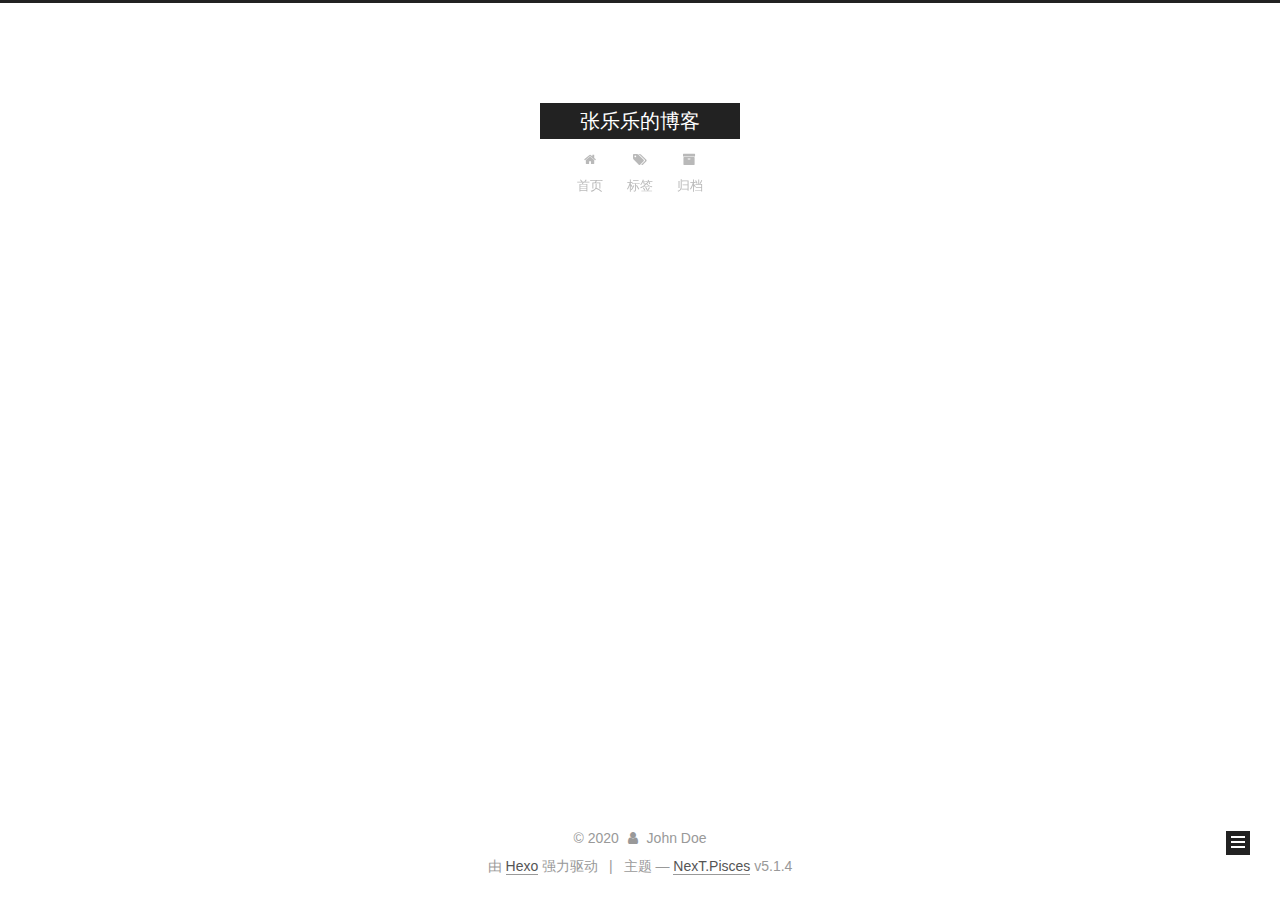
==== commit 78202aa1: "Site updated: 2020-02-17 21:03:50" ====
--- a/index.html
+++ b/index.html
@@ -94,7 +94,7 @@
     root: '/',
     scheme: 'Pisces',
     version: '5.1.4',
-    sidebar: {"position":"left","display":"post","offset":12,"b2t":false,"scrollpercent":false,"onmobile":false},
+    sidebar: {"position":"right","display":"always","offset":12,"b2t":false,"scrollpercent":false,"onmobile":false},
     fancybox: true,
     tabs: true,
     motion: {"enable":true,"async":false,"transition":{"post_block":"fadeIn","post_header":"slideDownIn","post_body":"slideDownIn","coll_header":"slideLeftIn","sidebar":"slideUpIn"}},
@@ -139,7 +139,7 @@
     
   
 
-  <div class="container sidebar-position-left 
+  <div class="container sidebar-position-right 
   page-home">
     <div class="headband"></div>
 
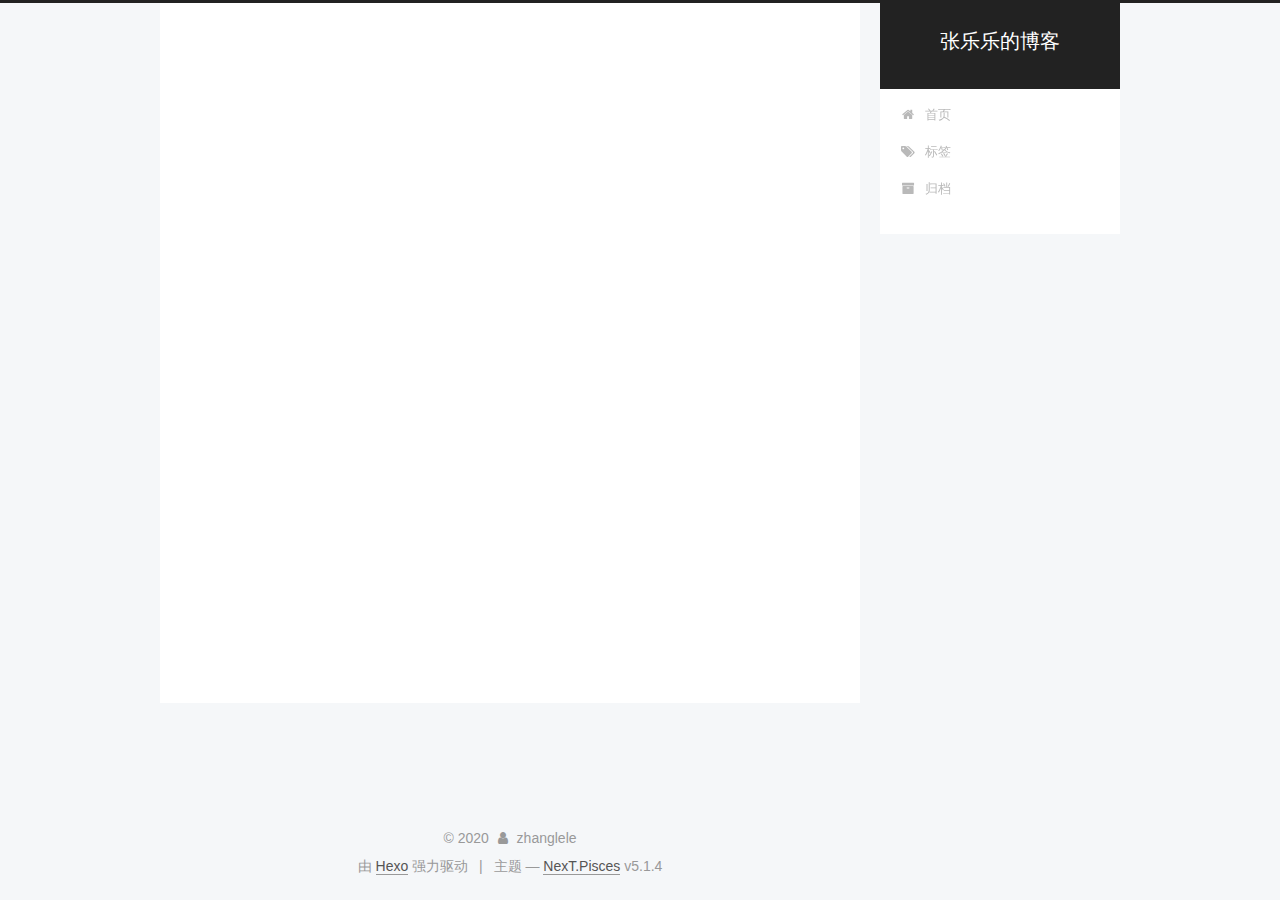
==== commit d0e7828f: "Site updated: 2020-02-18 11:54:19" ====
--- a/index.html
+++ b/index.html
@@ -83,7 +83,8 @@
 <meta property="og:title" content="张乐乐的博客">
 <meta property="og:url" content="http://yoursite.com/index.html">
 <meta property="og:site_name" content="张乐乐的博客">
-<meta property="article:author" content="John Doe">
+<meta property="article:author" content="zhanglele">
+<meta property="article:tag" content="张乐乐的自留地">
 <meta name="twitter:card" content="summary">
 
 
@@ -241,7 +242,7 @@
     <link itemprop="mainEntityOfPage" href="http://yoursite.com/2020/01/29/hello/">
 
     <span hidden itemprop="author" itemscope itemtype="http://schema.org/Person">
-      <meta itemprop="name" content="John Doe">
+      <meta itemprop="name" content="zhanglele">
       <meta itemprop="description" content="">
       <meta itemprop="image" content="/images/avatar.gif">
     </span>
@@ -309,9 +310,10 @@
       
         
           
-            <p>#欢迎来到张乐乐的博客</p>
-<h2 id="该博客创建于2020年2月17号。"><a href="#该博客创建于2020年2月17号。" class="headerlink" title="该博客创建于2020年2月17号。"></a>该博客创建于2020年2月17号。</h2><p>title: test_my_site<br>date: 2020-01-29 15:36:30<br>tags:</p>
-<hr>
+            <h1 id="欢迎来到张乐乐的博客"><a href="#欢迎来到张乐乐的博客" class="headerlink" title="欢迎来到张乐乐的博客"></a>欢迎来到张乐乐的博客</h1><font size=11>
+该博客创建于2020年2月17号。
+<\font>
+
 
           
         
@@ -382,7 +384,7 @@
         <div class="site-overview">
           <div class="site-author motion-element" itemprop="author" itemscope itemtype="http://schema.org/Person">
             
-              <p class="site-author-name" itemprop="name">John Doe</p>
+              <p class="site-author-name" itemprop="name">zhanglele</p>
               <p class="site-description motion-element" itemprop="description"></p>
           </div>
 
@@ -438,7 +440,7 @@
   <span class="with-love">
     <i class="fa fa-user"></i>
   </span>
-  <span class="author" itemprop="copyrightHolder">John Doe</span>
+  <span class="author" itemprop="copyrightHolder">zhanglele</span>
 
   
 </div>
--- a/css/main.css
+++ b/css/main.css
@@ -189,7 +189,7 @@
   font-size: 14px;
   line-height: 2;
   color: #555;
-  background: #fff;
+  background: #f5f7f9;
 }
 @media (max-width: 767px) {
   body {
@@ -653,8 +653,8 @@
 @media (min-width: 992px) {
   .full-image.full-image.full-image.full-image {
     max-width: none;
-    width: 110%;
-    margin: 25px -5%;
+    width: 118%;
+    margin: 0 -9%;
   }
 }
 .blockquote-center,
@@ -940,11 +940,11 @@
   display: inline-block;
   padding: 0 20px;
   font-size: 14px;
-  color: #fff;
-  background: #222;
-  border: 2px solid #222;
+  color: #555;
+  background: #fff;
+  border: 2px solid #555;
   text-decoration: none;
-  border-radius: 0;
+  border-radius: 2px;
   transition-property: background-color;
   transition-duration: 0.2s;
   transition-timing-function: ease-in-out;
@@ -953,8 +953,8 @@
 }
 .btn:hover {
   border-color: #222;
-  color: #222;
-  background: #fff;
+  color: #fff;
+  background: #222;
 }
 .btn +.btn {
   margin: 0 0 8px 8px;
@@ -1066,7 +1066,7 @@
   width: 24px;
   background: #222;
   font-size: 12px;
-  opacity: 1;
+  opacity: 0.6;
   color: #fff;
   cursor: pointer;
   text-align: center;
@@ -1087,7 +1087,7 @@
   }
 }
 .back-to-top.back-to-top-on {
-  bottom: 19px;
+  bottom: 30px;
 }
 .header {
   background: transparent;
@@ -1136,7 +1136,7 @@
 .site-subtitle {
   margin-top: 10px;
   font-size: 13px;
-  color: #999;
+  color: #ddd;
 }
 .use-motion .brand {
   opacity: 0;
@@ -1209,7 +1209,8 @@
   transition-timing-function: ease-in-out;
   transition-delay: 0s;
 }
-.menu .menu-item a:hover {
+.menu .menu-item a:hover,
+.menu-item-active a {
   border-bottom-color: #222;
 }
 .menu .menu-item .fa {
@@ -1738,20 +1739,20 @@
   display: block;
   margin: 0 auto;
   padding: 2px;
-  max-width: 96px;
+  max-width: 120px;
   height: auto;
-  border: 2px solid #333;
+  border: 1px solid #eee;
 }
 .site-author-name {
-  margin: 5px 0 0;
+  margin: 0;
   text-align: center;
-  color: #f5f5f5;
-  font-weight: normal;
+  color: #222;
+  font-weight: 600;
 }
 .site-description {
-  margin-top: 5px;
+  margin-top: 0;
   text-align: center;
-  font-size: 14px;
+  font-size: 13px;
   color: #999;
 }
 .site-state {
@@ -1763,7 +1764,7 @@
 .site-state-item {
   display: inline-block;
   padding: 0 15px;
-  border-left: 1px solid #333;
+  border-left: 1px solid #eee;
 }
 .site-state-item:first-child {
   border-left: none;
@@ -1776,11 +1777,11 @@
   text-align: center;
   color: inherit;
   font-weight: 600;
-  font-size: 18px;
+  font-size: 16px;
 }
 .site-state-item-name {
   font-size: 13px;
-  color: inherit;
+  color: #999;
 }
 .feed-link {
   margin-top: 20px;
@@ -1822,7 +1823,7 @@
   width: 4px;
   height: 4px;
   border-radius: 50%;
-  background: #a88fdd;
+  background: #ff0b9d;
 }
 .links-of-blogroll {
   font-size: 13px;
@@ -1860,7 +1861,7 @@
   color: #555;
 }
 .sidebar-nav li:hover {
-  color: #f5f5f5;
+  color: #fc6423;
 }
 .page-post-detail .sidebar-nav-toc {
   padding: 0 5px;
@@ -1869,11 +1870,11 @@
   margin-left: 10px;
 }
 .sidebar-nav .sidebar-nav-active {
-  color: #87daff;
-  border-bottom-color: #87daff;
+  color: #fc6423;
+  border-bottom-color: #fc6423;
 }
 .sidebar-nav .sidebar-nav-active:hover {
-  color: #87daff;
+  color: #fc6423;
 }
 .sidebar-panel {
   display: none;
@@ -1906,12 +1907,12 @@
   transition-timing-function: ease-in-out;
   transition-delay: 0s;
   transition-property: all;
-  color: #999;
-  border-bottom-color: #555;
+  color: #666;
+  border-bottom-color: #ccc;
 }
 .post-toc ol a:hover {
-  color: #ccc;
-  border-bottom-color: #ccc;
+  color: #000;
+  border-bottom-color: #000;
 }
 .post-toc .nav-item {
   overflow: hidden;
@@ -1933,14 +1934,14 @@
   display: block;
 }
 .post-toc .nav .active > a {
-  color: #87daff;
-  border-bottom-color: #87daff;
+  color: #fc6423;
+  border-bottom-color: #fc6423;
 }
 .post-toc .nav .active-current > a {
-  color: #87daff;
+  color: #fc6423;
 }
 .post-toc .nav .active-current > a:hover {
-  color: #87daff;
+  color: #fc6423;
 }
 .footer {
   font-size: 14px;
@@ -2345,6 +2346,16 @@
   transform: translate(-50%, -50%);
   color: #ccc;
 }
+@media (min-width: 768px) and (max-width: 991px) {
+  .busuanzi-count {
+    width: auto;
+  }
+}
+@media (max-width: 767px) {
+  .busuanzi-count {
+    width: auto;
+  }
+}
 .site-uv,
 .site-pv,
 .page-pv {
@@ -2580,83 +2591,403 @@
   }
 }
 .page-post-detail .sidebar-toggle-line {
-  background: #87daff;
+  background: #fc6423;
 }
 .page-post-detail .comments {
   overflow: hidden;
 }
-@media (max-width: 767px) {
-  .header-inner,
-  .container .main-inner,
+.header {
+  position: relative;
+  margin: 0 auto;
+  width: 960px;
+}
+@media (min-width: 768px) and (max-width: 991px) {
+  .header {
+    width: auto;
+  }
+}
+@media (max-width: 767px) {
+  .header {
+    width: auto;
+  }
+}
+.header-inner {
+  position: absolute;
+  top: 0;
+  overflow: hidden;
+  padding: 0;
+  width: 240px;
+  background: #fff;
+  box-shadow: initial;
+  border-radius: initial;
+}
+@media (min-width: 1600px) {
+  .container .header-inner {
+    width: 240px;
+  }
+}
+@media (min-width: 768px) and (max-width: 991px) {
+  .header-inner {
+    position: relative;
+    width: auto;
+    border-radius: initial;
+  }
+}
+@media (max-width: 767px) {
+  .header-inner {
+    position: relative;
+    width: auto;
+    border-radius: initial;
+  }
+}
+.main:before,
+.main:after {
+  content: " ";
+  display: table;
+}
+.main:after {
+  clear: both;
+}
+@media (min-width: 768px) and (max-width: 991px) {
+  .main {
+    padding-bottom: 100px;
+  }
+}
+@media (max-width: 767px) {
+  .main {
+    padding-bottom: 100px;
+  }
+}
+.container .main-inner {
+  width: 960px;
+}
+@media (min-width: 768px) and (max-width: 991px) {
+  .container .main-inner {
+    width: auto;
+  }
+}
+@media (max-width: 767px) {
+  .container .main-inner {
+    width: auto;
+  }
+}
+.content-wrap {
+  float: right;
+  box-sizing: border-box;
+  padding: 40px;
+  width: 700px;
+  background: #fff;
+  min-height: 700px;
+  box-shadow: initial;
+  border-radius: initial;
+}
+@media (min-width: 768px) and (max-width: 991px) {
+  .content-wrap {
+    width: 100%;
+    padding: 20px;
+    border-radius: initial;
+  }
+}
+@media (max-width: 767px) {
+  .content-wrap {
+    width: 100%;
+    padding: 20px;
+    min-height: auto;
+    border-radius: initial;
+  }
+}
+.sidebar {
+  position: static;
+  float: left;
+  margin-top: 300px;
+  width: 240px;
+  background: #f5f7f9;
+  box-shadow: none;
+}
+@media (min-width: 768px) and (max-width: 991px) {
+  .sidebar {
+    display: none;
+  }
+}
+@media (max-width: 767px) {
+  .sidebar {
+    display: none;
+  }
+}
+.sidebar-toggle {
+  display: none;
+}
+.footer-inner {
+  width: 960px;
+  padding-left: 260px;
+}
+@media (min-width: 768px) and (max-width: 991px) {
   .footer-inner {
     width: auto;
-  }
-}
-embed {
-  display: block;
-  margin: 0px auto 25px auto;
-}
-.custom-logo .site-meta-headline {
-  text-align: center;
-}
-.custom-logo .brand {
+    padding-left: 0 !important;
+    padding-right: 0 !important;
+  }
+}
+@media (max-width: 767px) {
+  .footer-inner {
+    width: auto;
+    padding-left: 0 !important;
+    padding-right: 0 !important;
+  }
+}
+.sidebar-position-right .header-inner {
+  right: 0;
+}
+.sidebar-position-right .content-wrap {
+  float: left;
+}
+.sidebar-position-right .sidebar {
+  float: right;
+}
+.sidebar-position-right .footer-inner {
+  padding-left: 0;
+  padding-right: 260px;
+}
+.site-brand-wrapper {
+  position: relative;
+}
+.site-meta {
+  padding: 20px 0;
+  color: #fff;
+  background: #222;
+}
+@media (min-width: 768px) and (max-width: 991px) {
+  .site-meta {
+    box-shadow: 0 0 16px rgba(0,0,0,0.5);
+  }
+}
+@media (max-width: 767px) {
+  .site-meta {
+    box-shadow: 0 0 16px rgba(0,0,0,0.5);
+  }
+}
+.brand {
+  padding: 0;
   background: none;
 }
-.custom-logo .site-title {
-  margin: 10px auto 0;
-  font-size: 24px;
-  color: #222;
-}
-.custom-logo .site-title a {
-  border: none;
-}
-.custom-logo-image {
-  margin: 0 auto;
-  padding: 5px;
-  max-width: 150px;
-  background: #fff;
-}
-@media (max-width: 767px) {
-  .site-nav {
-    position: absolute;
-    left: 0;
-    top: 52px;
-    margin: 0;
-    width: 100%;
-    padding: 0;
-    background: #fff;
-    border-bottom: 1px solid #ddd;
-    z-index: 1050;
-  }
-}
-@media (max-width: 767px) {
-  .menu {
-    text-align: left;
-  }
-}
-@media (max-width: 767px) {
-  .menu .menu-item {
-    display: block;
-    margin: 0 10px;
-    vertical-align: top;
-  }
-}
-@media (max-width: 767px) {
-  .menu .menu-item br {
-    display: none;
-  }
-}
-@media (max-width: 767px) {
-  .menu .menu-item a {
-    padding: 5px 10px;
-  }
-}
-.menu .menu-item .fa {
-  margin-right: 0;
+.brand:hover {
+  color: #fff;
+}
+.site-subtitle {
+  margin: 10px 10px 0;
+  font-weight: initial;
 }
 .site-search form {
   display: none;
 }
+.site-nav {
+  border-top: none;
+}
+@media (min-width: 768px) and (max-width: 991px) {
+  .site-nav {
+    display: none !important;
+  }
+}
+@media (min-width: 768px) and (max-width: 991px) {
+  .site-nav-on {
+    display: block !important;
+  }
+}
+.menu .menu-item {
+  display: block;
+  margin: 0;
+}
+.menu .menu-item a {
+  position: relative;
+  box-sizing: border-box;
+  padding: 5px 20px;
+  text-align: left;
+  line-height: inherit;
+  transition-property: background-color;
+  transition-duration: 0.2s;
+  transition-timing-function: ease-in-out;
+  transition-delay: 0s;
+}
+.menu .menu-item a:hover,
+.menu-item-active a {
+  background: #f9f9f9;
+  border-bottom-color: #fff;
+}
+.menu .menu-item br {
+  display: none;
+}
+.menu-item-active a:after {
+  content: " ";
+  position: absolute;
+  top: 50%;
+  margin-top: -3px;
+  right: 15px;
+  width: 6px;
+  height: 6px;
+  border-radius: 50%;
+  background-color: #bbb;
+}
+.btn-bar {
+  background-color: #fff;
+}
+.site-nav-toggle {
+  left: 20px;
+  top: 50%;
+  -webkit-transform: translateY(-50%);
+  -webkit-transform: translateY(-50%);
+  -moz-transform: translateY(-50%);
+  -ms-transform: translateY(-50%);
+  -o-transform: translateY(-50%);
+  transform: translateY(-50%);
+}
+@media (min-width: 768px) and (max-width: 991px) {
+  .site-nav-toggle {
+    display: block;
+  }
+}
+.use-motion .sidebar .motion-element {
+  opacity: 1;
+}
+.sidebar {
+  margin-left: -100%;
+  right: auto;
+  bottom: auto;
+  -webkit-transform: none;
+}
+.sidebar-inner {
+  box-sizing: border-box;
+  width: 240px;
+  color: #555;
+  background: #fff;
+  box-shadow: initial;
+  border-radius: initial;
+  opacity: 0;
+}
+.sidebar-inner.affix {
+  position: fixed;
+  top: 12px;
+}
+.sidebar-inner.affix-bottom {
+  position: absolute;
+}
+.site-overview {
+  text-align: left;
+}
+.site-author:before,
+.site-author:after {
+  content: " ";
+  display: table;
+}
+.site-author:after {
+  clear: both;
+}
+.sidebar a {
+  color: #555;
+}
+.sidebar a:hover {
+  color: #222;
+}
+.site-state-item {
+  padding: 0 10px;
+}
+.links-of-author-item a:before {
+  display: none;
+}
+.links-of-author-item a {
+  border-bottom: none;
+  text-decoration: underline;
+}
+.feed-link {
+  border-top: 1px dotted #ccc;
+  border-bottom: 1px dotted #ccc;
+  text-align: center;
+}
+.feed-link a {
+  display: block;
+  color: #fc6423;
+  border: none;
+}
+.feed-link a:hover {
+  background: none;
+  color: #e34603;
+}
+.feed-link a:hover i {
+  color: #e34603;
+}
+.links-of-author {
+  display: flex;
+  flex-wrap: wrap;
+  justify-content: center;
+}
+.links-of-author-item {
+  margin: 5px 0 0;
+  width: 50%;
+}
+.links-of-author-item a {
+  max-width: 216px;
+  box-sizing: border-box;
+  display: inline-block;
+  margin-right: 0;
+  margin-bottom: 0;
+  padding: 0 5px;
+  overflow: hidden;
+  white-space: nowrap;
+  text-overflow: ellipsis;
+}
+.links-of-author-item a {
+  display: block;
+  text-decoration: none;
+}
+.links-of-author-item a:hover {
+  border-radius: 4px;
+  background: #eee;
+}
+.links-of-author-item .fa {
+  margin-right: 2px;
+  font-size: 16px;
+}
+.links-of-author-item .fa-globe {
+  font-size: 15px;
+}
+.links-of-blogroll {
+  text-align: center;
+  margin-top: 20px;
+  padding: 3px 0 0;
+  border-top: 1px dotted #ccc;
+}
+.links-of-blogroll-title {
+  margin-top: 0;
+}
+.links-of-blogroll-item {
+  padding: 0;
+}
+.links-of-blogroll-inline:before,
+.links-of-blogroll-inline:after {
+  content: " ";
+  display: table;
+}
+.links-of-blogroll-inline:after {
+  clear: both;
+}
 .links-of-blogroll-inline .links-of-blogroll-item {
-  display: inline-block;
-}
+  margin: 5px 0 0;
+  width: 50%;
+  display: inline-block;
+  width: unset;
+}
+.links-of-blogroll-inline .links-of-blogroll-item a {
+  max-width: 216px;
+  box-sizing: border-box;
+  display: inline-block;
+  margin-right: 0;
+  margin-bottom: 0;
+  padding: 0 5px;
+  overflow: hidden;
+  white-space: nowrap;
+  text-overflow: ellipsis;
+}
+@media (max-width: 767px) {
+  .post-body {
+    text-align: justify;
+  }
+}
